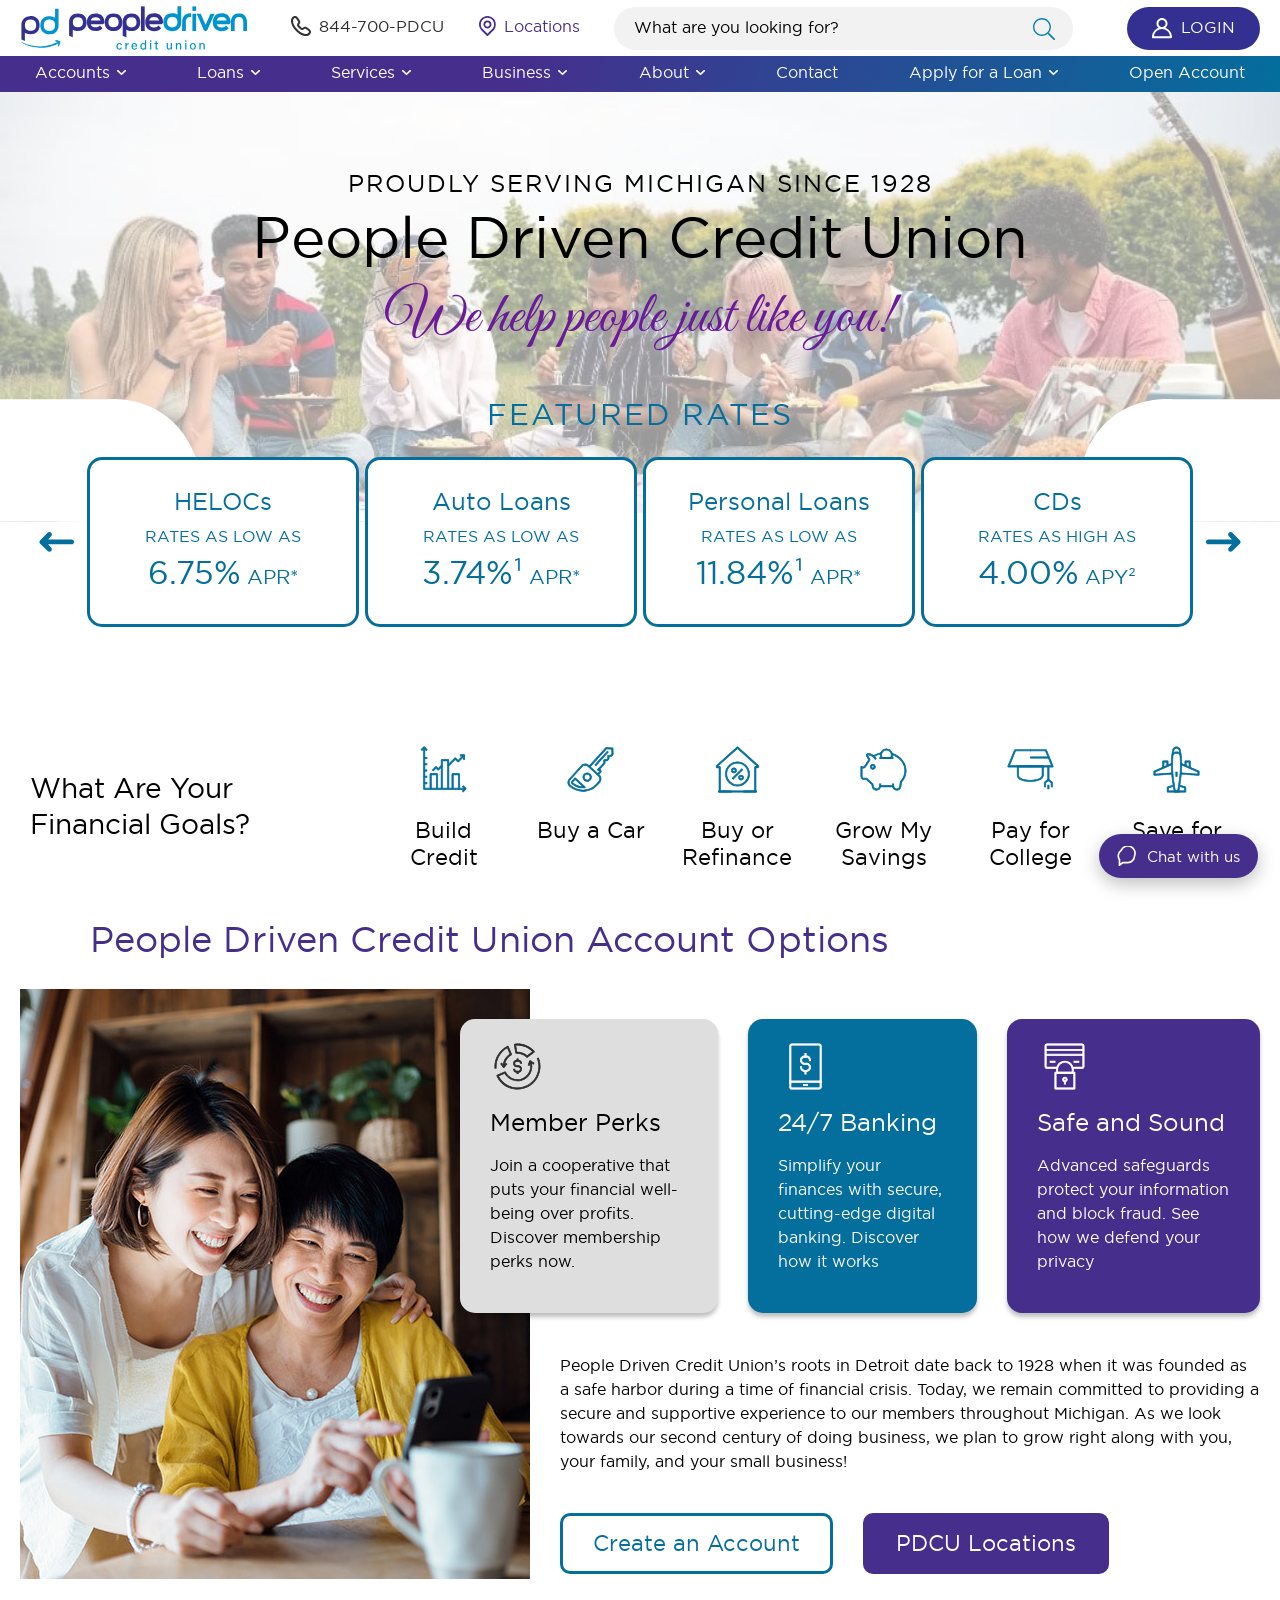
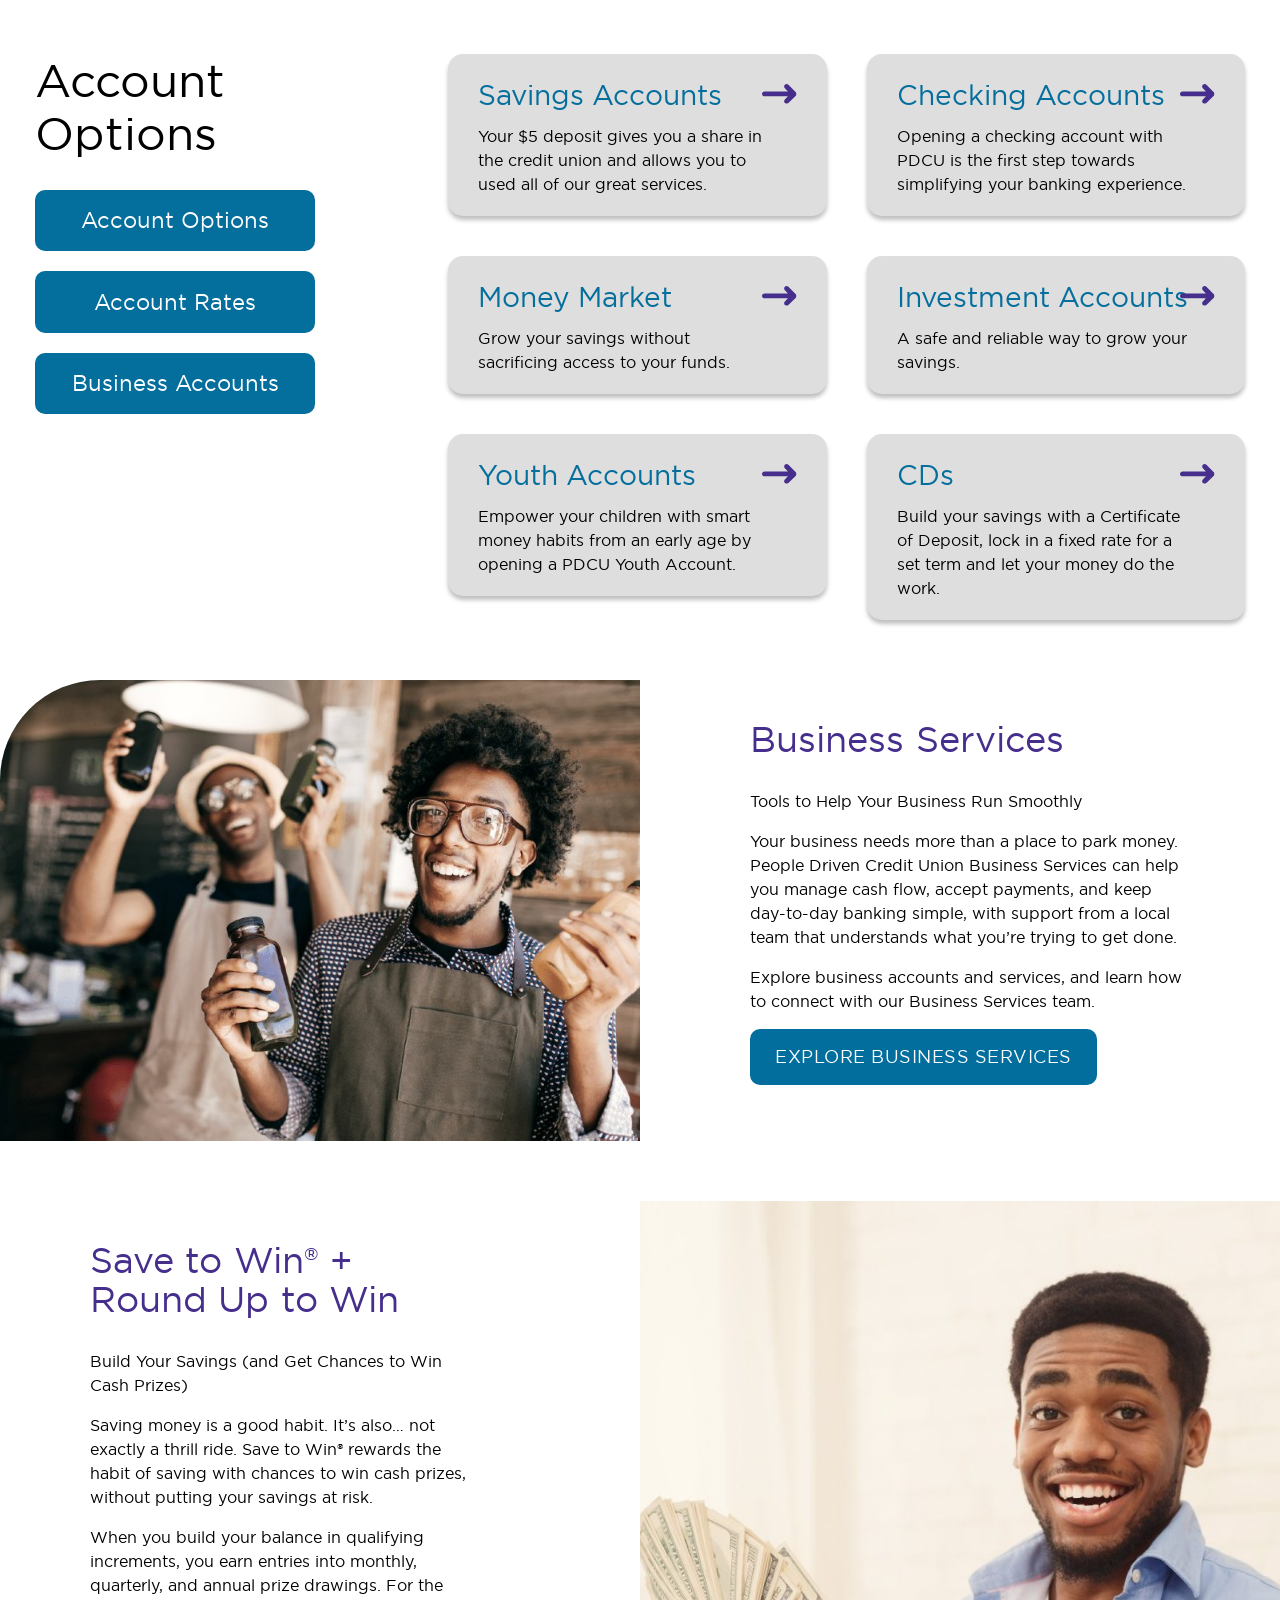
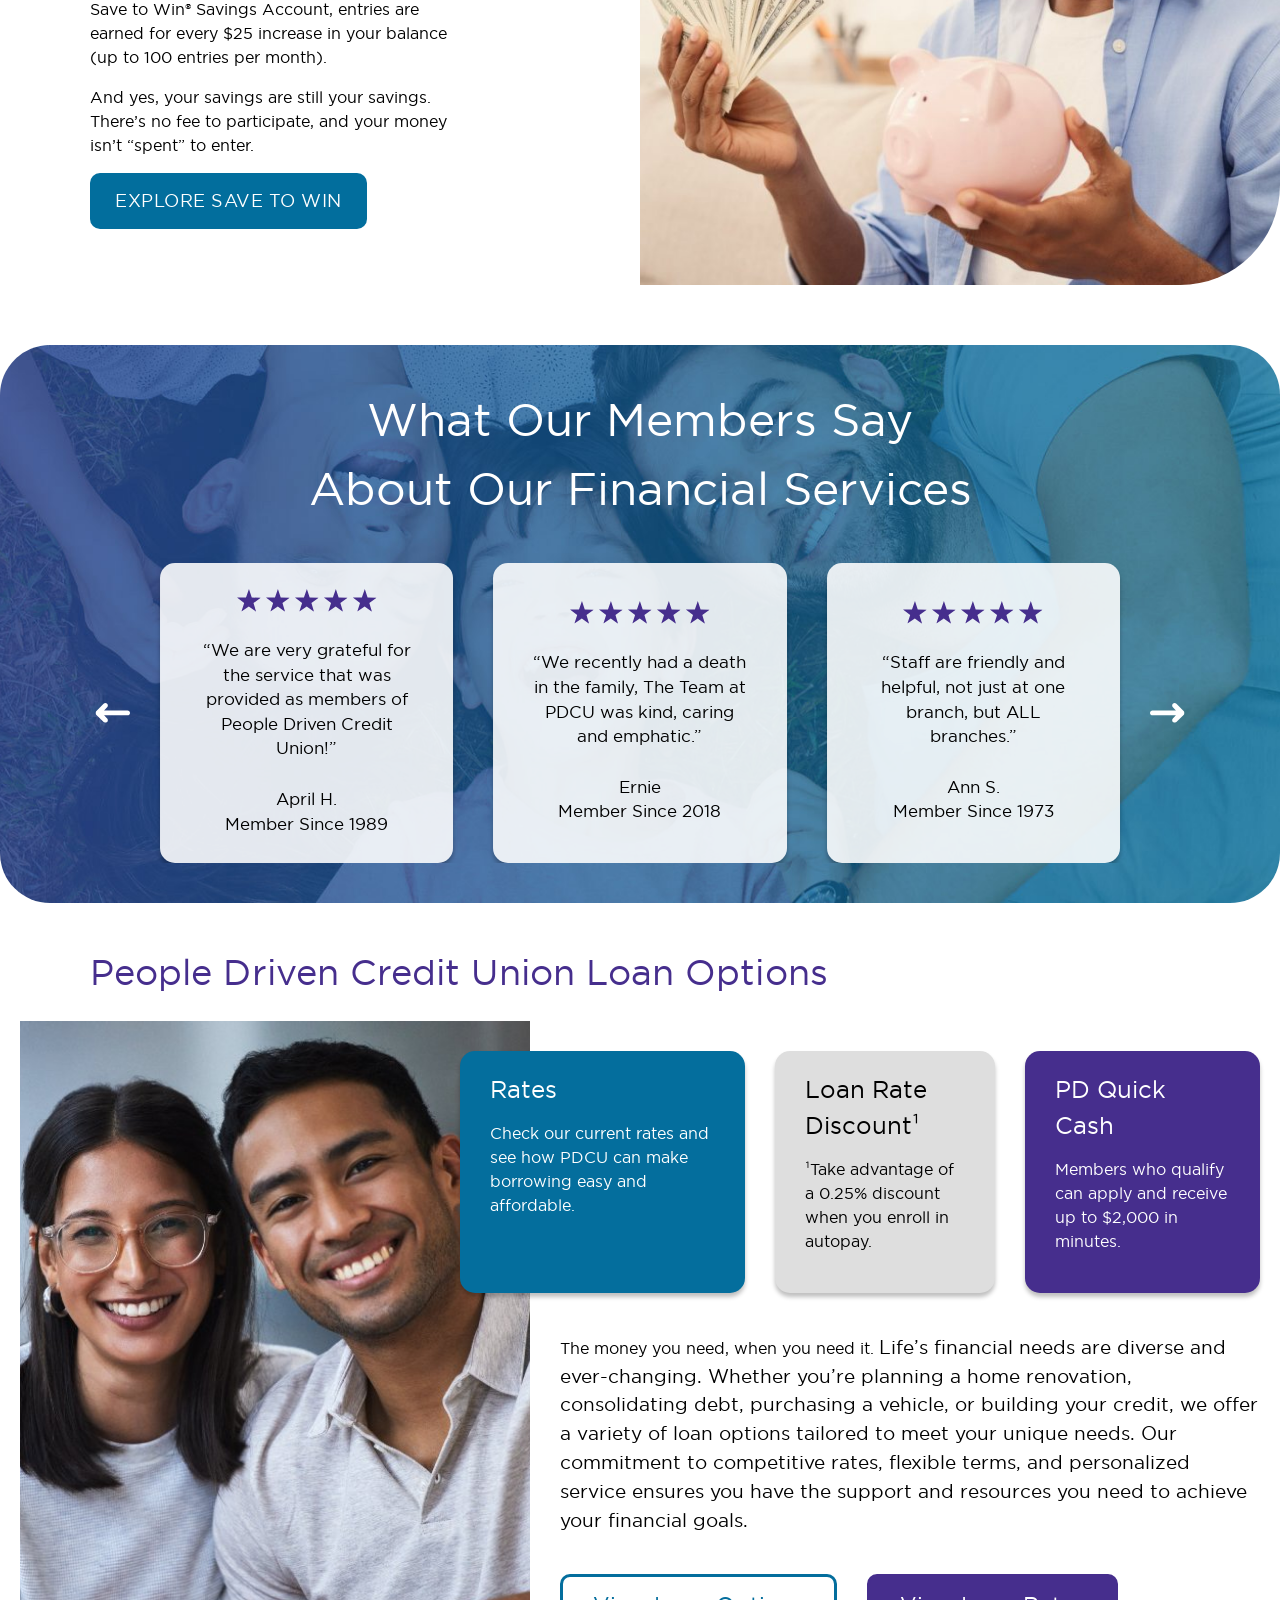
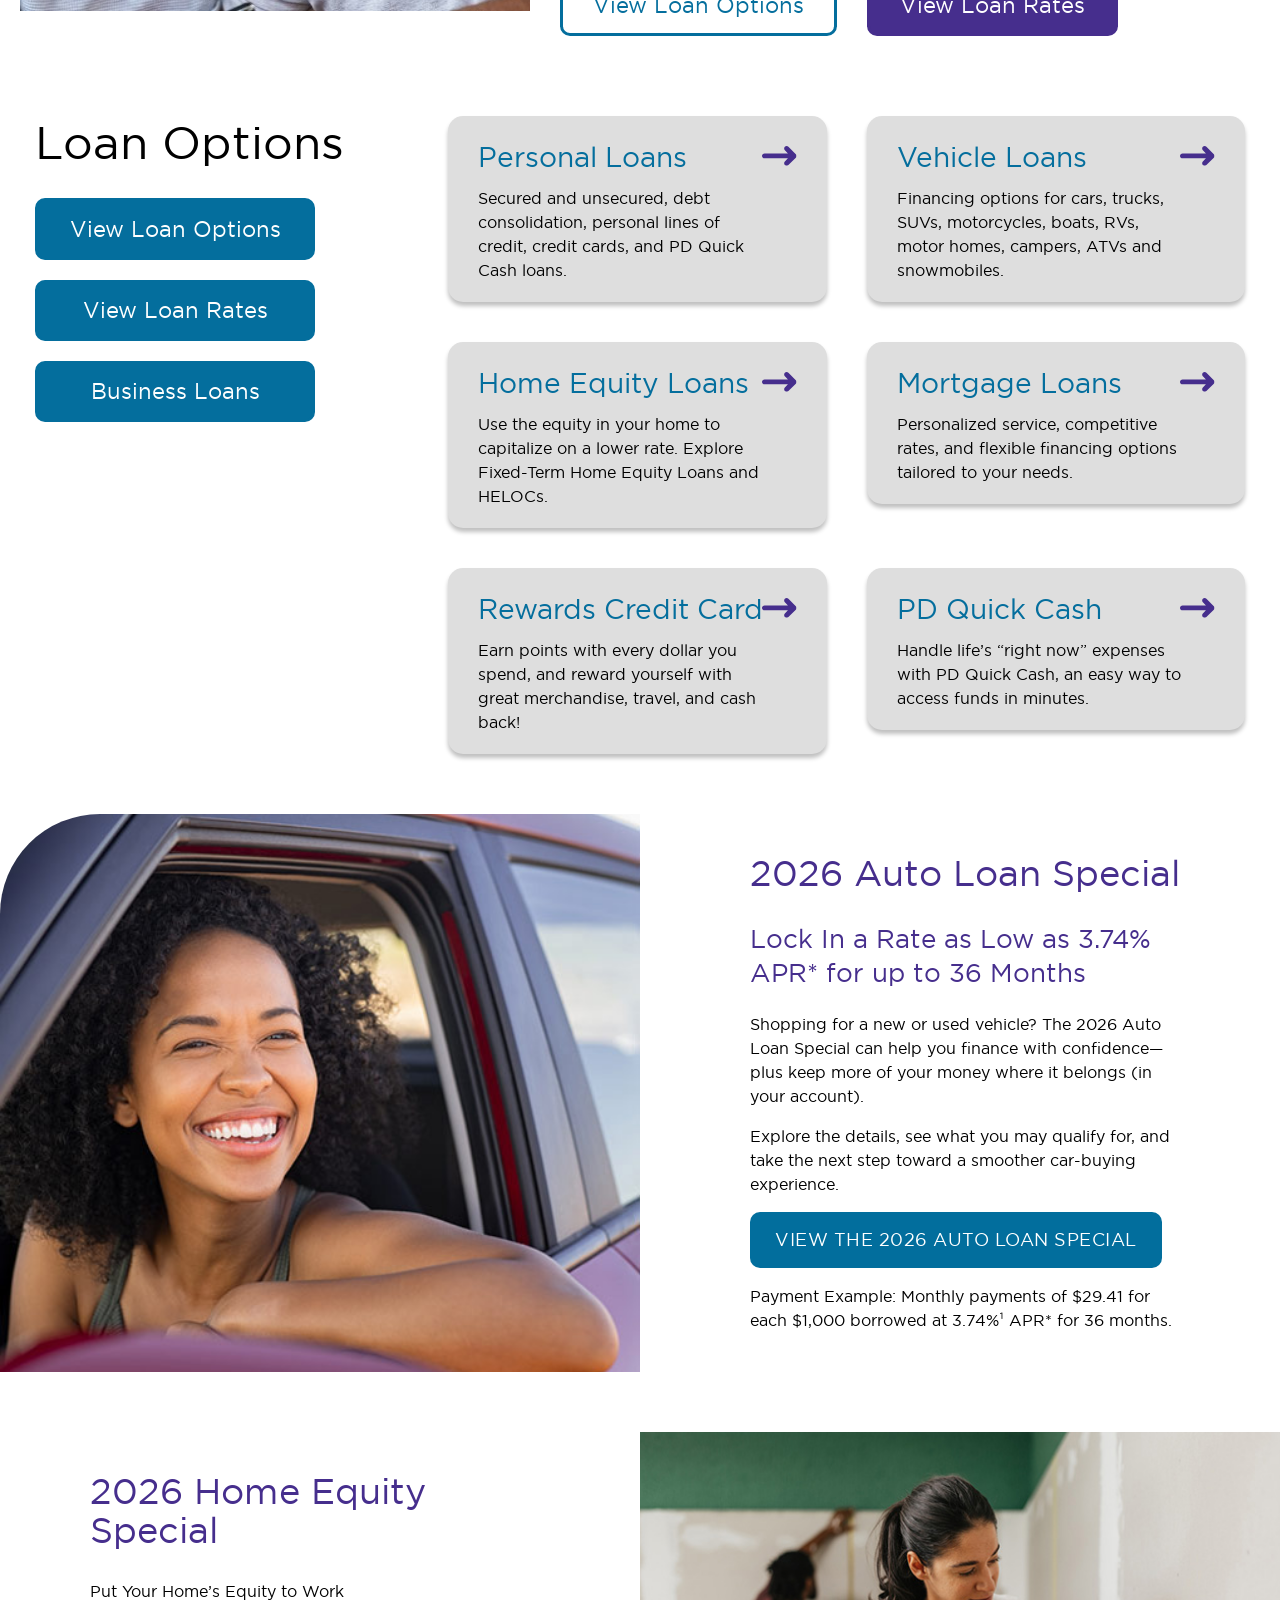
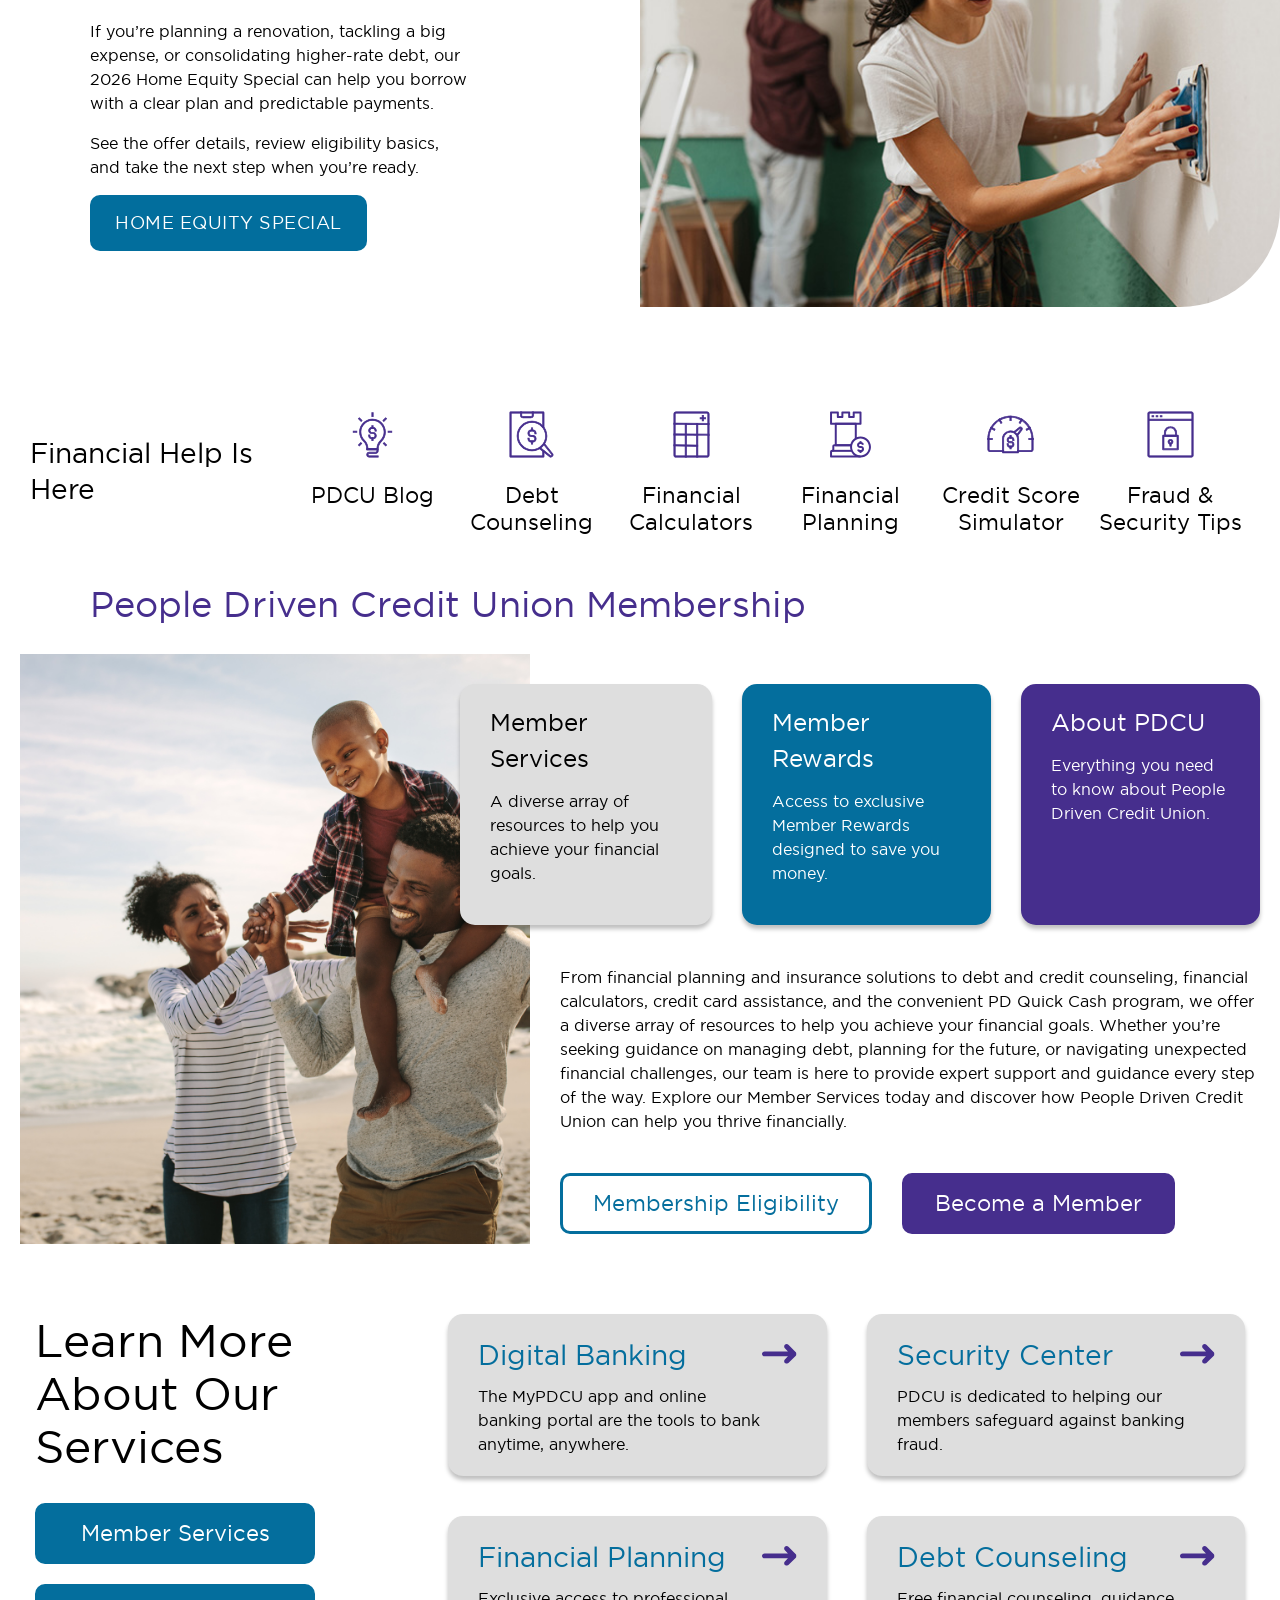
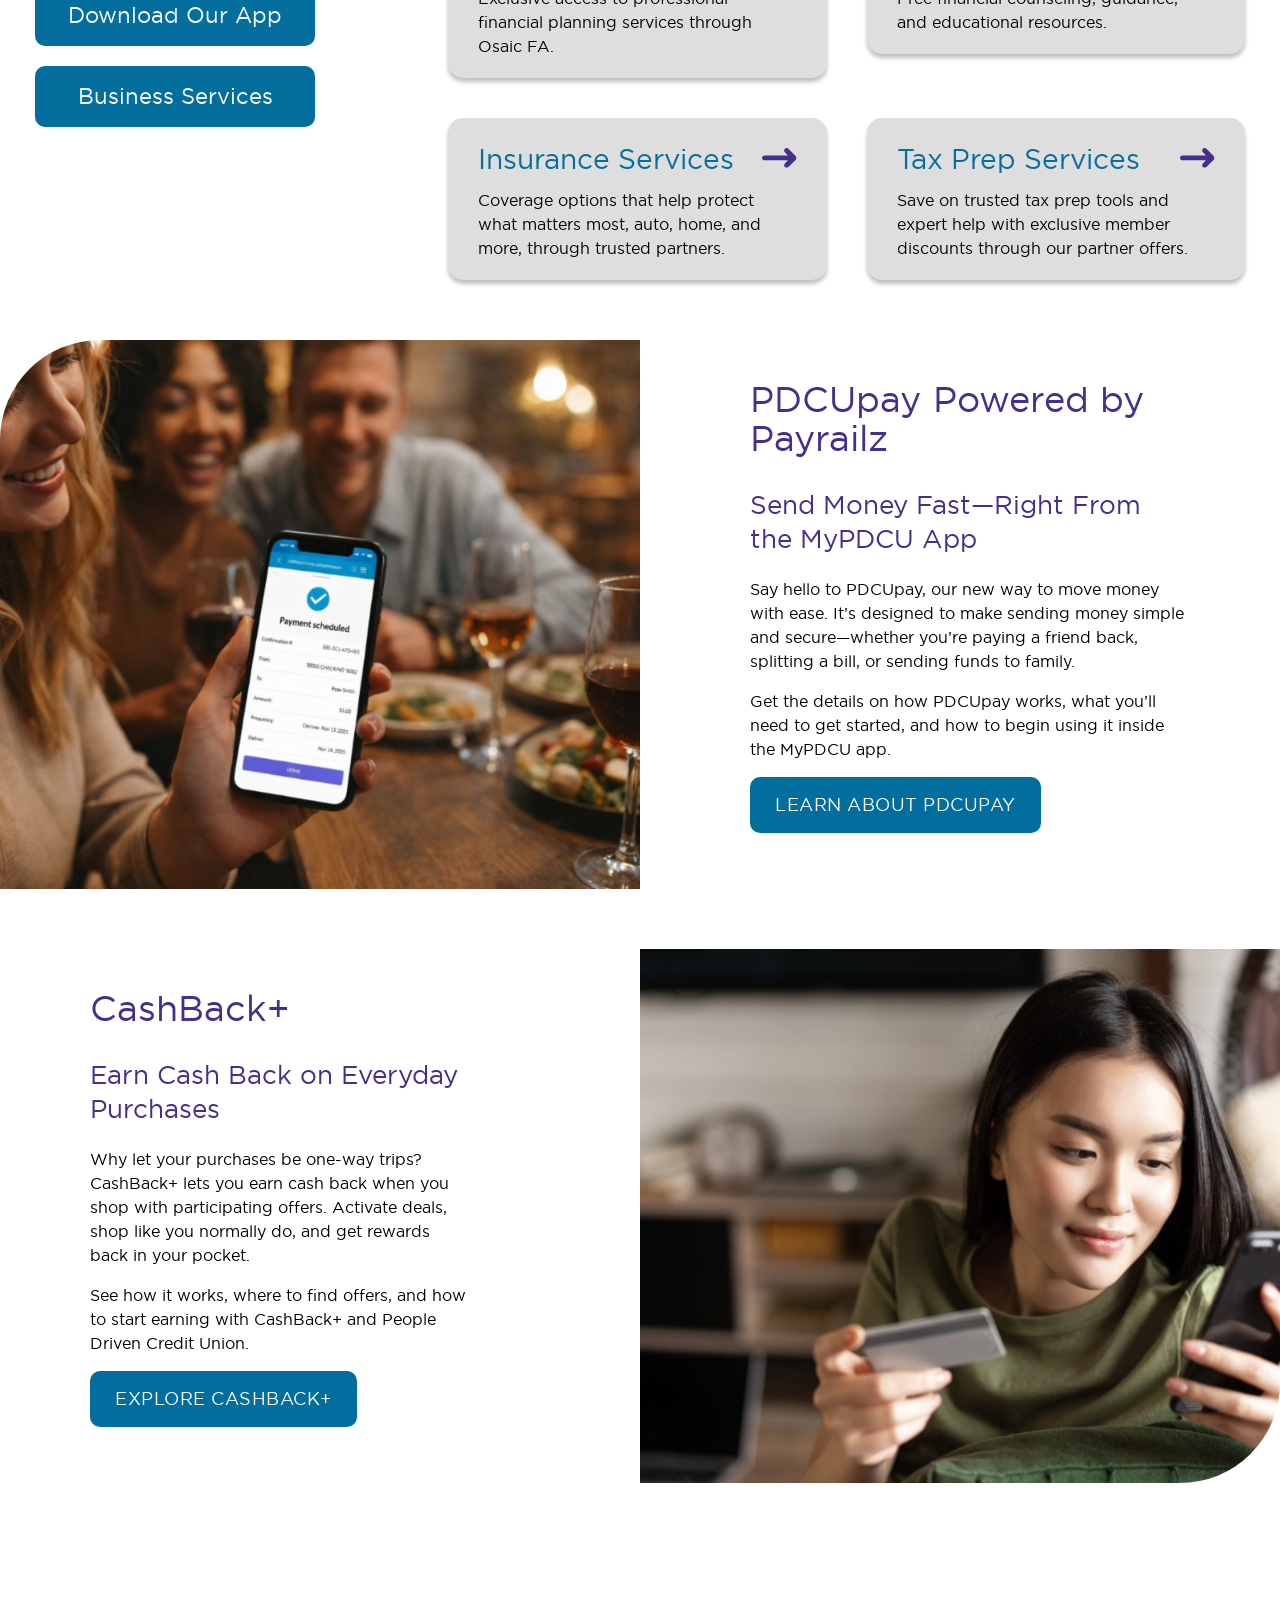
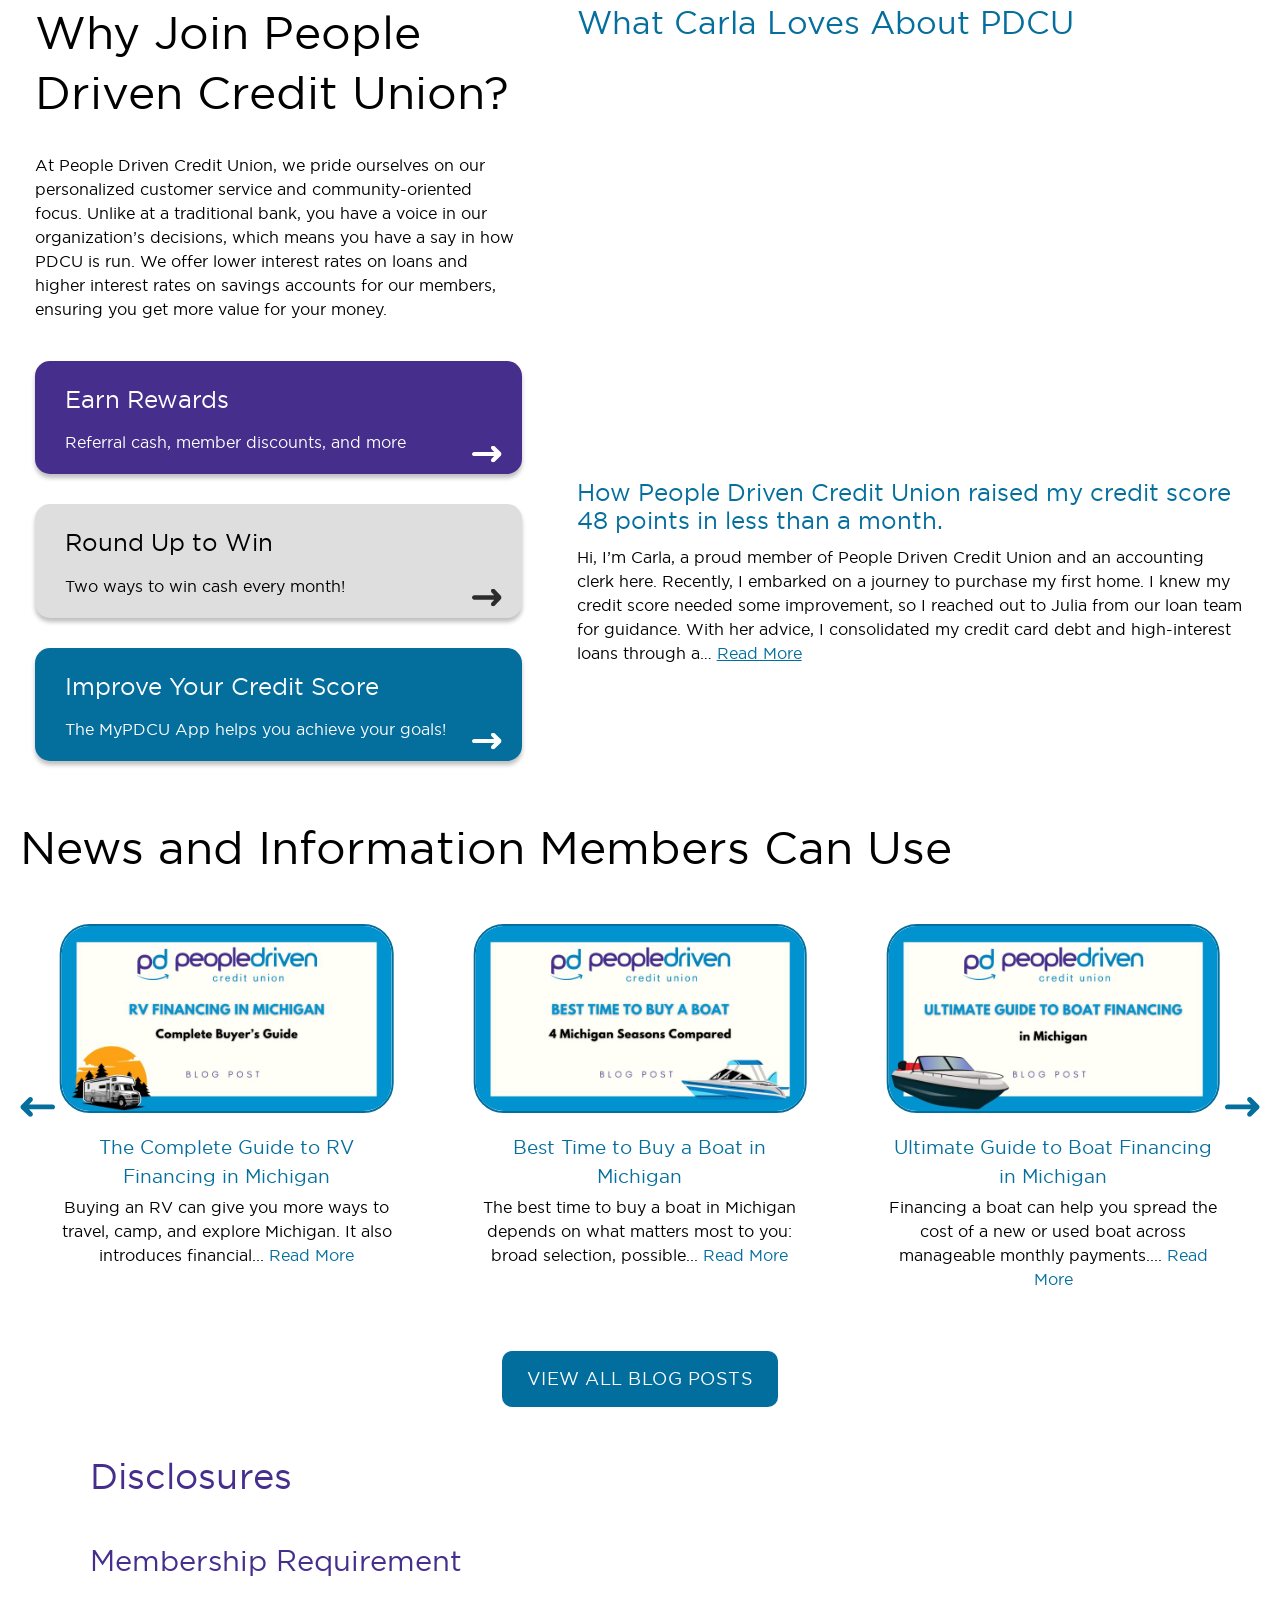
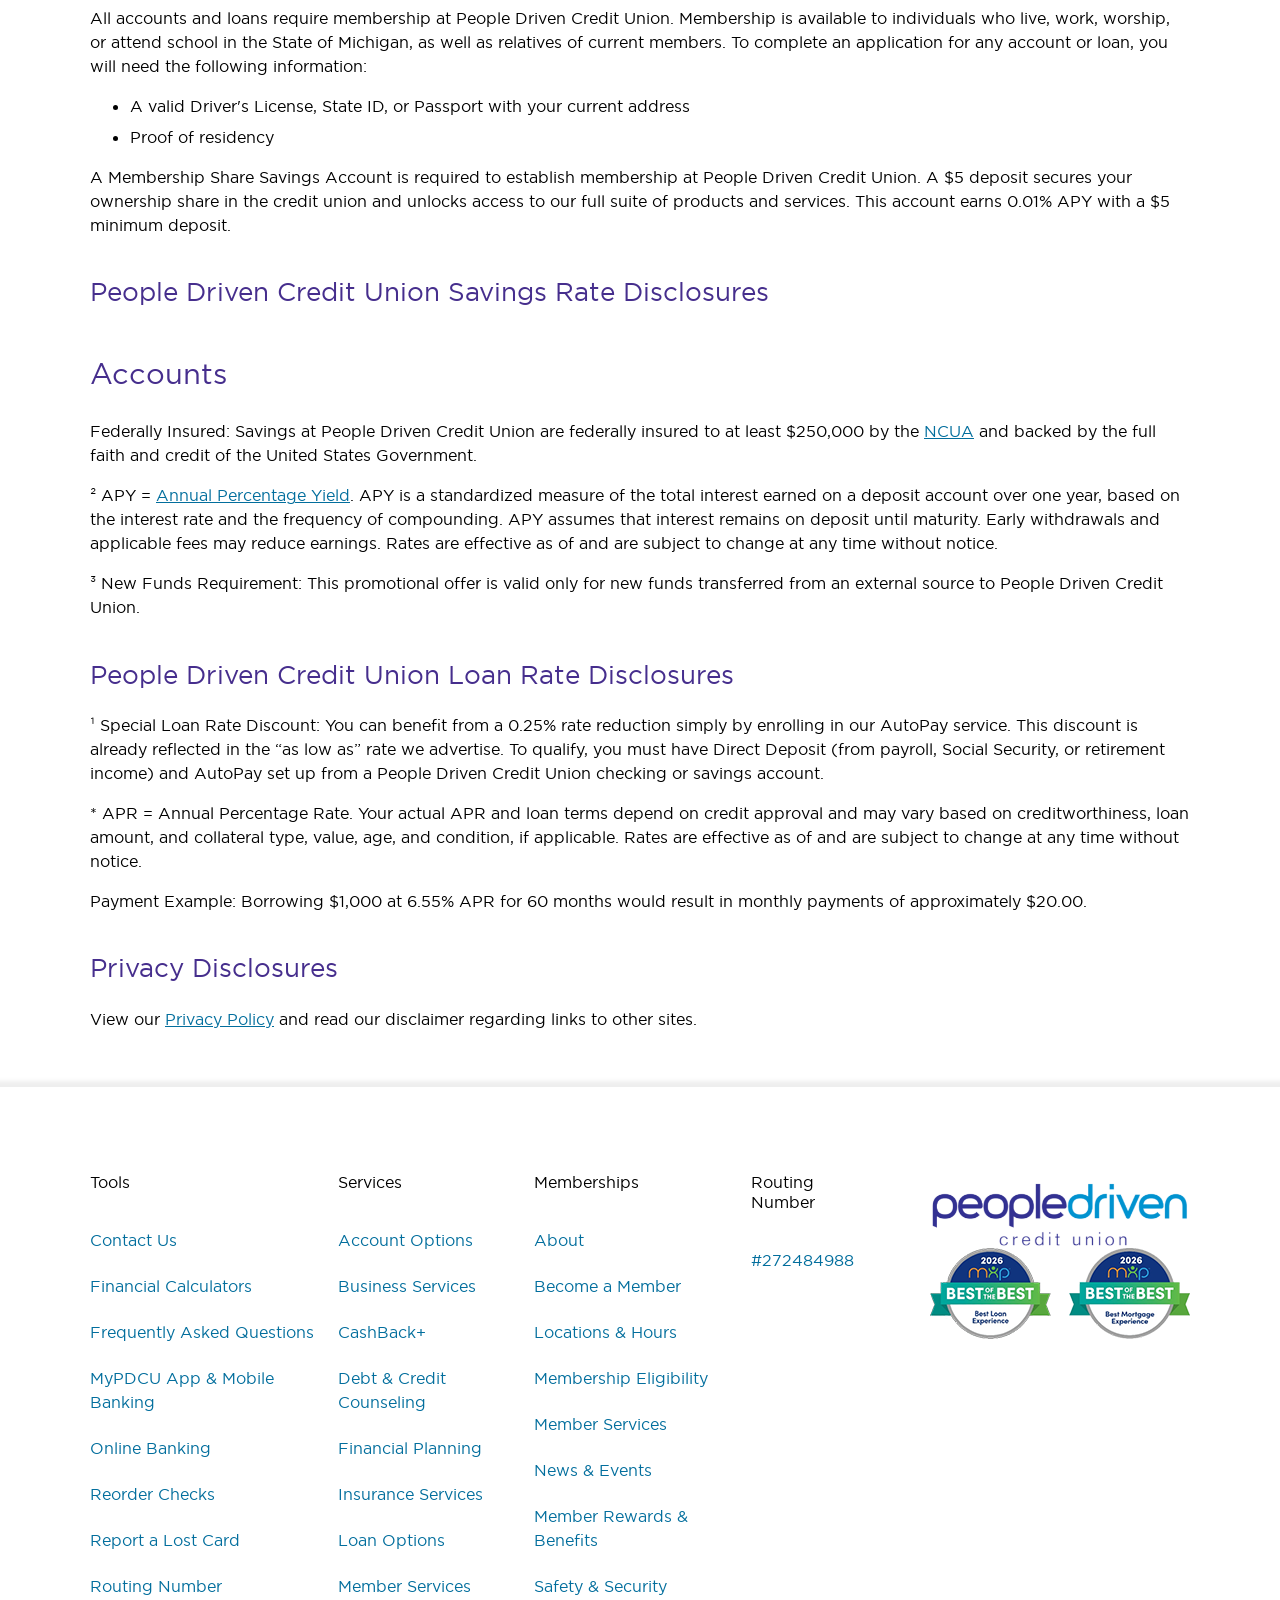
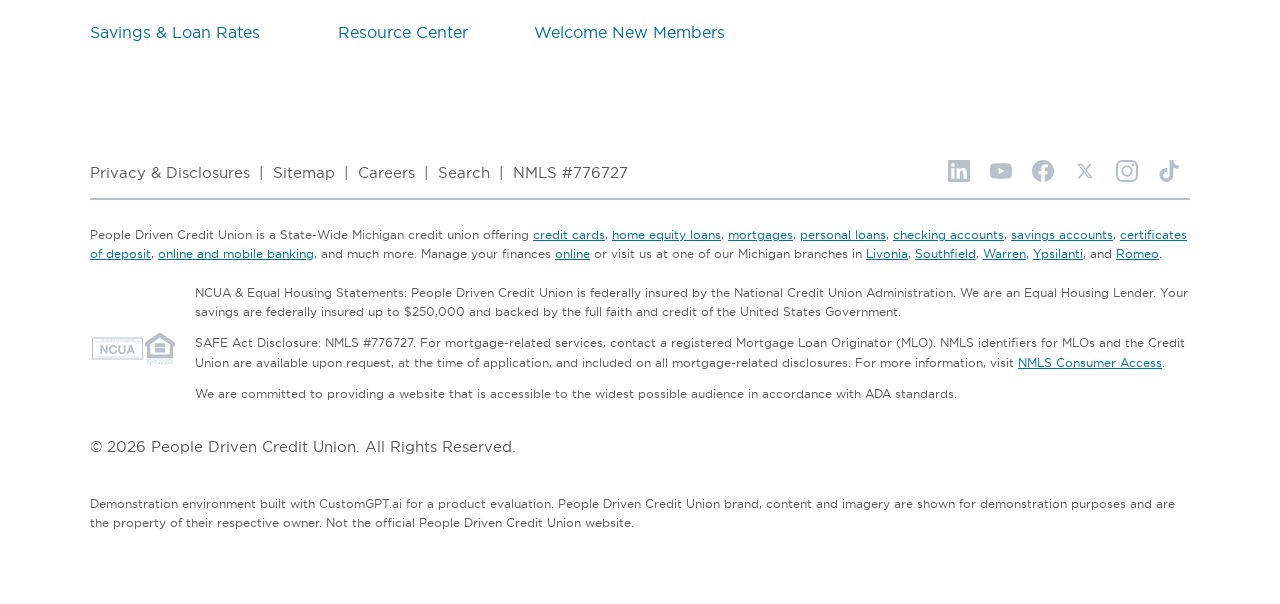
==== index.html @ 11f5f2c4 "Build People Driven Credit Union demo site with CustomGPT.ai agent hook Static replica of the people" ====
<!DOCTYPE html>
<html lang="en-US">
<head>
<meta charset="UTF-8">
<meta name="viewport" content="width=device-width, initial-scale=1">
<title>People Driven Credit Union of Michigan</title>
<meta name="description" content="People Driven Credit Union is a Michigan credit union offering checking, savings, auto loans, home equity, mortgages, personal loans and business services. Demo site.">
<meta name="robots" content="noindex, nofollow">
<link rel="icon" href="assets/img/pdcu-logo-200.png">
<link rel="preconnect" href="https://fonts.googleapis.com">
<link rel="preconnect" href="https://fonts.gstatic.com" crossorigin>
<link href="https://fonts.googleapis.com/css2?family=Great+Vibes&display=swap" rel="stylesheet">
<link rel="stylesheet" href="css/icons.css">
<link rel="stylesheet" href="css/styles.css">
<script src="config.js"></script>
<!-- DEMO SITE: a People Driven Credit Union-style homepage built to demonstrate a CustomGPT.ai website agent.
     Not the real peopledrivencu.org. Copy, rates and imagery captured from the public homepage on 2026-09-23. -->
</head>
<body class="home">

<header class="g-header">
  <div class="g-header__top">
    <div class="wrap-1380 g-header__container">
      <a class="logo-primary" href="index.html" aria-label="People Driven Credit Union home">
        <img src="assets/img/logo-full.svg" alt="People Driven Credit Union" width="227" height="44">
      </a>
      <div class="phone-area"><a href="tel:+1-844-700-7328"><span class="text">844-700-PDCU</span></a></div>
      <div class="locations-area"><a href="https://www.peopledrivencu.org/about/locations-hours/"><span class="text">Locations</span></a></div>
      <div class="search-area">
        <div class="c-search">
          <form class="c-search__form" action="#" method="get">
            <input class="c-search__input" id="search" name="q" type="text" placeholder="What are you looking for?" aria-label="Search website" autocomplete="off">
            <button type="submit" aria-label="Search"><img src="assets/icons/search.svg" alt="" width="23" height="23"></button>
          </form>
        </div>
      </div>
      <div class="navigation__right">
        <button class="login login-trigger" type="button" aria-haspopup="true">
          <svg fill="none" height="21" viewBox="0 0 20 21" width="20" xmlns="http://www.w3.org/2000/svg" aria-hidden="true"><path d="M10.0038 11.1024C6.94383 11.1024 4.44873 8.61514 4.44873 5.55512C4.44873 2.4951 6.93598 0 10.0038 0C13.0717 0 15.559 2.48725 15.559 5.55512C15.559 8.62299 13.0717 11.1024 10.0038 11.1024ZM10.0038 1.96155C8.0266 1.96155 6.41028 3.57003 6.41028 5.55512C6.41028 7.54021 8.01876 9.14084 10.0038 9.14084C11.9889 9.14084 13.5974 7.53237 13.5974 5.55512C13.5974 3.57787 11.9889 1.96155 10.0038 1.96155Z" fill="white"/><path d="M19.0192 20.1255H0.980777C0.439388 20.1255 0 19.6862 0 19.1448C0 13.6289 4.48803 9.14084 10.0039 9.14084C15.5198 9.14084 20.0078 13.6289 20.0078 19.1448C20.0078 19.6862 19.5685 20.1255 19.0271 20.1255H19.0192ZM2.02432 18.164H17.9835C17.4971 14.1938 14.1075 11.1024 10.0039 11.1024C5.90035 11.1024 2.51079 14.186 2.02432 18.164Z" fill="white"/></svg>
          Login
        </button>
        <div class="c-login__container">
          <div class="c-login">
            <h2 class="c-login__title">Online Banking</h2>
            <form class="c-login__form" action="#" method="post" autocomplete="off">
              <label>Username <input class="c-login__input" name="username" type="text" required autocapitalize="off" autocorrect="off" spellcheck="false"></label>
              <button class="button button--hollow button--full-width c-login__button" type="submit">Sign in</button>
            </form>
            <div class="c-login__links">
              <a class="c-login__link" href="https://my.peopledrivencu.org/enroll">Enroll</a>
              <a class="c-login__link" href="https://my.peopledrivencu.org/forgot">Forgot Password</a>
            </div>
          </div>
        </div>
      </div>
    </div>
  </div>

  <div class="menubar-area">
    <div class="wrap-1380 g-header__container">
      <button class="c-trigger" type="button" aria-label="Open Navigation"><span></span></button>
      <nav class="navigation__inner" aria-label="Main">
        <ul class="nav-main">
          <li class="menu-item is-parent">
            <button class="is-parent-trigger" type="button" aria-expanded="false">Accounts</button>
            <ul class="sub-menu sub-menu-level-1">
              <li class="menu-item is-parent"><a class="parent-link" href="https://www.peopledrivencu.org/accounts/checking-account-options/">Checking</a>
                <ul class="sub-menu sub-menu-level-2">
                  <li class="menu-item"><a href="https://www.peopledrivencu.org/accounts/checking-account-options/basic-checking/">Checking Accounts</a></li>
                  <li class="menu-item"><a href="https://ordermychecks.com/login_a.jsp">Reorder Checks</a></li>
                  <li class="menu-item"><a href="https://www.peopledrivencu.org/accounts/checking-account-options/visa-debit-card-atm/">Visa Debit Card &amp; ATM Card</a></li>
                </ul>
              </li>
              <li class="menu-item is-parent"><a class="parent-link" href="https://www.peopledrivencu.org/accounts/savings/">Savings</a>
                <ul class="sub-menu sub-menu-level-2">
                  <li class="menu-item"><a href="https://www.peopledrivencu.org/accounts/savings/member-savings-account/">Savings Accounts</a></li>
                  <li class="menu-item"><a href="https://www.peopledrivencu.org/accounts/savings/youthaccounts/">Youth Accounts</a></li>
                  <li class="menu-item"><a href="https://www.peopledrivencu.org/accounts/investment-savings/money-market-plus/">Money Market Plus</a></li>
                  <li class="menu-item"><a href="https://www.peopledrivencu.org/accounts/investment-savings/high-yield-money-market-account/">High-Yield Money Market</a></li>
                  <li class="menu-item"><a href="https://www.peopledrivencu.org/accounts/savings/escrow-savings-account/">Escrow Savings Accounts</a></li>
                </ul>
              </li>
              <li class="menu-item is-parent"><a class="parent-link" href="https://www.peopledrivencu.org/accounts/investment-savings/">Investments</a>
                <ul class="sub-menu sub-menu-level-2">
                  <li class="menu-item"><a href="https://www.peopledrivencu.org/accounts/investment-savings/certificate-of-deposit/">Certificates of Deposit</a></li>
                  <li class="menu-item"><a href="https://www.peopledrivencu.org/accounts/investment-savings/9-month-cd/">9-month CD Special</a></li>
                  <li class="menu-item"><a href="https://www.peopledrivencu.org/accounts/investment-savings/ira-certificates/">IRA Certificates</a></li>
                  <li class="menu-item"><a href="https://www.peopledrivencu.org/accounts/investment-savings/save-to-win-cd/">Save to Win Certificates</a></li>
                </ul>
              </li>
            </ul>
          </li>
          <li class="menu-item is-parent">
            <button class="is-parent-trigger" type="button" aria-expanded="false">Loans</button>
            <ul class="sub-menu sub-menu-level-1">
              <li class="menu-item is-parent"><a class="parent-link" href="https://www.peopledrivencu.org/loans/vehicle/">Vehicle</a>
                <ul class="sub-menu sub-menu-level-2">
                  <li class="menu-item"><a href="https://www.peopledrivencu.org/loans/vehicle/auto-loan/">Auto Loans</a></li>
                  <li class="menu-item"><a href="https://www.peopledrivencu.org/loans/vehicle/classic-car-auto-loans/">Classic Car Loans</a></li>
                  <li class="menu-item"><a href="https://www.peopledrivencu.org/loans/vehicle/motorcycle-boat-rv-loans/">Motorcycle, Boat &amp; RV</a></li>
                  <li class="menu-item"><a href="https://www.peopledrivencu.org/loans/vehicle/refinance-your-car-truck-or-suv/">Refinance Your Vehicle</a></li>
                </ul>
              </li>
              <li class="menu-item is-parent"><a class="parent-link" href="https://www.peopledrivencu.org/loans/home-loans/">Home Equity</a>
                <ul class="sub-menu sub-menu-level-2">
                  <li class="menu-item"><a href="https://www.peopledrivencu.org/loans/home-loans/home-equity-loans/">Fixed Rate Home Equity</a></li>
                  <li class="menu-item"><a href="https://www.peopledrivencu.org/loans/home-loans/home-equity-line-of-credit/">Home Equity Line of Credit</a></li>
                  <li class="menu-item"><a href="https://www.peopledrivencu.org/loans/home-loans/land-loan/">Land Loans</a></li>
                  <li class="menu-item"><a href="https://www.peopledrivencu.org/loans/home-loans/connect-with-a-home-equity-specialist/">Home Equity Help</a></li>
                </ul>
              </li>
              <li class="menu-item is-parent"><a class="parent-link" href="https://www.peopledrivencu.org/loans/mortgage-loan-options/">Home Mortgage</a>
                <ul class="sub-menu sub-menu-level-2">
                  <li class="menu-item"><a href="https://www.peopledrivencu.org/loans/mortgage-loan-options/fixed-rate/">Fixed Mortgage</a></li>
                  <li class="menu-item"><a href="https://www.peopledrivencu.org/loans/mortgage-loan-options/adjustable-rate-mortgage/">Adjustable Rate Mortgage</a></li>
                  <li class="menu-item"><a href="https://www.peopledrivencu.org/loans/mortgage-loan-options/mortgage-refinance/">Mortgage Refinance</a></li>
                  <li class="menu-item"><a href="https://www.peopledrivencu.org/loans/mortgage-loan-options/connect-with-a-mortgage-loan-officer/">Mortgage Help</a></li>
                </ul>
              </li>
              <li class="menu-item is-parent"><a class="parent-link" href="https://www.peopledrivencu.org/loans/personal-loan-options/">Personal</a>
                <ul class="sub-menu sub-menu-level-2">
                  <li class="menu-item"><a href="https://www.peopledrivencu.org/loans/personal-loan-options/personal-loans/">Personal Loans</a></li>
                  <li class="menu-item"><a href="https://www.peopledrivencu.org/loans/personal-loan-options/personal-line-of-credit/">Personal Lines of Credit</a></li>
                  <li class="menu-item"><a href="https://www.peopledrivencu.org/loans/personal-loan-options/visa-rewards-driven-credit-card/">Rewards Driven Credit Card</a></li>
                  <li class="menu-item"><a href="https://www.peopledrivencu.org/loans/personal-loan-options/pd-quick-cash/">PD Quick Cash</a></li>
                  <li class="menu-item"><a href="https://www.peopledrivencu.org/loans/personal-loan-options/back-to-school-loan/">Back-to-School Cash Loan</a></li>
                </ul>
              </li>
            </ul>
          </li>
          <li class="menu-item is-parent">
            <button class="is-parent-trigger" type="button" aria-expanded="false">Services</button>
            <ul class="sub-menu sub-menu-level-1">
              <li class="menu-item is-parent"><a class="parent-link" href="https://www.peopledrivencu.org/member-services/">PDCU Services</a>
                <ul class="sub-menu sub-menu-level-2">
                  <li class="menu-item"><a href="https://www.peopledrivencu.org/mobile-online/mobile-banking/">MyPDCU App</a></li>
                  <li class="menu-item"><a href="https://www.peopledrivencu.org/mobile-online/">Online Banking</a></li>
                  <li class="menu-item"><a href="https://www.peopledrivencu.org/other/safety-and-security/cybersecurity-and-digital-safety/introducing-pdcupay-powered-by-payrailz/">PDCUpay</a></li>
                  <li class="menu-item"><a href="https://www.peopledrivencu.org/member-services/cashback/">CashBack+</a></li>
                  <li class="menu-item"><a href="https://www.peopledrivencu.org/member-services/financial-calculators/">Financial Calculators</a></li>
                  <li class="menu-item"><a href="https://www.peopledrivencu.org/member-services/fraud-alerts/">Fraud Alerts</a></li>
                  <li class="menu-item"><a href="https://www.peopledrivencu.org/mobile-online/italk-telephone-teller/">iTalk Telephone Teller</a></li>
                  <li class="menu-item"><a href="https://www.peopledrivencu.org/faqs/what-is-quick-pay-at-people-driven-credit-union-what-is-quick-pay/">Quick Pay</a></li>
                  <li class="menu-item"><a href="https://www.peopledrivencu.org/faqs/wiring-instructions/">Wiring Instructions</a></li>
                </ul>
              </li>
              <li class="menu-item is-parent"><a class="parent-link" href="https://www.peopledrivencu.org/member-services/">Partner Services</a>
                <ul class="sub-menu sub-menu-level-2">
                  <li class="menu-item"><a href="https://www.peopledrivencu.org/member-services/financial-planning-trusts/">Financial Planning</a></li>
                  <li class="menu-item"><a href="https://www.peopledrivencu.org/member-services/greenpath-debt-and-credit-counseling/">GreenPath Debt &amp; Credit Counseling</a></li>
                  <li class="menu-item"><a href="https://www.peopledrivencu.org/member-services/insurance-services/">Insurance Services</a></li>
                  <li class="menu-item"><a href="https://www.peopledrivencu.org/member-services/lost-stolen-cards/">Lost/Stolen Cards</a></li>
                  <li class="menu-item"><a href="https://ordermychecks.com/login_a.jsp">Reorder Checks</a></li>
                  <li class="menu-item"><a href="https://www.peopledrivencu.org/member-services/tax-prep-discounts/">Tax Prep Discounts</a></li>
                  <li class="menu-item"><a href="https://www.peopledrivencu.org/member-services/trusts-wills/">Trust &amp; Will</a></li>
                </ul>
              </li>
            </ul>
          </li>
          <li class="menu-item is-parent">
            <button class="is-parent-trigger" type="button" aria-expanded="false">Business</button>
            <ul class="sub-menu sub-menu-level-1">
              <li class="menu-item is-parent"><a class="parent-link" href="https://www.peopledrivencu.org/business/">Business Services</a>
                <ul class="sub-menu sub-menu-level-2">
                  <li class="menu-item"><a href="https://www.peopledrivencu.org/business/business-loans/">Business Loans</a></li>
                  <li class="menu-item"><a href="https://www.peopledrivencu.org/business/commercial-loans/">Commercial Loans</a></li>
                  <li class="menu-item"><a href="https://www.peopledrivencu.org/business/business-checking/">Business Checking Accounts</a></li>
                  <li class="menu-item"><a href="https://www.peopledrivencu.org/business/high-yield-money-market-savings-accounts-for-businesses/">High-Yield Businesses Money Market</a></li>
                  <li class="menu-item"><a href="https://www.peopledrivencu.org/business/ach-origination/">ACH Origination</a></li>
                  <li class="menu-item"><a href="https://www.peopledrivencu.org/business/fraud-prevention/">Fraud Prevention</a></li>
                  <li class="menu-item"><a href="https://www.peopledrivencu.org/business/merchant-services/">Merchant Services</a></li>
                  <li class="menu-item"><a href="https://www.peopledrivencu.org/business/payroll-services/">Payroll Services</a></li>
                  <li class="menu-item"><a href="https://www.peopledrivencu.org/business/remote-deposit-capture/">Remote Deposit Capture</a></li>
                </ul>
              </li>
            </ul>
          </li>
          <li class="menu-item is-parent">
            <button class="is-parent-trigger" type="button" aria-expanded="false">About</button>
            <ul class="sub-menu sub-menu-level-1">
              <li class="menu-item is-parent"><a class="parent-link" href="https://www.peopledrivencu.org/about/">About PDCU</a>
                <ul class="sub-menu sub-menu-level-2">
                  <li class="menu-item"><a href="https://www.peopledrivencu.org/about/blog-news-events/">News &amp; Events</a></li>
                  <li class="menu-item"><a href="https://www.peopledrivencu.org/about/a-people-driven-story/">A People Driven Story</a></li>
                  <li class="menu-item"><a href="https://www.peopledrivencu.org/about/locations-hours/">Locations &amp; Hours</a></li>
                  <li class="menu-item"><a href="https://www.peopledrivencu.org/about/membership/">Membership Eligibility</a></li>
                  <li class="menu-item"><a href="https://www.peopledrivencu.org/member-services/relationship-rewards/">Member Rewards &amp; Benefits</a></li>
                  <li class="menu-item"><a href="https://www.peopledrivencu.org/member-services/resource-center/">Resource Center</a></li>
                </ul>
              </li>
            </ul>
          </li>
          <li class="menu-item"><a href="https://www.peopledrivencu.org/about/contact-us/">Contact</a></li>
          <li class="menu-item is-parent menu-item--right">
            <button class="is-parent-trigger" type="button" aria-expanded="false">Apply for a Loan</button>
            <ul class="sub-menu sub-menu-level-1">
              <li class="menu-item is-parent"><a class="parent-link" href="https://peopledrivencu.loanspq.com/apply.aspx?lenderref=pdcu062521&amp;list=CCHEPLVLST">Apply Today!</a>
                <ul class="sub-menu sub-menu-level-2">
                  <li class="menu-item"><a href="https://peopledrivencu.loanspq.com/cc/CreditCard.aspx">Credit Card</a></li>
                  <li class="menu-item"><a href="https://app.loanspq.com/he/HomeEquityLoan.aspx">Home Equity Loan</a></li>
                  <li class="menu-item"><a href="https://cu.memberfirst.com/peopledrivencu">Home Mortgage</a></li>
                  <li class="menu-item"><a href="https://peopledrivencu.loanspq.com/pl/PersonalLoan.aspx">Personal Loan</a></li>
                  <li class="menu-item"><a href="https://www.peopledrivencu.org/loans/personal-loan-options/pd-quick-cash/">PD Quick Cash</a></li>
                  <li class="menu-item"><a href="https://peopledrivencu.loanspq.com/vl/VehicleLoan.aspx">Vehicle Loan</a></li>
                </ul>
              </li>
            </ul>
          </li>
          <li class="menu-item"><a href="https://peopledrivencu.loanspq.com/apply.aspx">Open Account</a></li>
        </ul>
      </nav>
    </div>
  </div>
</header>

<main class="g-page-content">

  <!-- ===== Hero + featured rates ===== -->
  <section class="banner white">
    <p class="subheading">Proudly serving Michigan since 1928</p>
    <h1>People Driven Credit Union<br><span class="script">We help people just like you!</span></h1>
    <div class="banner-list">
      <h2>Featured Rates</h2>
      <div class="banner-carousel" data-carousel data-autoplay="5000">
        <button class="carousel-arrow prev" type="button" aria-label="Previous"></button>
        <div class="carousel-viewport"><div class="carousel-track">
          <div class="card-holder"><a href="https://www.peopledrivencu.org/loans/home-loans/home-equity-line-of-credit/"><div class="card"><p class="card-title">HELOCs</p><p class="card-description">Rates As Low As</p><p class="card-rate"><strong>6.75%</strong> APR*</p></div></a></div>
          <div class="card-holder"><a href="https://www.peopledrivencu.org/loans/vehicle/auto-loan/"><div class="card"><p class="card-title">Auto Loans</p><p class="card-description">Rates As Low As</p><p class="card-rate"><strong>3.74%&sup1;</strong> APR*</p></div></a></div>
          <div class="card-holder"><a href="https://www.peopledrivencu.org/loans/personal-loan-options/personal-loans/"><div class="card"><p class="card-title">Personal Loans</p><p class="card-description">Rates As Low As</p><p class="card-rate"><strong>11.84%&sup1;</strong> APR*</p></div></a></div>
          <div class="card-holder"><a href="https://www.peopledrivencu.org/accounts/investment-savings/certificate-of-deposit/"><div class="card"><p class="card-title">CDs</p><p class="card-description">Rates As High As</p><p class="card-rate"><strong>4.00%</strong> APY&sup2;</p></div></a></div>
          <div class="card-holder"><a href="https://www.peopledrivencu.org/loans/home-loans/"><div class="card"><p class="card-title">Home Equity Loans</p><p class="card-description">Rates As Low As</p><p class="card-rate"><strong>6.75%</strong> APR*</p></div></a></div>
          <div class="card-holder"><a href="https://www.peopledrivencu.org/accounts/investment-savings/money-market-savings-accounts/"><div class="card"><p class="card-title">Money Market</p><p class="card-description">Rates As High As</p><p class="card-rate"><strong>3.25%</strong> APY&sup2;</p></div></a></div>
          <div class="card-holder"><a href="https://www.peopledrivencu.org/loans/personal-loan-options/visa-rewards-driven-credit-card/"><div class="card"><p class="card-title">Credit Cards</p><p class="card-description">Rates As Low As</p><p class="card-rate"><strong>3.99%</strong> APR*</p></div></a></div>
          <div class="card-holder"><a href="https://www.peopledrivencu.org/loans/vehicle/motorcycle-boat-rv-loans/"><div class="card"><p class="card-title">RV Loans</p><p class="card-description">Rates As Low As</p><p class="card-rate"><strong>8.64%&sup1;</strong> APR*</p></div></a></div>
        </div></div>
        <button class="carousel-arrow next" type="button" aria-label="Next"></button>
      </div>
    </div>
  </section>

  <!-- ===== Goals ===== -->
  <section class="goals" id="goals">
    <div class="container">
      <h2>What Are Your Financial Goals?</h2>
      <div class="figure-list">
        <div class="carousel-viewport"><div class="carousel-track">
          <div class="slide"><div class="figure-item"><figure><a href="https://www.peopledrivencu.org/other/pdcu-services/improve-your-credit-score-with-credit-goals/"><img src="assets/icons/Build-Credit.svg" alt="Build Credit icon"><figcaption><h3 class="figure-title">Build Credit</h3></figcaption></a></figure></div></div>
          <div class="slide"><div class="figure-item"><figure><a href="https://www.peopledrivencu.org/loans/vehicle/auto-loan/"><img src="assets/icons/Buy-A-Car.svg" alt="Buy a Car icon"><figcaption><h3 class="figure-title">Buy a Car</h3></figcaption></a></figure></div></div>
          <div class="slide"><div class="figure-item"><figure><a href="https://www.peopledrivencu.org/loans/mortgage-loan-options/"><img src="assets/icons/Buy-or-Refinance.svg" alt="Buy or Refinance icon"><figcaption><h3 class="figure-title">Buy or Refinance</h3></figcaption></a></figure></div></div>
          <div class="slide"><div class="figure-item"><figure><a href="https://www.peopledrivencu.org/accounts/savings/"><img src="assets/icons/Grow-My-Savings.svg" alt="Grow my savings icon"><figcaption><h3 class="figure-title">Grow My Savings</h3></figcaption></a></figure></div></div>
          <div class="slide"><div class="figure-item"><figure><a href="https://www.peopledrivencu.org/loans/personal-loan-options/personal-loans/"><img src="assets/icons/Pay-for-College.svg" alt="Pay for college icon"><figcaption><h3 class="figure-title">Pay for College</h3></figcaption></a></figure></div></div>
          <div class="slide"><div class="figure-item"><figure><a href="https://www.peopledrivencu.org/accounts/investment-savings/roth-ira-certificates/"><img src="assets/icons/Save-for-Retirement.svg" alt="Retirement icon"><figcaption><h3 class="figure-title">Save for Retirement</h3></figcaption></a></figure></div></div>
        </div></div>
      </div>
    </div>
  </section>

  <!-- ===== Account options ===== -->
  <div class="wysiwyg-content g-l-wrapper wysiwyg-content--padding-default"><h2>People Driven Credit Union <strong>Account Options</strong></h2></div>

  <section class="reasons" id="reasons">
    <div class="container">
      <picture class="reasons-img"><img src="assets/img/why-choose.jpg" alt="people driven credit union loans" width="510" height="590"></picture>
      <div class="wrapper">
        <ul class="reasons-list">
          <li class="card bg-gray reasons-item"><a href="https://www.peopledrivencu.org/member-services/"><picture class="card-img"><img src="assets/icons/Member-Perks.svg" alt="Member perks icon"></picture><h3 class="reasons-title card-title">Member Perks</h3><p class="card-description">Join a cooperative that puts your financial well-being over profits. Discover membership perks now.</p></a></li>
          <li class="card bg-blue reasons-item"><a href="https://www.peopledrivencu.org/mobile-online/"><picture class="card-img"><img src="assets/icons/24-7_Banking.svg" alt=""></picture><h3 class="reasons-title card-title">24/7 Banking</h3><p class="card-description">Simplify your finances with secure, cutting-edge digital banking. Discover how it works</p></a></li>
          <li class="card bg-purple reasons-item"><a href="https://www.peopledrivencu.org/member-services/fraud-alerts/"><picture class="card-img"><img src="assets/icons/Peace-of-Mind.svg" alt="Peace of mind icon"></picture><h3 class="reasons-title card-title">Safe and Sound</h3><p class="card-description">Advanced safeguards protect your information and block fraud. See how we defend your privacy</p></a></li>
        </ul>
        <div class="description"><p>People Driven Credit Union&rsquo;s roots in Detroit date back to 1928 when it was founded as a safe harbor during a time of financial crisis. Today, we remain committed to providing a secure and supportive experience to our members throughout Michigan. As we look towards our second century of doing business, we plan to grow right along with you, your family, and your small business!</p></div>
        <div class="buttons">
          <a class="btn" href="https://www.peopledrivencu.org/about/membership/">Create an Account</a>
          <a class="btn btn-secondary filled" href="https://www.peopledrivencu.org/about/locations-hours/">PDCU Locations</a>
        </div>
      </div>
    </div>
  </section>

  <section class="account" id="account">
    <div class="row">
      <div class="columns large-4">
        <h2 class="heading-2">Account Options</h2>
        <div class="buttons">
          <a class="btn filled" href="https://www.peopledrivencu.org/accounts/">Account Options</a>
          <a class="btn filled" href="https://www.peopledrivencu.org/accounts/savings-rates/">Account Rates</a>
          <a class="btn filled" href="https://www.peopledrivencu.org/business/high-yield-money-market-savings-accounts-for-businesses">Business Accounts</a>
        </div>
      </div>
      <div class="columns large-8">
        <ul class="card-list">
          <li class="card"><a href="https://www.peopledrivencu.org/accounts/savings/"><picture class="card-image"><img src="assets/icons/arrow-purple.svg" alt=""></picture><h3 class="card-title">Savings Accounts</h3><p>Your $5 deposit gives you a share in the credit union and allows you to used all of our great services.</p></a></li>
          <li class="card"><a href="https://www.peopledrivencu.org/accounts/checking-account-options/"><picture class="card-image"><img src="assets/icons/arrow-purple.svg" alt=""></picture><h3 class="card-title">Checking Accounts</h3><p>Opening a checking account with PDCU is the first step towards simplifying your banking experience.</p></a></li>
          <li class="card"><a href="https://www.peopledrivencu.org/accounts/investment-savings/money-market-savings-accounts/"><picture class="card-image"><img src="assets/icons/arrow-purple.svg" alt=""></picture><h3 class="card-title">Money Market</h3><p>Grow your savings without sacrificing access to your funds.</p></a></li>
          <li class="card"><a href="https://www.peopledrivencu.org/accounts/investment-savings/"><picture class="card-image"><img src="assets/icons/arrow-purple.svg" alt=""></picture><h3 class="card-title">Investment Accounts</h3><p>A safe and reliable way to grow your savings.</p></a></li>
          <li class="card"><a href="https://www.peopledrivencu.org/accounts/savings/youthaccounts/"><picture class="card-image"><img src="assets/icons/arrow-purple.svg" alt=""></picture><h3 class="card-title">Youth Accounts</h3><p>Empower your children with smart money habits from an early age by opening a PDCU Youth Account.</p></a></li>
          <li class="card"><a href="https://www.peopledrivencu.org/accounts/investment-savings/certificate-of-deposit/"><picture class="card-image"><img src="assets/icons/arrow-purple.svg" alt=""></picture><h3 class="card-title">CDs</h3><p>Build your savings with a Certificate of Deposit, lock in a fixed rate for a set term and let your money do the work.</p></a></li>
        </ul>
      </div>
    </div>
  </section>

  <div class="c-left-right c-left-right--layout-left">
    <div class="c-left-right__image-wrap"><div class="c-left-right__image c-left-right__image--left" style="background-image:url('assets/img/business-services.jpg')"></div></div>
    <div class="c-left-right__inner">
      <div class="c-left-right__content c-left-right__content--right">
        <div class="c-left-right__content-inner c-left-right__content-inner--right wysiwyg-content">
          <div class="headline-holder"><h2>Business Services</h2><p><strong>Tools to Help Your Business Run Smoothly</strong></p></div>
          <p>Your business needs more than a place to park money. People Driven Credit Union Business Services can help you manage cash flow, accept payments, and keep day-to-day banking simple, with support from a local team that understands what you&rsquo;re trying to get done.</p>
          <p>Explore business accounts and services, and learn how to connect with our Business Services team.</p>
          <p><a class="button" href="https://www.peopledrivencu.org/business/">Explore Business Services</a></p>
        </div>
      </div>
    </div>
  </div>

  <div class="c-left-right c-left-right--layout-right">
    <div class="c-left-right__image-wrap"><div class="c-left-right__image c-left-right__image--right" style="background-image:url('assets/img/save-to-win.jpg')"></div></div>
    <div class="c-left-right__inner">
      <div class="c-left-right__content c-left-right__content--left">
        <div class="c-left-right__content-inner c-left-right__content-inner--left wysiwyg-content">
          <div class="headline-holder"><h2>Save to Win&reg; + Round Up to Win</h2><p><strong>Build Your Savings (and Get Chances to Win Cash Prizes)</strong></p></div>
          <p>Saving money is a good habit. It&rsquo;s also&hellip; not exactly a thrill ride. Save to Win&reg; rewards the habit of saving with chances to win cash prizes, without putting your savings at risk.</p>
          <p>When you build your balance in qualifying increments, you earn entries into monthly, quarterly, and annual prize drawings. For the Save to Win&reg; Savings Account, entries are earned for every $25 increase in your balance (up to 100 entries per month).</p>
          <p>And yes, your savings are still your savings. There&rsquo;s no fee to participate, and your money isn&rsquo;t &ldquo;spent&rdquo; to enter.</p>
          <p><a class="button" href="https://www.peopledrivencu.org/other/accounts/save-to-win-and-round-up-to-win-build-your-savings/">Explore Save to Win</a></p>
        </div>
      </div>
    </div>
  </div>

  <!-- ===== Testimonials ===== -->
  <section class="testimonials" id="testimonials">
    <div class="container">
      <h2>What Our Members Say<br>About Our Financial Services</h2>
      <div class="testimonials-list testimonial-slider" data-carousel data-autoplay="7000">
        <button class="carousel-arrow prev white" type="button" aria-label="Previous"></button>
        <div class="carousel-viewport"><div class="carousel-track">
          <div class="slide"><div class="testimonials-item"><img class="stars" src="assets/icons/stars.svg" alt="Five stars"><div class="testimonials-description"><p>&ldquo;We are very grateful for the service that was provided as members of People Driven Credit Union!&rdquo;</p></div><div class="author"><p class="author-name">April H.</p><p class="testimonials-date">Member Since 1989</p></div></div></div>
          <div class="slide"><div class="testimonials-item"><img class="stars" src="assets/icons/stars.svg" alt="Five stars"><div class="testimonials-description"><p>&ldquo;We recently had a death in the family, The Team at PDCU was kind, caring and emphatic.&rdquo;</p></div><div class="author"><p class="author-name">Ernie</p><p class="testimonials-date">Member Since 2018</p></div></div></div>
          <div class="slide"><div class="testimonials-item"><img class="stars" src="assets/icons/stars.svg" alt="Five stars"><div class="testimonials-description"><p>&ldquo;Staff are friendly and helpful, not just at one branch, but ALL branches.&rdquo;</p></div><div class="author"><p class="author-name">Ann S.</p><p class="testimonials-date">Member Since 1973</p></div></div></div>
        </div></div>
        <button class="carousel-arrow next white" type="button" aria-label="Next"></button>
      </div>
    </div>
  </section>

  <!-- ===== Loan options ===== -->
  <div class="wysiwyg-content g-l-wrapper wysiwyg-content--padding-default"><h2>People Driven Credit Union <strong>Loan</strong> Options</h2></div>

  <section class="reasons">
    <div class="container">
      <picture class="reasons-img"><img src="assets/img/personal-loans.jpg" alt="Smiling couple just approved for a personal loan from People Driven Credit Union"></picture>
      <div class="wrapper">
        <ul class="reasons-list">
          <li class="card bg-blue reasons-item"><a href="https://www.peopledrivencu.org/loans/loan-rates/"><h3 class="reasons-title card-title">Rates</h3><p class="card-description">Check our current rates and see how PDCU can make borrowing easy and affordable.</p></a></li>
          <li class="card bg-gray reasons-item"><a href="https://www.peopledrivencu.org/faqs/whats-the-%c2%b9special-loan-rate-discount/"><h3 class="reasons-title card-title">Loan Rate Discount&sup1;</h3><p class="card-description">&sup1;Take advantage of a 0.25% discount when you enroll in autopay.</p></a></li>
          <li class="card bg-purple reasons-item"><a href="https://www.peopledrivencu.org/loans/personal-loan-options/pd-quick-cash/"><h3 class="reasons-title card-title">PD Quick Cash</h3><p class="card-description">Members who qualify can apply and receive up to $2,000 in minutes.</p></a></li>
        </ul>
        <div class="description">
          <p><strong>The money you need, when you need it.</strong> <span style="font-size:1.2em">Life&rsquo;s financial needs are diverse and ever-changing. Whether you&rsquo;re planning a home renovation, consolidating debt, purchasing a vehicle, or building your credit, we offer a variety of loan options tailored to meet your unique needs. Our commitment to competitive rates, flexible terms, and personalized service ensures you have the support and resources you need to achieve your financial goals.</span></p>
        </div>
        <div class="buttons">
          <a class="btn" href="https://www.peopledrivencu.org/loans/">View Loan Options</a>
          <a class="btn btn-secondary filled" href="https://www.peopledrivencu.org/loans/loan-rates/">View Loan Rates</a>
        </div>
      </div>
    </div>
  </section>

  <section class="account">
    <div class="row">
      <div class="columns large-4">
        <h2 class="heading-2">Loan Options</h2>
        <div class="buttons">
          <a class="btn filled" href="https://www.peopledrivencu.org/loans/">View Loan Options</a>
          <a class="btn filled" href="https://www.peopledrivencu.org/loans/loan-rates/">View Loan Rates</a>
          <a class="btn filled" href="https://www.peopledrivencu.org/business/business-loans/">Business Loans</a>
        </div>
      </div>
      <div class="columns large-8">
        <ul class="card-list">
          <li class="card"><a href="https://www.peopledrivencu.org/loans/personal-loan-options/"><picture class="card-image"><img src="assets/icons/arrow-purple.svg" alt=""></picture><h3 class="card-title">Personal Loans</h3><p>Secured and unsecured, debt consolidation, personal lines of credit, credit cards, and PD Quick Cash loans.</p></a></li>
          <li class="card"><a href="https://www.peopledrivencu.org/loans/vehicle/"><picture class="card-image"><img src="assets/icons/arrow-purple.svg" alt=""></picture><h3 class="card-title">Vehicle Loans</h3><p>Financing options for cars, trucks, SUVs, motorcycles, boats, RVs, motor homes, campers, ATVs and snowmobiles.</p></a></li>
          <li class="card"><a href="https://www.peopledrivencu.org/loans/home-loans/"><picture class="card-image"><img src="assets/icons/arrow-purple.svg" alt=""></picture><h3 class="card-title">Home Equity Loans</h3><p>Use the equity in your home to capitalize on a lower rate. Explore Fixed-Term Home Equity Loans and HELOCs.</p></a></li>
          <li class="card"><a href="https://www.peopledrivencu.org/loans/mortgage-loan-options/"><picture class="card-image"><img src="assets/icons/arrow-purple.svg" alt=""></picture><h3 class="card-title">Mortgage Loans</h3><p>Personalized service, competitive rates, and flexible financing options tailored to your needs.</p></a></li>
          <li class="card"><a href="https://www.peopledrivencu.org/loans/personal-loan-options/visa-rewards-driven-credit-card/"><picture class="card-image"><img src="assets/icons/arrow-purple.svg" alt=""></picture><h3 class="card-title">Rewards Credit Card</h3><p>Earn points with every dollar you spend, and reward yourself with great merchandise, travel, and cash back!</p></a></li>
          <li class="card"><a href="https://www.peopledrivencu.org/loans/personal-loan-options/pd-quick-cash/"><picture class="card-image"><img src="assets/icons/arrow-purple.svg" alt=""></picture><h3 class="card-title">PD Quick Cash</h3><p>Handle life&rsquo;s &ldquo;right now&rdquo; expenses with PD Quick Cash, an easy way to access funds in minutes.</p></a></li>
        </ul>
      </div>
    </div>
  </section>

  <div class="c-left-right c-left-right--layout-left">
    <div class="c-left-right__image-wrap"><div class="c-left-right__image c-left-right__image--left" style="background-image:url('assets/img/auto-loan-special.jpg')"></div></div>
    <div class="c-left-right__inner">
      <div class="c-left-right__content c-left-right__content--right">
        <div class="c-left-right__content-inner c-left-right__content-inner--right wysiwyg-content">
          <div class="headline-holder"><h2>2026 Auto Loan Special</h2><h3><strong>Lock In a Rate as Low as 3.74% APR* for up to 36 Months</strong></h3></div>
          <p>Shopping for a new or used vehicle? The 2026 Auto Loan Special can help you finance with confidence&mdash;plus keep more of your money where it belongs (in your account).</p>
          <p>Explore the details, see what you may qualify for, and take the next step toward a smoother car-buying experience.</p>
          <p><a class="button" href="https://www.peopledrivencu.org/vehicle/auto-loans/2026-auto-loan-special/">View the 2026 Auto Loan Special</a></p>
          <div class="paymentResults">Payment Example: Monthly payments of $29.41 for each $1,000 borrowed at 3.74%&sup1; APR* for 36 months.</div>
        </div>
      </div>
    </div>
  </div>

  <div class="c-left-right c-left-right--layout-right">
    <div class="c-left-right__image-wrap"><div class="c-left-right__image c-left-right__image--right" style="background-image:url('assets/img/home-equity-special.jpg')"></div></div>
    <div class="c-left-right__inner">
      <div class="c-left-right__content c-left-right__content--left">
        <div class="c-left-right__content-inner c-left-right__content-inner--left wysiwyg-content">
          <div class="headline-holder"><h2>2026 Home Equity Special</h2><p><strong>Put Your Home&rsquo;s Equity to Work</strong></p></div>
          <p>If you&rsquo;re planning a renovation, tackling a big expense, or consolidating higher-rate debt, our 2026 Home Equity Special can help you borrow with a clear plan and predictable payments.</p>
          <p>See the offer details, review eligibility basics, and take the next step when you&rsquo;re ready.</p>
          <p><a class="button" href="https://www.peopledrivencu.org/home-equity-loans/2026-home-equity-special/">Home Equity Special</a></p>
        </div>
      </div>
    </div>
  </div>

  <!-- ===== Financial help ===== -->
  <section class="goals">
    <div class="container">
      <h2>Financial Help Is Here</h2>
      <div class="figure-list">
        <div class="carousel-viewport"><div class="carousel-track">
          <div class="slide"><div class="figure-item"><figure><a href="https://www.peopledrivencu.org/about/blog-news-events/"><img src="assets/icons/PDCU-Blog.svg" alt="Blog icon"><figcaption><h3 class="figure-title">PDCU Blog</h3></figcaption></a></figure></div></div>
          <div class="slide"><div class="figure-item"><figure><a href="https://www.peopledrivencu.org/member-services/greenpath-debt-and-credit-counseling/"><img src="assets/icons/Debt-Counseling.svg" alt=""><figcaption><h3 class="figure-title">Debt Counseling</h3></figcaption></a></figure></div></div>
          <div class="slide"><div class="figure-item"><figure><a href="https://www.peopledrivencu.org/member-services/financial-calculators/"><img src="assets/icons/Financial-Calculators.svg" alt=""><figcaption><h3 class="figure-title">Financial Calculators</h3></figcaption></a></figure></div></div>
          <div class="slide"><div class="figure-item"><figure><a href="https://www.peopledrivencu.org/member-services/financial-planning-trusts/"><img src="assets/icons/Financial-Planning.svg" alt=""><figcaption><h3 class="figure-title">Financial Planning</h3></figcaption></a></figure></div></div>
          <div class="slide"><div class="figure-item"><figure><a href="https://www.peopledrivencu.org/other/instructional/mypdcu-credit-score-score-simulator/"><img src="assets/icons/Credit-Score-Simulator.svg" alt=""><figcaption><h3 class="figure-title">Credit Score Simulator</h3></figcaption></a></figure></div></div>
          <div class="slide"><div class="figure-item"><figure><a href="https://www.peopledrivencu.org/member-services/fraud-alerts/"><img src="assets/icons/Fraud-Security-Tips.svg" alt="Fraud tips icon"><figcaption><h3 class="figure-title">Fraud &amp; Security Tips</h3></figcaption></a></figure></div></div>
        </div></div>
      </div>
    </div>
  </section>

  <!-- ===== Membership ===== -->
  <div class="wysiwyg-content g-l-wrapper wysiwyg-content--padding-default"><h2>People Driven Credit Union <strong>Membership</strong></h2></div>

  <section class="reasons">
    <div class="container">
      <picture class="reasons-img"><img src="assets/img/istock-1136387149.jpg" alt="personal loans in Michigan, membership for credit union, people driven credit union"></picture>
      <div class="wrapper">
        <ul class="reasons-list">
          <li class="card bg-gray reasons-item"><a href="https://www.peopledrivencu.org/member-services/"><h3 class="reasons-title card-title">Member Services</h3><p class="card-description">A diverse array of resources to help you achieve your financial goals.</p></a></li>
          <li class="card bg-blue reasons-item"><a href="https://www.peopledrivencu.org/member-services/relationship-rewards/"><h3 class="reasons-title card-title">Member Rewards</h3><p class="card-description">Access to exclusive Member Rewards designed to save you money.</p></a></li>
          <li class="card bg-purple reasons-item"><a href="https://www.peopledrivencu.org/about/"><h3 class="reasons-title card-title">About PDCU</h3><p class="card-description">Everything you need to know about People Driven Credit Union.</p></a></li>
        </ul>
        <div class="description"><p>From financial planning and insurance solutions to debt and credit counseling, financial calculators, credit card assistance, and the convenient PD Quick Cash program, we offer a diverse array of resources to help you achieve your financial goals. Whether you&rsquo;re seeking guidance on managing debt, planning for the future, or navigating unexpected financial challenges, our team is here to provide expert support and guidance every step of the way. Explore our Member Services today and discover how People Driven Credit Union can help you thrive financially.</p></div>
        <div class="buttons">
          <a class="btn" href="https://www.peopledrivencu.org/about/membership/">Membership Eligibility</a>
          <a class="btn btn-secondary filled" href="https://www.peopledrivencu.org/about/membership/">Become a Member</a>
        </div>
      </div>
    </div>
  </section>

  <section class="account">
    <div class="row">
      <div class="columns large-4">
        <h2 class="heading-2">Learn More About Our Services</h2>
        <div class="buttons">
          <a class="btn filled" href="https://www.peopledrivencu.org/member-services/">Member Services</a>
          <a class="btn filled" href="https://www.peopledrivencu.org/mobile-online/mobile-banking/">Download Our App</a>
          <a class="btn filled" href="https://www.peopledrivencu.org/business/">Business Services</a>
        </div>
      </div>
      <div class="columns large-8">
        <ul class="card-list">
          <li class="card"><a href="https://www.peopledrivencu.org/mobile-online/"><picture class="card-image"><img src="assets/icons/arrow-purple.svg" alt=""></picture><h3 class="card-title">Digital Banking</h3><p>The MyPDCU app and online banking portal are the tools to bank anytime, anywhere.</p></a></li>
          <li class="card"><a href="https://www.peopledrivencu.org/member-services/fraud-alerts/"><picture class="card-image"><img src="assets/icons/arrow-purple.svg" alt=""></picture><h3 class="card-title">Security Center</h3><p>PDCU is dedicated to helping our members safeguard against banking fraud.</p></a></li>
          <li class="card"><a href="https://www.peopledrivencu.org/member-services/financial-planning-trusts/"><picture class="card-image"><img src="assets/icons/arrow-purple.svg" alt=""></picture><h3 class="card-title">Financial Planning</h3><p>Exclusive access to professional financial planning services through Osaic FA.</p></a></li>
          <li class="card"><a href="https://www.peopledrivencu.org/member-services/greenpath-debt-and-credit-counseling/"><picture class="card-image"><img src="assets/icons/arrow-purple.svg" alt=""></picture><h3 class="card-title">Debt Counseling</h3><p>Free financial counseling, guidance, and educational resources.</p></a></li>
          <li class="card"><a href="https://www.peopledrivencu.org/member-services/insurance-services/"><picture class="card-image"><img src="assets/icons/arrow-purple.svg" alt=""></picture><h3 class="card-title">Insurance Services</h3><p>Coverage options that help protect what matters most, auto, home, and more, through trusted partners.</p></a></li>
          <li class="card"><a href="https://www.peopledrivencu.org/member-services/tax-prep-discounts/"><picture class="card-image"><img src="assets/icons/arrow-purple.svg" alt=""></picture><h3 class="card-title">Tax Prep Services</h3><p>Save on trusted tax prep tools and expert help with exclusive member discounts through our partner offers.</p></a></li>
        </ul>
      </div>
    </div>
  </section>

  <div class="c-left-right c-left-right--layout-left">
    <div class="c-left-right__image-wrap"><div class="c-left-right__image c-left-right__image--left" style="background-image:url('assets/img/pdcupay.jpg')"></div></div>
    <div class="c-left-right__inner">
      <div class="c-left-right__content c-left-right__content--right">
        <div class="c-left-right__content-inner c-left-right__content-inner--right wysiwyg-content">
          <div class="headline-holder"><h2>PDCUpay Powered by Payrailz</h2><h3><strong>Send Money Fast&mdash;Right From the MyPDCU App</strong></h3></div>
          <p>Say hello to PDCUpay, our new way to move money with ease. It&rsquo;s designed to make sending money simple and secure&mdash;whether you&rsquo;re paying a friend back, splitting a bill, or sending funds to family.</p>
          <p>Get the details on how PDCUpay works, what you&rsquo;ll need to get started, and how to begin using it inside the MyPDCU app.</p>
          <p><a class="button" href="https://www.peopledrivencu.org/other/mypdcu-app/introducing-pdcupay-powered-by-payrailz/">Learn About PDCUpay</a></p>
        </div>
      </div>
    </div>
  </div>

  <div class="c-left-right c-left-right--layout-right">
    <div class="c-left-right__image-wrap"><div class="c-left-right__image c-left-right__image--right" style="background-image:url('assets/img/cashback.jpg')"></div></div>
    <div class="c-left-right__inner">
      <div class="c-left-right__content c-left-right__content--left">
        <div class="c-left-right__content-inner c-left-right__content-inner--left wysiwyg-content">
          <div class="headline-holder"><h2>CashBack+</h2><h3><strong>Earn Cash Back on Everyday Purchases</strong></h3></div>
          <p>Why let your purchases be one-way trips? CashBack+ lets you earn cash back when you shop with participating offers. Activate deals, shop like you normally do, and get rewards back in your pocket.</p>
          <p>See how it works, where to find offers, and how to start earning with CashBack+ and People Driven Credit Union.</p>
          <p><a class="button" href="https://www.peopledrivencu.org/member-services/cashback/">Explore CashBack+</a></p>
        </div>
      </div>
    </div>
  </div>

  <!-- ===== Why join + video ===== -->
  <section class="benefits" id="benefits">
    <div class="row">
      <div class="columns large-5">
        <div class="description">
          <h2>Why Join People Driven Credit Union?</h2>
          <p>At People Driven Credit Union, we pride ourselves on our personalized customer service and community-oriented focus. Unlike at a traditional bank, you have a voice in our organization&rsquo;s decisions, which means you have a say in how PDCU is run. We offer lower interest rates on loans and higher interest rates on savings accounts for our members, ensuring you get more value for your money.</p>
        </div>
        <ul class="reasons-list">
          <li class="card bg-purple reasons-item"><a href="https://www.peopledrivencu.org/accounts/savings/relationship-rewards/"><h3 class="reasons-title card-title">Earn Rewards</h3><p class="card-description">Referral cash, member discounts, and more</p><picture class="card-img"><img src="assets/icons/arrow-white.svg" alt=""></picture></a></li>
          <li class="card bg-gray reasons-item"><a href="https://www.peopledrivencu.org/accounts/savings/round-up-to-win/"><h3 class="reasons-title card-title">Round Up to Win</h3><p class="card-description">Two ways to win cash every month!</p><picture class="card-img"><img src="assets/icons/arrow-black.svg" alt=""></picture></a></li>
          <li class="card bg-blue reasons-item"><a href="https://www.peopledrivencu.org/other/financial-literacy/improve-your-credit-score-with-credit-goals/"><h3 class="reasons-title card-title">Improve Your Credit Score</h3><p class="card-description">The MyPDCU App helps you achieve your goals!</p><picture class="card-img"><img src="assets/icons/arrow-white.svg" alt=""></picture></a></li>
        </ul>
      </div>
      <div class="columns large-7 video">
        <h3>What Carla Loves About PDCU</h3>
        <p><iframe class="youtube-video" title="YouTube video player" src="https://www.youtube.com/embed/t-ySOFJoDW4?si=2LcuQ77tr3Nddyly" loading="lazy" allow="accelerometer; autoplay; clipboard-write; encrypted-media; gyroscope; picture-in-picture; web-share" allowfullscreen></iframe></p>
        <h3 class="card-title">How People Driven Credit Union raised my credit score 48 points in less than a month.</h3>
        <p class="excerpt">Hi, I&rsquo;m Carla, a proud member of People Driven Credit Union and an accounting clerk here. Recently, I embarked on a journey to purchase my first home. I knew my credit score needed some improvement, so I reached out to Julia from our loan team for guidance. With her advice, I consolidated my credit card debt and high-interest loans through a&hellip; <a href="https://www.peopledrivencu.org/other/community/how-people-driven-credit-union-raised-my-credit-score-48-points-in-less-than-a-month/">Read More</a></p>
      </div>
    </div>
  </section>

  <!-- ===== Blog ===== -->
  <section class="updates" id="updates">
    <div class="container">
      <h2 class="heading-2">News and Information Members Can Use</h2>
      <div class="updates-list post-slider" data-carousel>
        <button class="carousel-arrow prev" type="button" aria-label="Previous"></button>
        <div class="carousel-viewport"><div class="carousel-track">
          <div class="slide"><div class="card blog-card"><a class="thumbnail" href="https://www.peopledrivencu.org/vehicle/rv-loans/rv-financing/"><img src="assets/img/blog-rv.jpg" alt="Graphic: RV Financing in Michigan: Complete Buyer's Guide."></a><h3 class="card-title">The Complete Guide to RV Financing in Michigan</h3><div class="body"><p class="excerpt">Buying an RV can give you more ways to travel, camp, and explore Michigan. It also introduces financial... <a href="https://www.peopledrivencu.org/vehicle/rv-loans/rv-financing/">Read More</a></p></div></div></div>
          <div class="slide"><div class="card blog-card"><a class="thumbnail" href="https://www.peopledrivencu.org/vehicle/rv-loans/best-time-to-buy-a-boat/"><img src="assets/img/blog-boat-season.jpg" alt="Graphic: Best Time to Buy a Boat: 4 Michigan Seasons Compared."></a><h3 class="card-title">Best Time to Buy a Boat in Michigan</h3><div class="body"><p class="excerpt">The best time to buy a boat in Michigan depends on what matters most to you: broad selection, possible... <a href="https://www.peopledrivencu.org/vehicle/rv-loans/best-time-to-buy-a-boat/">Read More</a></p></div></div></div>
          <div class="slide"><div class="card blog-card"><a class="thumbnail" href="https://www.peopledrivencu.org/vehicle/rv-loans/boat-financing/"><img src="assets/img/blog-boat-financing.jpg" alt="Graphic: Ultimate Guide to Boat Financing in Michigan."></a><h3 class="card-title">Ultimate Guide to Boat Financing in Michigan</h3><div class="body"><p class="excerpt">Financing a boat can help you spread the cost of a new or used boat across manageable monthly payments.... <a href="https://www.peopledrivencu.org/vehicle/rv-loans/boat-financing/">Read More</a></p></div></div></div>
          <div class="slide"><div class="card blog-card"><a class="thumbnail" href="https://www.peopledrivencu.org/vehicle/rv-loans/snowmobile-financing/"><img src="assets/img/blog-snowmobile.jpg" alt="Graphic: The Ultimate Guide to Snowmobile Financing in Michigan."></a><h3 class="card-title">How to Finance a Snowmobile in Michigan</h3><div class="body"><p class="excerpt">Buying a snowmobile can make a Michigan winter a lot more interesting, but before you start comparing... <a href="https://www.peopledrivencu.org/vehicle/rv-loans/snowmobile-financing/">Read More</a></p></div></div></div>
        </div></div>
        <button class="carousel-arrow next" type="button" aria-label="Next"></button>
      </div>
      <div class="button-area"><a class="button" href="https://www.peopledrivencu.org/about/blog-news-events/">View All Blog Posts</a></div>
    </div>
  </section>

  <!-- ===== Disclosures ===== -->
  <div class="wysiwyg-content g-l-wrapper wysiwyg-content--padding-default disclosures">
    <h2>Disclosures</h2>
    <p class="lead">Membership Requirement</p>
    <p><strong>All accounts and loans require membership at People Driven Credit Union</strong>. Membership is available to individuals who live, work, worship, or attend school in the State of Michigan, as well as relatives of current members. To complete an application for any account or loan, you will need the following information:</p>
    <ul>
      <li>A valid Driver's License, State ID, or Passport with your current address</li>
      <li>Proof of residency</li>
    </ul>
    <p><strong>A Membership Share Savings Account is required to establish membership at People Driven Credit Union</strong>. A $5 deposit secures your ownership share in the credit union and unlocks access to our full suite of products and services. This account earns 0.01% APY with a $5 minimum deposit.</p>
    <h3>People Driven Credit Union Savings Rate Disclosures</h3>
    <p class="lead">Accounts</p>
    <p><strong>Federally Insured:</strong> Savings at <strong>People Driven Credit Union</strong> are federally insured to at least $250,000 by the <a href="http://www.ncua.gov/">NCUA</a> and backed by the full faith and credit of the United States Government.</p>
    <p>&sup2; <strong>APY = <a href="https://www.peopledrivencu.org/faqs/what-does-apy-mean/#apy">Annual Percentage Yield</a>.</strong> APY is a standardized measure of the total interest earned on a deposit account over one year, based on the interest rate and the frequency of compounding. APY assumes that interest remains on deposit until maturity. Early withdrawals and applicable fees may reduce earnings. Rates are effective as of and are subject to change at any time without notice.</p>
    <p>&sup3; <strong>New Funds Requirement:</strong> This promotional offer is valid only for new funds transferred from an external source to People Driven Credit Union.</p>
    <h3>People Driven Credit Union Loan Rate Disclosures</h3>
    <p>&sup1; <strong>Special Loan Rate Discount:</strong> You can benefit from a 0.25% rate reduction simply by enrolling in our AutoPay service. This discount is already reflected in the &ldquo;as low as&rdquo; rate we advertise. To qualify, you must have Direct Deposit (from payroll, Social Security, or retirement income) and AutoPay set up from a People Driven Credit Union checking or savings account.</p>
    <p>* <strong>APR = Annual Percentage Rate.</strong> Your actual APR and loan terms depend on credit approval and may vary based on creditworthiness, loan amount, and collateral type, value, age, and condition, if applicable. Rates are effective as of and are subject to change at any time without notice.</p>
    <p><strong>Payment Example:</strong> Borrowing $1,000 at 6.55% APR for 60 months would result in monthly payments of approximately $20.00.</p>
    <h3>Privacy Disclosures</h3>
    <p>View our <a href="https://www.peopledrivencu.org/notifications/privacy-disclosures/">Privacy Policy</a> and read our disclaimer regarding links to other sites.</p>
  </div>
</main>

<footer class="g-footer">
  <div class="g-footer__top-background g-l-wrapper wrap-1380">
    <div class="g-footer__top-content">
      <div class="g-footer__navs">
        <nav class="g-footer__nav" aria-label="Tools">
          <button class="g-footer__nav__heading" type="button">Tools</button>
          <ul class="g-footer__nav__content">
            <li><a href="https://www.peopledrivencu.org/about/contact-us/">Contact Us</a></li>
            <li><a href="https://www.peopledrivencu.org/member-services/financial-calculators/">Financial Calculators</a></li>
            <li><a href="https://www.peopledrivencu.org/faqs/">Frequently Asked Questions</a></li>
            <li><a href="https://www.peopledrivencu.org/mobile-online/mobile-banking/">MyPDCU App &amp; Mobile Banking</a></li>
            <li><a href="https://my.peopledrivencu.org/login">Online Banking</a></li>
            <li><a href="https://ordermychecks.com/login_a.jsp">Reorder Checks</a></li>
            <li><a href="https://www.peopledrivencu.org/member-services/lost-stolen-cards/">Report a Lost Card</a></li>
            <li><a href="https://www.peopledrivencu.org/about/routing-number/">Routing Number</a></li>
            <li><a href="https://www.peopledrivencu.org/about/rates/">Savings &amp; Loan Rates</a></li>
          </ul>
        </nav>
        <nav class="g-footer__nav" aria-label="Services">
          <button class="g-footer__nav__heading" type="button">Services</button>
          <ul class="g-footer__nav__content">
            <li><a href="https://www.peopledrivencu.org/accounts/">Account Options</a></li>
            <li><a href="https://www.peopledrivencu.org/business/">Business Services</a></li>
            <li><a href="https://www.peopledrivencu.org/member-services/cashback/">CashBack+</a></li>
            <li><a href="https://www.peopledrivencu.org/member-services/greenpath-debt-and-credit-counseling/">Debt &amp; Credit Counseling</a></li>
            <li><a href="https://www.peopledrivencu.org/member-services/financial-planning-trusts/">Financial Planning</a></li>
            <li><a href="https://www.peopledrivencu.org/member-services/insurance-services/">Insurance Services</a></li>
            <li><a href="https://www.peopledrivencu.org/loans/">Loan Options</a></li>
            <li><a href="https://www.peopledrivencu.org/member-services/">Member Services</a></li>
            <li><a href="https://www.peopledrivencu.org/member-services/resource-center/">Resource Center</a></li>
          </ul>
        </nav>
        <nav class="g-footer__nav" aria-label="Memberships">
          <button class="g-footer__nav__heading" type="button">Memberships</button>
          <ul class="g-footer__nav__content">
            <li><a href="https://www.peopledrivencu.org/about/">About</a></li>
            <li><a href="https://www.peopledrivencu.org/accounts/savings/member-savings-account/">Become a Member</a></li>
            <li><a href="https://www.peopledrivencu.org/about/locations-hours/">Locations &amp; Hours</a></li>
            <li><a href="https://www.peopledrivencu.org/about/membership/">Membership Eligibility</a></li>
            <li><a href="https://www.peopledrivencu.org/member-services/">Member Services</a></li>
            <li><a href="https://www.peopledrivencu.org/about/blog-news-events/">News &amp; Events</a></li>
            <li><a href="https://www.peopledrivencu.org/member-services/relationship-rewards/">Member Rewards &amp; Benefits</a></li>
            <li><a href="https://www.peopledrivencu.org/member-services/fraud-alerts/">Safety &amp; Security</a></li>
            <li><a href="https://www.peopledrivencu.org/about/welcome-new-members/">Welcome New Members</a></li>
          </ul>
        </nav>
        <nav class="g-footer__nav" aria-label="Routing Number">
          <button class="g-footer__nav__heading" type="button">Routing Number</button>
          <ul class="g-footer__nav__content">
            <li><a href="https://www.peopledrivencu.org/faqs/wiring-instructions/" aria-label="Wiring Instructions">#272484988</a></li>
          </ul>
        </nav>
      </div>
      <div class="g-footer__icon">
        <a href="index.html"><img src="assets/img/logo-full.png" alt="People Driven Credit Union logo"></a>
        <a class="badge" href="https://www.peopledrivencu.org/other/community/people-driven-credit-union-earns-national-recognition/"><img src="assets/img/memberxp.png" alt="2026 MemberXP Best of the Best Award Winner badge."></a>
      </div>
    </div>
  </div>
  <div class="g-footer__bottom-background g-l-wrapper wrap-1380">
    <div class="g-footer__bottom-content">
      <nav class="g-footer__info" aria-label="Site links">
        <ul class="g-footer__site-links">
          <li class="g-footer__site-link"><a href="https://www.peopledrivencu.org/notifications/">Privacy &amp; Disclosures</a></li>
          <li class="g-footer__site-link"><a href="https://www.peopledrivencu.org/sitemap/">Sitemap</a></li>
          <li class="g-footer__site-link"><a href="https://www.peopledrivencu.org/about/careers/">Careers</a></li>
          <li class="g-footer__site-link"><a href="https://www.peopledrivencu.org/faqs/search/">Search</a></li>
          <li class="g-footer__site-link">NMLS #776727</li>
        </ul>
      </nav>
      <div class="g-footer__social">
        <ul class="c-social-media">
          <li class="c-social-media__item"><a class="c-social-media__link" href="https://www.linkedin.com/company/people-driven-credit-union/" rel="noopener" target="_blank" aria-label="Follow on LinkedIn"><svg viewBox="0 0 24 24" aria-hidden="true"><path d="M20.447 20.452h-3.554v-5.569c0-1.328-.027-3.037-1.852-3.037-1.853 0-2.136 1.445-2.136 2.939v5.667H9.351V9h3.414v1.561h.046c.477-.9 1.637-1.85 3.37-1.85 3.601 0 4.267 2.37 4.267 5.455v6.286zM5.337 7.433a2.062 2.062 0 01-2.063-2.065 2.064 2.064 0 112.063 2.065zm1.782 13.019H3.555V9h3.564v11.452zM22.225 0H1.771C.792 0 0 .774 0 1.729v20.542C0 23.227.792 24 1.771 24h20.451C23.2 24 24 23.227 24 22.271V1.729C24 .774 23.2 0 22.222 0h.003z"/></svg></a></li>
          <li class="c-social-media__item"><a class="c-social-media__link" href="https://www.youtube.com/channel/UCadXdQS70zfFacdrP7ksoNg" rel="noopener" target="_blank" aria-label="Follow on YouTube"><svg viewBox="0 0 24 24" aria-hidden="true"><path d="M23.498 6.186a3.016 3.016 0 00-2.122-2.136C19.505 3.545 12 3.545 12 3.545s-7.505 0-9.377.505A3.017 3.017 0 00.502 6.186C0 8.07 0 12 0 12s0 3.93.502 5.814a3.016 3.016 0 002.122 2.136c1.871.505 9.376.505 9.376.505s7.505 0 9.377-.505a3.015 3.015 0 002.122-2.136C24 15.93 24 12 24 12s0-3.93-.502-5.814zM9.545 15.568V8.432L15.818 12l-6.273 3.568z"/></svg></a></li>
          <li class="c-social-media__item"><a class="c-social-media__link" href="https://www.facebook.com/peopledrivencu/" rel="noopener" target="_blank" aria-label="Follow on Facebook"><svg viewBox="0 0 24 24" aria-hidden="true"><path d="M24 12.073c0-6.627-5.373-12-12-12s-12 5.373-12 12c0 5.99 4.388 10.954 10.125 11.854v-8.385H7.078v-3.47h3.047V9.43c0-3.007 1.792-4.669 4.533-4.669 1.312 0 2.686.235 2.686.235v2.953H15.83c-1.491 0-1.956.925-1.956 1.874v2.25h3.328l-.532 3.47h-2.796v8.385C19.612 23.027 24 18.062 24 12.073z"/></svg></a></li>
          <li class="c-social-media__item"><a class="c-social-media__link" href="https://x.com/peopledrivencu" rel="noopener" target="_blank" aria-label="Follow on X"><svg viewBox="0 0 640 640" aria-hidden="true"><path d="M453.2 112L523.8 112L369.6 288.2L551 528L409 528L297.7 382.6L170.5 528L99.8 528L264.7 339.5L90.8 112L236.4 112L336.9 244.9L453.2 112zM428.4 485.8L467.5 485.8L215.1 152L173.1 152L428.4 485.8z"/></svg></a></li>
          <li class="c-social-media__item"><a class="c-social-media__link" href="https://www.instagram.com/peopledrivencu/" rel="noopener" target="_blank" aria-label="Follow on Instagram"><svg viewBox="0 0 24 24" aria-hidden="true"><path d="M12 2.163c3.204 0 3.584.012 4.85.07 3.252.148 4.771 1.691 4.919 4.919.058 1.265.069 1.645.069 4.849 0 3.205-.012 3.584-.069 4.849-.149 3.225-1.664 4.771-4.919 4.919-1.266.058-1.644.07-4.85.07-3.204 0-3.584-.012-4.849-.07-3.26-.149-4.771-1.699-4.919-4.92-.058-1.265-.07-1.644-.07-4.849 0-3.204.013-3.583.07-4.849.149-3.227 1.664-4.771 4.919-4.919 1.266-.057 1.645-.069 4.849-.069zM12 0C8.741 0 8.333.014 7.053.072 2.695.272.273 2.69.073 7.052.014 8.333 0 8.741 0 12c0 3.259.014 3.668.072 4.948.2 4.358 2.618 6.78 6.98 6.98C8.333 23.986 8.741 24 12 24c3.259 0 3.668-.014 4.948-.072 4.354-.2 6.782-2.618 6.979-6.98.059-1.28.073-1.689.073-4.948 0-3.259-.014-3.667-.072-4.947-.196-4.354-2.617-6.78-6.979-6.98C15.668.014 15.259 0 12 0zm0 5.838a6.162 6.162 0 100 12.324 6.162 6.162 0 000-12.324zM12 16a4 4 0 110-8 4 4 0 010 8zm6.406-11.845a1.44 1.44 0 100 2.881 1.44 1.44 0 000-2.881z"/></svg></a></li>
          <li class="c-social-media__item"><a class="c-social-media__link" href="https://www.tiktok.com/@peopledrivencu" rel="noopener" target="_blank" aria-label="Follow on TikTok"><svg viewBox="0 0 448 512" aria-hidden="true"><path d="M448,209.91a210.06,210.06,0,0,1-122.77-39.25V349.38A162.55,162.55,0,1,1,185,188.31V278.2a74.62,74.62,0,1,0,52.23,71.18V0l88,0a121.18,121.18,0,0,0,1.86,22.17h0A122.18,122.18,0,0,0,381,102.39a121.43,121.43,0,0,0,67,20.14Z"/></svg></a></li>
        </ul>
      </div>
    </div>
    <div class="g-footer__disclaimer">
      <p>People Driven Credit Union is a State-Wide Michigan credit union offering <a href="https://www.peopledrivencu.org/loans/personal-loan-options/visa-rewards-driven-credit-card/">credit cards</a>, <a href="https://www.peopledrivencu.org/loans/home-loans/">home equity loans</a>, <a href="https://www.peopledrivencu.org/loans/mortgage-loan-options/">mortgages</a>, <a href="https://www.peopledrivencu.org/loans/personal-loan-options/">personal loans</a>, <a href="https://www.peopledrivencu.org/accounts/checking-account-options/">checking accounts</a>, <a href="https://www.peopledrivencu.org/accounts/savings/">savings accounts</a>, <a href="https://www.peopledrivencu.org/accounts/investment-savings/certificate-of-deposit/">certificates of deposit</a>, <a href="https://www.peopledrivencu.org/mobile-online/mobile-banking/">online and mobile banking,</a> and much more. Manage your finances <a href="https://my.peopledrivencu.org/login">online</a> or visit us at one of our Michigan branches in <a href="https://www.peopledrivencu.org/about/locations-hours/livonia/">Livonia</a>, <a href="https://www.peopledrivencu.org/about/locations-hours/southfield/">Southfield</a>, <a href="https://www.peopledrivencu.org/about/locations-hours/warren/">Warren</a>, <a href="https://www.peopledrivencu.org/about/locations-hours/ypsilanti/">Ypsilanti</a>, and <a href="https://www.peopledrivencu.org/about/locations-hours/romeo/">Romeo</a>.</p>
    </div>
    <div class="g-footer__legal">
      <div class="g-footer__legal-images">
        <a href="https://www.ncua.gov/"><img class="ncua" src="assets/img/ncua.svg" alt="Federally Insured by NCUA"></a>
        <a href="https://www.hud.gov/program_offices/fair_housing_equal_opp/fair_housing_rights_and_obligations"><img class="ehl" src="assets/img/ehl.svg" alt="Equal Housing Opportunity"></a>
      </div>
      <div class="g-footer__disclaimer">
        <p><strong>NCUA &amp; Equal Housing Statements:</strong> People Driven Credit Union is federally insured by the National Credit Union Administration. We are an Equal Housing Lender. Your savings are federally insured up to $250,000 and backed by the full faith and credit of the United States Government.</p>
        <p><strong>SAFE Act Disclosure:</strong> NMLS #776727. For mortgage-related services, contact a registered Mortgage Loan Originator (MLO). NMLS identifiers for MLOs and the Credit Union are available upon request, at the time of application, and included on all mortgage-related disclosures. For more information, visit <a href="https://www.nmlsconsumeraccess.org/">NMLS Consumer Access</a>.</p>
        <p>We are committed to providing a website that is accessible to the widest possible audience in accordance with ADA standards.</p>
      </div>
    </div>
    <div class="g-footer__copyright">&copy; 2026 <a href="index.html">People Driven Credit Union</a>. All Rights Reserved.</div>
    <div class="g-footer__disclaimer demo-note"><p>Demonstration environment built with CustomGPT.ai for a product evaluation. People Driven Credit Union brand, content and imagery are shown for demonstration purposes and are the property of their respective owner. Not the official People Driven Credit Union website.</p></div>
  </div>
</footer>

<script src="js/main.js"></script>
</body>
</html>
---- css/icons.css ----
:root{
  --ico-phone-20: url('data:image/svg+xml,<svg width="20" height="20" viewBox="0 0 20 20" fill="none" xmlns="http://www.w3.org/2000/svg"><g clip-path="url(%23clip0_4065_74)"><path d="M15.2594 20C11.1022 20 7.4717 17.2772 5.09731 14.9028C2.56084 12.3663 -0.380814 8.38737 0.04058 3.87359C0.162136 2.56079 1.66943 0.591582 3.36311 0.121566C4.63539 -0.234998 5.78612 0.210707 6.79909 1.44247C7.30962 2.07456 8.54139 3.76824 8.97899 4.65155C9.56246 5.81849 9.32745 7.22854 8.38742 8.16857C8.16862 8.38737 7.85257 9.03567 8.3469 9.52189L9.41659 10.5916L10.4863 11.6613C10.9806 12.1556 11.6289 11.8396 11.8396 11.6289C12.7715 10.6969 14.1897 10.4538 15.3566 11.0373C16.248 11.483 17.9417 12.7148 18.5657 13.2253C19.7975 14.2302 20.2432 15.389 19.8866 16.6613C19.4166 18.355 17.4474 19.8622 16.1346 19.9757C15.8428 20 15.5511 20.0162 15.2675 20.0162L15.2594 20ZM4.18158 2.02594C4.09244 2.02594 3.9952 2.04215 3.90606 2.06646C3.02275 2.31768 2.09893 3.58186 2.05841 4.05187C1.69374 7.98218 4.70833 11.637 6.53167 13.4603C8.355 15.2917 12.0179 18.2982 15.9401 17.9336C16.4101 17.893 17.6824 16.9692 17.9255 16.0859C18.039 15.6888 17.966 15.3323 17.2772 14.765C16.637 14.2464 15.0892 13.1443 14.449 12.8201C14.0681 12.6337 13.5819 12.7229 13.2659 13.0308C12.2367 14.0519 10.3323 14.3598 9.04382 13.0632L6.90444 10.9238C5.61594 9.63534 5.91578 7.72286 6.94496 6.70179C7.261 6.38575 7.34204 5.89952 7.15565 5.51865C6.8315 4.87845 5.75371 3.34685 5.21886 2.69045C4.78936 2.16371 4.47332 2.00163 4.18158 2.00163V2.02594Z" fill="%23313133"/></g><defs><clipPath id="clip0_4065_74"><rect width="20" height="20" fill="white"/></clipPath></defs></svg>');
  --ico-phone-hover: url('data:image/svg+xml,<svg width="20" height="20" viewBox="0 0 20 20" fill="none" xmlns="http://www.w3.org/2000/svg"><g clip-path="url(%23clip0_4065_74)"><path d="M15.2594 20C11.1022 20 7.4717 17.2772 5.09731 14.9028C2.56084 12.3663 -0.380814 8.38737 0.04058 3.87359C0.162136 2.56079 1.66943 0.591582 3.36311 0.121566C4.63539 -0.234998 5.78612 0.210707 6.79909 1.44247C7.30962 2.07456 8.54139 3.76824 8.97899 4.65155C9.56246 5.81849 9.32745 7.22854 8.38742 8.16857C8.16862 8.38737 7.85257 9.03567 8.3469 9.52189L9.41659 10.5916L10.4863 11.6613C10.9806 12.1556 11.6289 11.8396 11.8396 11.6289C12.7715 10.6969 14.1897 10.4538 15.3566 11.0373C16.248 11.483 17.9417 12.7148 18.5657 13.2253C19.7975 14.2302 20.2432 15.389 19.8866 16.6613C19.4166 18.355 17.4474 19.8622 16.1346 19.9757C15.8428 20 15.5511 20.0162 15.2675 20.0162L15.2594 20ZM4.18158 2.02594C4.09244 2.02594 3.9952 2.04215 3.90606 2.06646C3.02275 2.31768 2.09893 3.58186 2.05841 4.05187C1.69374 7.98218 4.70833 11.637 6.53167 13.4603C8.355 15.2917 12.0179 18.2982 15.9401 17.9336C16.4101 17.893 17.6824 16.9692 17.9255 16.0859C18.039 15.6888 17.966 15.3323 17.2772 14.765C16.637 14.2464 15.0892 13.1443 14.449 12.8201C14.0681 12.6337 13.5819 12.7229 13.2659 13.0308C12.2367 14.0519 10.3323 14.3598 9.04382 13.0632L6.90444 10.9238C5.61594 9.63534 5.91578 7.72286 6.94496 6.70179C7.261 6.38575 7.34204 5.89952 7.15565 5.51865C6.8315 4.87845 5.75371 3.34685 5.21886 2.69045C4.78936 2.16371 4.47332 2.00163 4.18158 2.00163V2.02594Z" fill="%23026E9D"/></g><defs><clipPath id="clip0_4065_74"><rect width="20" height="20" fill="white"/></clipPath></defs></svg>');
  --ico-phone-26: url('data:image/svg+xml,<svg width="26" height="26" viewBox="0 0 26 26" fill="none" xmlns="http://www.w3.org/2000/svg"><g clip-path="url(%23clip0_4101_10)"><path d="M19.8372 25.9998C14.4328 25.9998 9.71321 22.4601 6.6265 19.3734C3.32909 16.076 -0.495058 10.9034 0.052754 5.03546C0.210777 3.32881 2.17026 0.768846 4.37204 0.157825C6.02601 -0.305708 7.52196 0.273709 8.83881 1.87501C9.50251 2.69672 11.1038 4.89851 11.6727 6.0468C12.4312 7.56382 12.1257 9.39688 10.9036 10.6189C10.6192 10.9034 10.2083 11.7462 10.851 12.3782L12.2416 13.7688L13.6322 15.1594C14.2748 15.8021 15.1176 15.3912 15.3915 15.1173C16.603 13.9058 18.4466 13.5898 19.9636 14.3483C21.1224 14.9277 23.3242 16.529 24.1354 17.1927C25.7367 18.499 26.3161 20.0055 25.8526 21.6594C25.2416 23.8612 22.6816 25.8207 20.975 25.9682C20.5957 25.9998 20.2164 26.0209 19.8477 26.0209L19.8372 25.9998ZM5.43606 2.63351C5.32018 2.63351 5.19376 2.65458 5.07788 2.68619C3.92958 3.01277 2.7286 4.6562 2.67593 5.26723C2.20186 10.3766 6.12083 15.1278 8.49117 17.4982C10.8615 19.8791 15.6233 23.7875 20.7221 23.3134C21.3331 23.2607 22.9871 22.0598 23.3032 20.9115C23.4506 20.3953 23.3558 19.9317 22.4604 19.1943C21.6281 18.5201 19.616 17.0873 18.7837 16.6659C18.2886 16.4236 17.6565 16.5395 17.2456 16.9398C15.9077 18.2672 13.432 18.6676 11.757 16.982L8.97577 14.2008C7.30073 12.5257 7.69052 10.0395 9.02844 8.71212C9.4393 8.30126 9.54465 7.66917 9.30235 7.17403C8.88095 6.34178 7.47982 4.35069 6.78452 3.49737C6.22617 2.81261 5.81531 2.60191 5.43606 2.60191V2.63351Z" fill="%23462E8D"/></g><defs><clipPath id="clip0_4101_10"><rect width="26" height="26" fill="white"/></clipPath></defs></svg>');
  --ico-phone-hoverb: url('data:image/svg+xml,<svg width="26" height="26" viewBox="0 0 26 26" fill="none" xmlns="http://www.w3.org/2000/svg"><g clip-path="url(%23clip0_4101_10)"><path d="M19.8372 25.9998C14.4328 25.9998 9.71321 22.4601 6.6265 19.3734C3.32909 16.076 -0.495058 10.9034 0.052754 5.03546C0.210777 3.32881 2.17026 0.768846 4.37204 0.157825C6.02601 -0.305708 7.52196 0.273709 8.83881 1.87501C9.50251 2.69672 11.1038 4.89851 11.6727 6.0468C12.4312 7.56382 12.1257 9.39688 10.9036 10.6189C10.6192 10.9034 10.2083 11.7462 10.851 12.3782L12.2416 13.7688L13.6322 15.1594C14.2748 15.8021 15.1176 15.3912 15.3915 15.1173C16.603 13.9058 18.4466 13.5898 19.9636 14.3483C21.1224 14.9277 23.3242 16.529 24.1354 17.1927C25.7367 18.499 26.3161 20.0055 25.8526 21.6594C25.2416 23.8612 22.6816 25.8207 20.975 25.9682C20.5957 25.9998 20.2164 26.0209 19.8477 26.0209L19.8372 25.9998ZM5.43606 2.63351C5.32018 2.63351 5.19376 2.65458 5.07788 2.68619C3.92958 3.01277 2.7286 4.6562 2.67593 5.26723C2.20186 10.3766 6.12083 15.1278 8.49117 17.4982C10.8615 19.8791 15.6233 23.7875 20.7221 23.3134C21.3331 23.2607 22.9871 22.0598 23.3032 20.9115C23.4506 20.3953 23.3558 19.9317 22.4604 19.1943C21.6281 18.5201 19.616 17.0873 18.7837 16.6659C18.2886 16.4236 17.6565 16.5395 17.2456 16.9398C15.9077 18.2672 13.432 18.6676 11.757 16.982L8.97577 14.2008C7.30073 12.5257 7.69052 10.0395 9.02844 8.71212C9.4393 8.30126 9.54465 7.66917 9.30235 7.17403C8.88095 6.34178 7.47982 4.35069 6.78452 3.49737C6.22617 2.81261 5.81531 2.60191 5.43606 2.60191V2.63351Z" fill="%23046E9D"/></g><defs><clipPath id="clip0_4101_10"><rect width="26" height="26" fill="white"/></clipPath></defs></svg>');
  --ico-pin-17: url('data:image/svg+xml,<svg width="17" height="20" viewBox="0 0 17 20" fill="none" xmlns="http://www.w3.org/2000/svg"><g clip-path="url(%23clip0_4065_70)"><path d="M8.43789 20C8.20432 20 7.97074 19.9124 7.79556 19.7299L2.47439 14.4088C-0.824881 11.1168 -0.824881 5.76642 2.46709 2.47445C4.05833 0.875912 6.18242 0 8.43789 0C10.6934 0 12.8102 0.875912 14.4087 2.47445C17.7007 5.76642 17.7007 11.1241 14.4087 14.4161L9.08753 19.7372C8.91234 19.9124 8.67877 20.0073 8.44519 20.0073L8.43789 20ZM8.43789 1.82482C6.67147 1.82482 5.00724 2.51095 3.75906 3.75912C1.18242 6.33577 1.18242 10.5401 3.75906 13.1168L8.43789 17.7956L13.1167 13.1168C15.6934 10.5401 15.6934 6.33577 13.1167 3.75912C11.8685 2.51095 10.2043 1.82482 8.43789 1.82482Z" fill="%23462E8D"/><path d="M8.438 12.4745C7.40151 12.4745 6.37231 12.0803 5.58399 11.292C4.01465 9.71533 4.01465 7.16058 5.58399 5.58394C6.34311 4.82482 7.35771 4.40146 8.438 4.40146C9.5183 4.40146 10.5329 4.82482 11.292 5.58394C12.0511 6.34306 12.4745 7.35766 12.4745 8.43796C12.4745 9.51825 12.0584 10.5328 11.292 11.292C10.5037 12.0803 9.4745 12.4745 8.438 12.4745ZM6.86866 6.87591C6.00735 7.73723 6.00735 9.13868 6.86866 10C7.72997 10.8613 9.13143 10.8613 9.99275 10C10.4088 9.58394 10.6424 9.0292 10.6424 8.43796C10.6424 7.84671 10.4161 7.29197 9.99275 6.87591C9.15333 6.0365 7.70078 6.0365 6.86136 6.87591H6.86866Z" fill="%23462E8D"/></g><defs><clipPath id="clip0_4065_70"><rect width="16.8686" height="20" fill="white"/></clipPath></defs></svg>');
  --ico-pin-hover: url('data:image/svg+xml,<svg width="17" height="20" viewBox="0 0 17 20" fill="none" xmlns="http://www.w3.org/2000/svg"><g clip-path="url(%23clip0_4065_70)"><path d="M8.43789 20C8.20432 20 7.97074 19.9124 7.79556 19.7299L2.47439 14.4088C-0.824881 11.1168 -0.824881 5.76642 2.46709 2.47445C4.05833 0.875912 6.18242 0 8.43789 0C10.6934 0 12.8102 0.875912 14.4087 2.47445C17.7007 5.76642 17.7007 11.1241 14.4087 14.4161L9.08753 19.7372C8.91234 19.9124 8.67877 20.0073 8.44519 20.0073L8.43789 20ZM8.43789 1.82482C6.67147 1.82482 5.00724 2.51095 3.75906 3.75912C1.18242 6.33577 1.18242 10.5401 3.75906 13.1168L8.43789 17.7956L13.1167 13.1168C15.6934 10.5401 15.6934 6.33577 13.1167 3.75912C11.8685 2.51095 10.2043 1.82482 8.43789 1.82482Z" fill="%23026E9D"/><path d="M8.438 12.4745C7.40151 12.4745 6.37231 12.0803 5.58399 11.292C4.01465 9.71533 4.01465 7.16058 5.58399 5.58394C6.34311 4.82482 7.35771 4.40146 8.438 4.40146C9.5183 4.40146 10.5329 4.82482 11.292 5.58394C12.0511 6.34306 12.4745 7.35766 12.4745 8.43796C12.4745 9.51825 12.0584 10.5328 11.292 11.292C10.5037 12.0803 9.4745 12.4745 8.438 12.4745ZM6.86866 6.87591C6.00735 7.73723 6.00735 9.13868 6.86866 10C7.72997 10.8613 9.13143 10.8613 9.99275 10C10.4088 9.58394 10.6424 9.0292 10.6424 8.43796C10.6424 7.84671 10.4161 7.29197 9.99275 6.87591C9.15333 6.0365 7.70078 6.0365 6.86136 6.87591H6.86866Z" fill="%23026E9D"/></g><defs><clipPath id="clip0_4065_70"><rect width="16.8686" height="20" fill="white"/></clipPath></defs></svg>');
  --ico-pin-22: url('data:image/svg+xml,<svg width="22" height="26" viewBox="0 0 22 26" fill="none" xmlns="http://www.w3.org/2000/svg"><g clip-path="url(%23clip0_4105_16)"><path d="M11.0047 26C10.7001 26 10.3955 25.8861 10.167 25.6489L3.22714 18.7314C-1.07575 14.4518 -1.07575 7.49635 3.21762 3.21679C5.29292 1.13869 8.06315 0 11.0047 0C13.9463 0 16.707 1.13869 18.7918 3.21679C23.0852 7.49635 23.0852 14.4613 18.7918 18.7409L11.852 25.6584C11.6235 25.8861 11.3189 26.0095 11.0142 26.0095L11.0047 26ZM11.0047 2.37226C8.70097 2.37226 6.53048 3.26423 4.90261 4.88686C1.54216 8.2365 1.54216 13.7022 4.90261 17.0518L11.0047 23.1343L17.1068 17.0518C20.4673 13.7022 20.4673 8.2365 17.1068 4.88686C15.479 3.26423 13.3085 2.37226 11.0047 2.37226Z" fill="%23462E8D"/><path d="M11.0048 16.2168C9.65301 16.2168 8.31073 15.7044 7.28261 14.6796C5.23588 12.6299 5.23588 9.30875 7.28261 7.25912C8.27266 6.27226 9.59589 5.72189 11.0048 5.72189C12.4137 5.72189 13.737 6.27226 14.727 7.25912C15.7171 8.24598 16.2692 9.56496 16.2692 10.9693C16.2692 12.3737 15.7266 13.6927 14.727 14.6796C13.6989 15.7044 12.3566 16.2168 11.0048 16.2168ZM8.95807 8.93868C7.83475 10.0584 7.83475 11.8803 8.95807 13C10.0814 14.1197 11.9092 14.1197 13.0325 13C13.5751 12.4591 13.8798 11.738 13.8798 10.9693C13.8798 10.2007 13.5846 9.47956 13.0325 8.93868C11.9377 7.84744 10.0433 7.84744 8.94855 8.93868H8.95807Z" fill="%23462E8D"/></g><defs><clipPath id="clip0_4105_16"><rect width="22" height="26" fill="white"/></clipPath></defs></svg>');
  --ico-pin-hoverb: url('data:image/svg+xml,<svg width="22" height="26" viewBox="0 0 22 26" fill="none" xmlns="http://www.w3.org/2000/svg"><g clip-path="url(%23clip0_4105_16)"><path d="M11.0047 26C10.7001 26 10.3955 25.8861 10.167 25.6489L3.22714 18.7314C-1.07575 14.4518 -1.07575 7.49635 3.21762 3.21679C5.29292 1.13869 8.06315 0 11.0047 0C13.9463 0 16.707 1.13869 18.7918 3.21679C23.0852 7.49635 23.0852 14.4613 18.7918 18.7409L11.852 25.6584C11.6235 25.8861 11.3189 26.0095 11.0142 26.0095L11.0047 26ZM11.0047 2.37226C8.70097 2.37226 6.53048 3.26423 4.90261 4.88686C1.54216 8.2365 1.54216 13.7022 4.90261 17.0518L11.0047 23.1343L17.1068 17.0518C20.4673 13.7022 20.4673 8.2365 17.1068 4.88686C15.479 3.26423 13.3085 2.37226 11.0047 2.37226Z" fill="%23046E9D"/><path d="M11.0048 16.2168C9.65301 16.2168 8.31073 15.7044 7.28261 14.6796C5.23588 12.6299 5.23588 9.30875 7.28261 7.25912C8.27266 6.27226 9.59589 5.72189 11.0048 5.72189C12.4137 5.72189 13.737 6.27226 14.727 7.25912C15.7171 8.24598 16.2692 9.56496 16.2692 10.9693C16.2692 12.3737 15.7266 13.6927 14.727 14.6796C13.6989 15.7044 12.3566 16.2168 11.0048 16.2168ZM8.95807 8.93868C7.83475 10.0584 7.83475 11.8803 8.95807 13C10.0814 14.1197 11.9092 14.1197 13.0325 13C13.5751 12.4591 13.8798 11.738 13.8798 10.9693C13.8798 10.2007 13.5846 9.47956 13.0325 8.93868C11.9377 7.84744 10.0433 7.84744 8.94855 8.93868H8.95807Z" fill="%23046E9D"/></g><defs><clipPath id="clip0_4105_16"><rect width="22" height="26" fill="white"/></clipPath></defs></svg>');
  --ico-search-26: url('data:image/svg+xml,<svg width="26" height="26" viewBox="0 0 26 26" fill="none" xmlns="http://www.w3.org/2000/svg"><g clip-path="url(%23clip0_4105_46)"><path d="M10.8637 21.7382C4.87366 21.7382 0 16.8646 0 10.8745C0 4.88439 4.87366 0 10.8637 0C16.8538 0 21.7275 4.87366 21.7275 10.8745C21.7275 16.8753 16.8538 21.7382 10.8637 21.7382ZM10.8637 3.22048C6.64492 3.22048 3.22048 6.65566 3.22048 10.8745C3.22048 15.0933 6.65566 18.5178 10.8637 18.5178C15.0718 18.5178 18.507 15.0933 18.507 10.8745C18.507 6.65566 15.0718 3.22048 10.8637 3.22048Z" fill="%23462E8D"/><path d="M24.3897 26C23.9818 26 23.5631 25.839 23.2518 25.5277L16.2741 18.55C15.6407 17.9273 15.6407 16.8968 16.2741 16.2742C16.9075 15.6515 17.9273 15.6408 18.5499 16.2742L25.5276 23.2519C26.161 23.8745 26.161 24.9051 25.5276 25.5277C25.2163 25.839 24.7976 26 24.3897 26Z" fill="%23462E8D"/></g><defs><clipPath id="clip0_4105_46"><rect width="26" height="26" fill="white"/></clipPath></defs></svg>');
  --ico-search-hover: url('data:image/svg+xml,<svg width="26" height="26" viewBox="0 0 26 26" fill="none" xmlns="http://www.w3.org/2000/svg"><g clip-path="url(%23clip0_4105_46)"><path d="M10.8637 21.7382C4.87366 21.7382 0 16.8646 0 10.8745C0 4.88439 4.87366 0 10.8637 0C16.8538 0 21.7275 4.87366 21.7275 10.8745C21.7275 16.8753 16.8538 21.7382 10.8637 21.7382ZM10.8637 3.22048C6.64492 3.22048 3.22048 6.65566 3.22048 10.8745C3.22048 15.0933 6.65566 18.5178 10.8637 18.5178C15.0718 18.5178 18.507 15.0933 18.507 10.8745C18.507 6.65566 15.0718 3.22048 10.8637 3.22048Z" fill="%23026E9D"/><path d="M24.3897 26C23.9818 26 23.5631 25.839 23.2518 25.5277L16.2741 18.55C15.6407 17.9273 15.6407 16.8968 16.2741 16.2742C16.9075 15.6515 17.9273 15.6408 18.5499 16.2742L25.5276 23.2519C26.161 23.8745 26.161 24.9051 25.5276 25.5277C25.2163 25.839 24.7976 26 24.3897 26Z" fill="%23026E9D"/></g><defs><clipPath id="clip0_4105_46"><rect width="26" height="26" fill="white"/></clipPath></defs></svg>');
  --ico-chev-9: url('data:image/svg+xml,<svg xmlns="http://www.w3.org/2000/svg" xmlns:xlink="http://www.w3.org/1999/xlink" width="9" height="5" viewBox="0 0 9 5"><image width="9" height="5" xlink:href="[data-uri]"/></svg>');
  --ico-chev-hover: url('data:image/svg+xml,<svg xmlns="http://www.w3.org/2000/svg" xmlns:xlink="http://www.w3.org/1999/xlink" width="9" height="5" viewBox="0 0 9 5"><image width="9" height="5" xlink:href="[data-uri]"/></svg>');
}
---- css/styles.css ----
/* ============================================================
   People Driven Credit Union — demo site stylesheet
   Recreates the look of peopledrivencu.org (BloomCU theme) for a
   CustomGPT.ai website-agent demo. Not the production stylesheet.
   ============================================================ */

@font-face{
  font-family:"Gotham";
  src:url("../assets/fonts/gotham-book.woff2") format("woff2"),
      url("../assets/fonts/Gotham-Book.woff") format("woff");
  font-weight:100 900; font-style:normal; font-display:swap;
}

:root{
  --blue:#046e9d;
  --blue-link:#026e9d;
  --blue-hover:#027eb2;
  --purple:#462e8d;
  --purple-btn:#343091;
  --gray:#dedede;
  --gray-line:#b8c1cb;
  --gray-text:#595959;
  --pink:#e61bba;
  --spacing:20px;
  --spacing-xs:10px;
  --spacing-sm:13.33px;
  --spacing-lg:30px;
  --spacing-xl:40px;
  --heading-2-size:46px;
  --heading-sm:28px;
  --heading-md:32px;
  --subheading-size:36px;
  --btn-size:22px;
  --primary-shadow:0 4px 4px 0 rgba(0,0,0,.25);
  --gray-transparent:rgba(255,255,255,.88);
}

*,*::before,*::after{ box-sizing:border-box; }
html{ scroll-behavior:smooth; }
body{
  font-synthesis:none;
  margin:0; min-width:320px; overflow-x:hidden;
  background:#fff; color:#000;
  font-family:"Gotham", "Montserrat", "Helvetica Neue", Arial, sans-serif;
  font-size:16px; font-weight:400; line-height:1.5;
  -webkit-font-smoothing:antialiased; -moz-osx-font-smoothing:grayscale;
  text-rendering:optimizeLegibility;
}
h1,h2,h3,h4,p{ margin:0; font-weight:400; }
ul{ margin:0; padding:0; list-style:none; }
a{ color:inherit; text-decoration:none; }
img,svg{ display:block; max-width:100%; }
button{ font-family:inherit; cursor:pointer; }
.h-visual-hide{ position:absolute !important; width:1px; height:1px; overflow:hidden; clip:rect(0 0 0 0); white-space:nowrap; }

.wrap-1380{ max-width:1380px; margin:0 auto; padding:0 20px; }
.container{ max-width:1400px; margin:auto; padding-inline:var(--spacing-lg); }
.g-l-wrapper{ display:flow-root; margin:0 auto; max-width:1140px; padding:0 20px; }

/* ------------------------------------------------------------
   Header
   ------------------------------------------------------------ */
.g-header{ position:relative; z-index:50; background:#fff; }
.g-header__container{ display:flex; align-items:center; justify-content:space-between; gap:18px; padding-top:6px; padding-bottom:6px; }
.g-header .logo-primary{ display:block; width:227px; height:44px; flex:none; margin-right:10px; }
.g-header .logo-primary img{ width:227px; height:44px; }
.g-header .phone-area a,
.g-header .locations-area a{ display:inline-flex; align-items:center; font-weight:700; font-size:16px; white-space:nowrap; }
.g-header .phone-area a{ color:#2c2c2c; }
.g-header .locations-area a{ color:var(--purple); }
.g-header .phone-area a:hover,
.g-header .locations-area a:hover{ color:var(--blue-link); }
.g-header .phone-area a::before{ content:""; width:20px; height:20px; margin-right:8px; background:var(--ico-phone-20) center/contain no-repeat; }
.g-header .phone-area a:hover::before{ background-image:var(--ico-phone-hover); }
.g-header .locations-area a::before{ content:""; width:17px; height:20px; margin-right:8px; background:var(--ico-pin-17) center/contain no-repeat; }
.g-header .locations-area a:hover::before{ background-image:var(--ico-pin-hover); }

.g-header .search-area{ width:37%; max-width:495px; position:relative; }
.c-search{ display:flex; align-items:center; width:100%; padding:7px 17px 9px 20px; background:#f2f2f2; border-radius:30px; }
.c-search__form{ display:flex; width:100%; justify-content:space-between; align-items:center; margin:0; }
.c-search__input{ flex:1; height:27px; margin:0; padding:0; border:0; outline:0; background:#f2f2f2; color:#000; font:700 16px "Gotham", Arial, sans-serif; }
.c-search__input::placeholder{ color:#000; opacity:1; }
.c-search__form button{ position:relative; top:2px; border:0; background:none; padding:0 0 0 10px; }
.c-search__form button svg{ width:23px; height:23px; }

.navigation__right{ display:flex; align-items:center; position:relative; }
.navigation__right .login{
  display:flex; align-items:center; justify-content:center;
  margin-left:20px; padding:10px 25px 12px; border:0; border-radius:30px;
  background:var(--purple-btn); color:#fff; font-size:16px; font-weight:700; text-transform:uppercase; line-height:1;
}
.navigation__right .login svg{ margin-right:9px; position:relative; top:1px; }
.navigation__right .login:hover{ background:var(--purple); }

/* login popover */
.c-login__container{
  display:none; position:absolute; top:60px; right:0; width:390px; padding:20px; background:#fff; z-index:1001;
  box-shadow:0 0 3px 3px rgba(0,0,0,.1); text-align:left;
}
.c-login__container::before{ content:""; position:absolute; top:-15px; right:32px; width:30px; height:30px; background:#fff; transform:rotate(45deg); box-shadow:-3px -3px 3px 0 rgba(0,0,0,.1); }
.c-login__container.is-active{ display:block; }
.c-login__container .menu-title{ display:none; }
.c-login{ padding:20px 0; }
.c-login__title{ margin-bottom:10px; color:var(--purple); font-size:1.5rem; }
.c-login label{ display:block; font-size:16px; margin-bottom:12px; }
.c-login__input{ display:block; width:100%; margin-top:6px; padding:12px; border:1px solid var(--gray-line); border-radius:0; font:16px "Gotham", Arial, sans-serif; }
.c-login__links{ display:flex; justify-content:space-around; align-items:center; margin-top:26px; font-size:1rem; text-align:center; }
.c-login__link{ color:var(--blue-hover); }
.c-login__link:hover{ text-decoration:underline; }

/* generic buttons (theme .button) */
.button{
  -webkit-appearance:none; display:inline-block; margin:0; padding:18px 24px; border:1px solid transparent; border-radius:10px;
  background:var(--blue-link); color:#fff; font-size:1.125rem; line-height:1; text-align:center; text-decoration:none; text-transform:uppercase; letter-spacing:.5px;
  transition:background-color .25s ease-out, color .25s ease-out;
}
.button:hover,.button:focus{ background:var(--blue-hover); }
.button--hollow{ background:transparent; border-color:var(--blue-hover); color:var(--blue-hover); text-transform:none; }
.button--hollow:hover,.button--hollow:focus{ background:var(--blue-hover); color:#fff; }
.button--full-width{ display:block; width:100%; }

/* theme .btn (outline / filled) */
.btn,.btn:visited{
  display:inline-block; padding:var(--spacing-sm) var(--spacing-lg); border:3px solid var(--blue); border-radius:10px;
  color:var(--blue); font-size:var(--btn-size); line-height:1.3; text-align:center; text-decoration:none; text-transform:none; background:#fff;
  transition:all .2s ease-out;
}
.btn:hover{ background:var(--blue); color:#fff; }
.btn.filled{ background:var(--blue); color:#fff; }
.btn.filled:hover{ background:#fff; color:var(--blue); }
.btn-secondary,.btn-secondary:visited{ color:var(--purple); border-color:var(--purple); }
.btn-secondary:hover{ background:var(--purple); color:#fff; }
.btn-secondary.filled{ background:var(--purple); color:#fff; }
.btn-secondary.filled:hover{ background:#fff; color:var(--purple); }

/* menubar */
.menubar-area{ background:var(--purple); background:linear-gradient(110deg,#462e8d 40%,#046e9d 100%); min-height:34px; }
.menubar-area .g-header__container{ padding-top:7px; padding-bottom:0; align-items:flex-start; }
.c-trigger{ display:none; }
.navigation__inner{ width:100%; }
.nav-main{ display:flex; justify-content:space-between; align-items:flex-start; width:100%; }
.nav-main > .menu-item{ position:relative; padding:0 15px 10px; }
.nav-main > .menu-item > a,
.nav-main > .menu-item > button{
  display:flex; align-items:center; padding:0; border:0; background:none; color:#fff; font-size:16px; line-height:1.2; text-align:left; white-space:nowrap;
}
.nav-main > .menu-item > a:hover,
.nav-main > .menu-item > button:hover{ color:var(--gray); }
.nav-main > .menu-item.is-parent > button::after{ content:""; width:9px; height:5px; margin-left:7px; background:var(--ico-chev-9) center/contain no-repeat; }
.nav-main > .menu-item.is-parent > button:hover::after{ background-image:var(--ico-chev-hover); }
.nav-main > .menu-item:nth-child(6) > a,
.nav-main > .menu-item:last-child > a{ font-weight:700; }

.sub-menu-level-1{
  display:none; position:absolute; top:27px; left:-10px; z-index:1000; padding:20px 15px; background:#fff; color:var(--gray-text);
  box-shadow:0 0 3px 3px rgba(0,0,0,.1); flex-direction:row;
}
.nav-main > .menu-item.is-parent:hover > .sub-menu-level-1,
.nav-main > .menu-item.is-parent.is-open > .sub-menu-level-1{ display:flex; }
.nav-main > .menu-item.menu-item--right .sub-menu-level-1{ left:auto; right:-10px; }
.sub-menu-level-1 > .menu-item{ padding:8px 25px; min-width:200px; }
.sub-menu a{ display:block; width:100%; text-align:left; }
.sub-menu a.parent-link{ display:block; margin:0 0 20px; padding:0 0 10px; color:var(--gray-text); font-size:17px; white-space:nowrap; }
.sub-menu a.parent-link:hover{ color:var(--blue-link); }
.sub-menu-level-2 > .menu-item a{ margin-bottom:15px; color:var(--purple); font-size:16px; white-space:nowrap; }
.sub-menu-level-2 > .menu-item a:hover{ color:var(--blue-link); }

/* ------------------------------------------------------------
   Hero banner + featured rates
   ------------------------------------------------------------ */
.banner{
  --card-height:170px;
  position:relative; display:flex; flex-direction:column; justify-content:center; align-items:center;
  width:100%; min-height:430px; margin-bottom:180px; padding:60px 20px 140px;
  background:url("../assets/img/hero.webp") top center/cover no-repeat;
}
.banner::before{ content:""; position:absolute; inset:0; background:rgba(255,255,255,.6); z-index:0; }
.banner::after{ content:""; position:absolute; inset:0; background:url("../assets/img/banner-frame.svg") bottom center/contain no-repeat; z-index:0; }
.banner > *{ position:relative; z-index:1; }
.banner .subheading{ margin-bottom:0; font-size:24px; font-weight:700; letter-spacing:2px; text-transform:uppercase; text-align:center; }
.banner h1{ max-width:1100px; margin:0 0 15px; font-size:58px; font-weight:800; line-height:1.25; text-align:center; }
.banner h1 .script{ font-family:"Great Vibes", cursive; font-weight:400; color:#6a1b9a; }

.banner-list{ position:absolute; left:0; right:0; bottom:-105px; height:235px; max-width:1212px; margin:0 auto; padding:0 50px; overflow:visible; }
.banner-list h2{ margin-bottom:20px; color:var(--blue); font-size:30px; font-weight:700; letter-spacing:2px; text-transform:uppercase; text-align:center; }
.banner-carousel{ position:relative; height:var(--card-height); }
.banner-carousel .carousel-viewport{ overflow:hidden; height:100%; }
.banner-carousel .carousel-track{ display:flex; height:100%; transition:transform .5s ease; will-change:transform; }
.banner .card-holder{ flex:0 0 25%; width:25%; padding:0 3px; }
.banner .card{
  display:flex; flex-direction:column; justify-content:center; height:var(--card-height); width:100%; max-width:272px; margin:0 auto; padding:10px;
  background:#fff; border:3px solid var(--blue); border-radius:15px; box-shadow:none; text-align:center; color:var(--blue); transition:background .2s;
}
.banner .card .card-title{ font-size:24px; line-height:1.1; font-weight:700; }
.banner .card .card-description{ margin-top:10px; text-transform:uppercase; }
.banner .card .card-rate{ font-size:20px; text-transform:uppercase; }
.banner .card .card-rate strong{ font-size:32px; }
.banner a:hover .card,.banner a:focus .card{ background:var(--blue); color:#fff; }
.carousel-arrow{
  position:absolute; top:50%; transform:translateY(-50%); z-index:2; width:35px; height:20px; padding:0; border:0; background:url("../assets/icons/arrow-blue-big.svg") center/contain no-repeat; font-size:0; opacity:1; transition:opacity .2s;
}
.carousel-arrow:hover{ opacity:.7; }
.carousel-arrow.prev{ left:-45px; transform:translateY(-50%) rotateY(180deg); }
.carousel-arrow.next{ right:-45px; }
.carousel-arrow.white{ background-image:url("../assets/icons/arrow-white.svg"); }

/* ------------------------------------------------------------
   Goals (icon carousel)
   ------------------------------------------------------------ */
.goals{ padding-top:40px; }
.goals .container{ display:flex; align-items:center; gap:var(--spacing-lg); flex-wrap:nowrap; }
.goals h2{ flex:0 1 auto; font-size:var(--heading-sm); font-weight:700; line-height:1.3; text-align:left; }
.figure-list{ position:relative; width:100%; min-width:0; }
.figure-list .carousel-viewport{ overflow:hidden; }
.figure-list .carousel-track{ display:flex; justify-content:space-between; }
.figure-list .slide{ flex:1 1 0; min-width:130px; padding:0 8px; }
.figure-item{ min-width:130px; margin:0 auto; text-align:center; }
.figure-item figure{ margin:0; }
.figure-item img{ width:55px; height:55px; max-width:55px; max-height:55px; margin:0 auto 20px; }
.figure-item .figure-title{ font-size:22px; line-height:1.2; }
.figure-item a:hover .figure-title{ color:var(--blue-link); }
.figure-list .carousel-arrow{ display:none; }

/* ------------------------------------------------------------
   Section headings (theme .wysiwyg-content)
   ------------------------------------------------------------ */
.wysiwyg-content h2{ margin:1.5em 0 .83em; color:var(--purple); font-size:2.25rem; font-weight:400; line-height:1.08; letter-spacing:.07px; }
.wysiwyg-content h2:first-child{ margin-top:0; }
.wysiwyg-content h2 strong{ font-weight:700; }
.wysiwyg-content h3{ margin:1.3em 0 .83em; color:var(--purple); font-size:1.6rem; line-height:1.33; }
.wysiwyg-content h3:first-child{ margin-top:0; }
.wysiwyg-content p{ margin:.5em 0 1em; }
.wysiwyg-content p:first-child{ margin-top:0; }
.wysiwyg-content a:not(.button){ color:var(--blue-link); text-decoration:underline; }
.wysiwyg-content--padding-default{ padding-top:50px; padding-bottom:0; }

/* ------------------------------------------------------------
   Reasons (photo + three colored cards)
   ------------------------------------------------------------ */
.card{ position:relative; background:var(--purple); border-radius:15px; color:#fff; box-shadow:var(--primary-shadow); }
.card a{ display:block; padding:var(--spacing) 55px var(--spacing) var(--spacing-lg); }
.card .card-img{ display:block; max-width:55px; max-height:55px; margin-bottom:10px; }
.card .card-img img{ height:100%; width:auto; }
.card .card-title{ font-size:26px; font-weight:700; }
.card .card-description{ margin-top:var(--spacing-sm); }
.bg-blue{ background:var(--blue) !important; color:#fff !important; }
.bg-purple{ background:var(--purple) !important; color:#fff !important; }
.bg-gray{ background:var(--gray) !important; color:#000 !important; }

.reasons{ --image-width:510px; }
.reasons .container{ display:flex; gap:var(--spacing-lg); padding-inline:var(--spacing); }
.reasons .reasons-img{ flex:none; height:590px; width:var(--image-width); overflow:hidden; }
.reasons .reasons-img img{ height:100%; width:100%; object-fit:cover; }
.reasons .wrapper{ display:flex; flex-direction:column; justify-content:space-between; width:calc(100% - var(--image-width)); padding-block:var(--spacing-lg); }
.reasons .reasons-list{ display:flex; flex-wrap:nowrap; gap:30px; margin-left:-100px; }
.reasons .reasons-list .card{ flex:0 1 auto; max-width:290px; padding:0 0 20px; transition:transform .3s ease-out; }
.reasons .reasons-list .card a{ padding:var(--spacing) var(--spacing-lg); }
.reasons .reasons-list .card:hover{ transform:scale(.97); }
.reasons .reasons-title{ font-size:24px; }
.reasons .description{ padding:40px 0; font-size:16px; }
.reasons .description p{ display:inline; }
.reasons .description p + p{ margin-top:1em; }
.reasons .buttons{ display:flex; gap:var(--spacing-lg); }

/* ------------------------------------------------------------
   Account / Loan option cards
   ------------------------------------------------------------ */
.account{ padding-top:50px; }
.row{ display:flex; max-width:1400px; margin:0 auto; padding:0 20px; }
.columns{ padding:0 .9375rem; }
.large-4{ width:33.3333%; flex:0 0 33.3333%; }
.large-8{ width:66.6667%; flex:0 0 66.6667%; }
.large-5{ width:41.6667%; flex:0 0 41.6667%; }
.large-7{ width:58.3333%; flex:0 0 58.3333%; }
.heading-2{ font-size:var(--heading-2-size); font-weight:700; line-height:1.15; }
.account .buttons{ display:flex; flex-direction:column; gap:var(--spacing); margin:30px 0 40px; }
.account .buttons .btn{ width:100%; max-width:280px; }
.account .card-list{ display:flex; flex-wrap:wrap; gap:40px; align-items:start; }
.account .card-list .card{ width:calc(50% - 20px); background:var(--gray); color:#000; transition:transform .3s ease-out; }
.account .card-list .card:hover{ transform:scale(.95); }
.account .card-list .card-title{ color:var(--blue); font-size:var(--heading-sm); margin-bottom:8px; }
.account .card-list .card-image{ position:absolute; top:30px; right:var(--spacing-lg); width:35px; }
.account .card-list .card-image img{ width:35px; height:20px; }

/* ------------------------------------------------------------
   Left / right feature blocks
   ------------------------------------------------------------ */
.c-left-right{ position:relative; display:flex; max-width:1440px; margin:60px auto; background:#fff; }
.c-left-right__image-wrap{ position:absolute; top:0; bottom:0; width:50%; height:100%; }
.c-left-right--layout-left .c-left-right__image-wrap{ left:0; }
.c-left-right--layout-right .c-left-right__image-wrap{ right:0; }
.c-left-right__image{ position:absolute; inset:0; background-position:50% !important; background-size:cover; background-repeat:no-repeat; }
.c-left-right__image--left{ border-radius:100px 0 0 0; }
.c-left-right__image--right{ border-radius:0 0 100px 0; }
.c-left-right__inner{ position:relative; z-index:1; display:flex; width:100%; max-width:1140px; margin:0 auto; padding:0 20px; }
.c-left-right__content{ display:flex; align-items:center; width:50%; min-height:370px; padding:40px 0; }
.c-left-right__content--right{ margin-left:auto; padding-left:110px; }
.c-left-right__content-inner{ width:100%; }
.c-left-right__content-inner--left{ max-width:380px; }
.c-left-right .headline-holder p{ margin-bottom:1em; }
.c-left-right .headline-holder p strong{ font-weight:700; }
.c-left-right .headline-holder h3{ margin-top:0; }
.c-left-right .paymentResults{ margin-top:14px; font-size:16px; color:#000; }

/* ------------------------------------------------------------
   Testimonials
   ------------------------------------------------------------ */
.testimonials{ margin-top:60px; }
.testimonials .container{
  min-height:500px; padding-block:var(--spacing-xl); border-radius:50px;
  background:url("../assets/img/testimonials-bg.jpg") center/cover no-repeat;
}
.testimonials h2{ margin-bottom:var(--spacing-xl); padding:0 15px; color:#fff; font-size:var(--heading-2-size); font-weight:700; line-height:1.5; text-align:center; }
.testimonials-list{ position:relative; max-width:1000px; margin:auto; }
.testimonials-list .carousel-viewport{ overflow:hidden; }
.testimonials-list .carousel-track{ display:flex; transition:transform .5s ease; }
.testimonials-list .slide{ flex:0 0 33.3333%; width:33.3333%; padding:0 20px; }
.testimonials-item{
  display:flex; flex-direction:column; justify-content:center; align-items:center; min-height:300px; padding:var(--spacing) var(--spacing-xl);
  background:var(--gray-transparent); border-radius:15px; box-shadow:var(--primary-shadow); color:#000; font-size:17px; line-height:1.45; font-style:italic; text-align:center;
}
.testimonials-item .stars{ width:140px; margin:0 auto 6px; }
.testimonials-description{ margin-block:var(--spacing); }
.testimonials-item .author{ margin-top:6px; }
.testimonials-item .author-name{ font-weight:400; }
.testimonials-item .testimonials-date{ font-size:17px; }
.testimonials-list .carousel-arrow.prev{ left:-45px; }
.testimonials-list .carousel-arrow.next{ right:-45px; }

/* ------------------------------------------------------------
   Benefits (Why join + video)
   ------------------------------------------------------------ */
.benefits{ padding-top:60px; }
.benefits .container{ position:relative; }
.benefits .row{ max-width:1400px; padding:0 20px; }
.benefits h2{ margin-bottom:var(--spacing-lg); font-size:var(--heading-2-size); font-weight:700; line-height:1.3; }
.benefits .description{ margin-bottom:40px; }
.benefits .reasons-list{ display:flex; flex-direction:column; gap:var(--spacing-lg); }
.benefits .reasons-list .card{ position:relative; max-width:100%; transition:transform .3s ease-out; }
.benefits .reasons-list .card:hover{ transform:scale(.97); }
.benefits .reasons-list .card-title{ font-size:24px; }
.benefits .reasons-list .card-img{ position:absolute; right:var(--spacing); bottom:var(--spacing); width:var(--spacing-lg); max-width:none; margin:0; transform:translateY(50%); }
.benefits .reasons-list .card-img img{ width:100%; }
.benefits .video{ padding-left:40px; text-align:left; }
.benefits .video h3{ margin-bottom:30px; color:var(--blue); font-size:32px; font-weight:600; line-height:1.2; }
.benefits .video iframe{ display:block; width:100%; aspect-ratio:16/9; border:0; border-radius:15px; }
.benefits .video .card-title{ margin-top:30px; margin-bottom:10px; font-size:24px; }
.benefits .video .excerpt a{ color:var(--blue-link); text-decoration:underline; }

/* ------------------------------------------------------------
   Updates (blog slider)
   ------------------------------------------------------------ */
.updates{ padding-top:60px; }
.updates .updates-list{ position:relative; margin-top:var(--spacing-lg); }
.updates .carousel-viewport{ overflow:hidden; }
.updates .carousel-track{ display:flex; transition:transform .5s ease; }
.updates .container{ padding-inline:20px; }
.updates .slide{ flex:0 0 33.3333%; width:33.3333%; }
.updates .card{ display:flex; flex-direction:column; justify-content:center; align-items:center; padding:20px 40px; background:none; box-shadow:none; color:#000; text-align:center; }
.updates .card .thumbnail{ display:block; overflow:hidden; margin-bottom:20px; padding:0; border:2px solid var(--blue); border-radius:30px; }
.updates .card .thumbnail img{ width:100%; height:100%; object-fit:cover; }
.updates .card .card-title{ margin-bottom:5px; color:var(--blue); font-size:19px; }
.updates .card .body{ display:flex; width:100%; text-align:center; }
.updates .card .body a{ display:inline; margin:0; padding:0; color:var(--blue); }
.updates .card .body a:hover{ color:var(--purple); }
.updates .button-area{ margin:40px auto 0; text-align:center; }
.updates .carousel-arrow.prev{ left:0; }
.updates .carousel-arrow.next{ right:0; }

/* ------------------------------------------------------------
   Disclosures
   ------------------------------------------------------------ */
.disclosures{ padding-bottom:40px; }
.disclosures h2{ margin-top:3em; margin-bottom:.83em; }
.disclosures h3{ margin-top:1.5em; margin-bottom:.83em; }
.disclosures .lead{ margin:1.5em 0 .83em; color:var(--purple); font-size:1.8em; }
.disclosures ul{ list-style:disc; padding-left:40px; margin:.5em 0 1em; }
.disclosures li{ margin-bottom:.4em; }

/* ------------------------------------------------------------
   Footer
   ------------------------------------------------------------ */
.g-footer{ background:#fff; padding-bottom:60px; box-shadow:0 -2px 4px 4px rgba(89,89,89,.1); }
.g-footer__top-content{ display:flex; flex-direction:row; justify-content:space-between; padding:85px 0 82px; }
.g-footer__navs{ display:flex; flex:1; flex-direction:row; justify-content:space-between; max-width:860px; margin-right:20px; }
.g-footer__nav__heading{ display:block; width:100%; margin:0 0 36px; padding:0; border:0; background:none; color:#000; font-family:inherit; font-size:1rem; font-weight:700; text-align:left; }
.g-footer__nav__content li{ margin-bottom:22px; font-size:1rem; }
.g-footer__nav__content li a{ color:var(--blue-link); }
.g-footer__nav__content li a:hover{ text-decoration:underline; }
.g-footer__icon{ display:block; width:260px; margin:10px 0 0 30px; }
.g-footer__icon img{ width:100%; }
.g-footer__icon .badge{ margin-top:30px; }
.g-footer__bottom-content{ display:flex; flex-direction:row; align-items:center; justify-content:space-between; margin-bottom:25px; border-bottom:2px solid var(--gray-line); }
.g-footer__site-links{ display:block; font-size:.875rem; line-height:1.75rem; text-align:left; }
.g-footer__site-link{ display:inline-block; color:var(--gray-text); font-size:.9375rem; }
.g-footer__site-link ~ li::before{ content:"|"; color:var(--gray-text); margin-left:5px; margin-right:9px; }
.g-footer__site-link a{ display:inline; color:var(--gray-text); font-size:.9375rem; }
.g-footer__site-link a:hover{ color:var(--purple); text-decoration:underline; }
.g-footer__social{ padding:10px 0 10px 20px; }
.c-social-media{ display:inline-flex; padding:2px 10px 0; }
.c-social-media__item:not(:last-child){ margin-right:20px; }
.c-social-media__link{ display:block; color:var(--gray-line); transition:transform .2s ease-in-out; }
.c-social-media__link svg{ width:22px; height:22px; fill:var(--gray-line); }
.c-social-media__link:hover svg{ transform:rotate(20deg); }
.g-footer__disclaimer{ color:var(--gray-text); font-size:.75rem; line-height:1.6; }
.g-footer__disclaimer p{ margin-bottom:12px; }
.g-footer__disclaimer a{ color:var(--blue-link); text-decoration:underline; }
.g-footer__legal{ display:flex; align-items:center; margin:20px 0; }
.g-footer__legal-images{ display:flex; align-items:center; margin-right:20px; }
.g-footer__legal-images img{ height:41px; margin-right:20px; }
.g-footer__legal-images .ncua{ width:88px; }
.g-footer__legal-images .ehl{ width:40px; }
.g-footer__copyright{ margin:0 0 35px; color:var(--gray-text); font-size:.9375rem; line-height:1.5rem; text-align:left; }
.g-footer__copyright a{ color:inherit; }

/* ------------------------------------------------------------
   CustomGPT demo helper (placeholder shown until an agent is connected)
   ------------------------------------------------------------ */
.cgpt-placeholder{ position:fixed; right:22px; bottom:22px; z-index:9000; display:flex; align-items:center; gap:10px; padding:12px 18px; border:0; border-radius:30px; background:var(--purple); color:#fff; font:700 15px "Gotham", Arial, sans-serif; box-shadow:0 6px 18px rgba(0,0,0,.25); }
.cgpt-placeholder:hover{ background:var(--purple-btn); }
.cgpt-placeholder svg{ width:20px; height:20px; fill:none; stroke:#fff; stroke-width:2; }
.cgpt-setup{ position:fixed; right:22px; bottom:80px; z-index:9000; width:340px; padding:20px 22px; border-radius:16px; background:#fff; box-shadow:0 10px 30px rgba(0,0,0,.25); font-size:14px; line-height:1.5; color:#222; }
.cgpt-setup h4{ margin:0 0 6px; color:var(--purple); font-size:16px; font-weight:700; }
.cgpt-setup code{ display:block; margin:8px 0; padding:8px 10px; background:#f2f2f2; border-radius:8px; font-size:12px; word-break:break-all; }
.cgpt-setup[hidden]{ display:none; }

/* ------------------------------------------------------------
   Responsive
   ------------------------------------------------------------ */
@media (max-width:1199px){
  .banner .card-holder{ flex-basis:33.3333%; width:33.3333%; }
  .banner-list{ max-width:940px; }
  .reasons .reasons-list{ flex-wrap:wrap; margin-left:-60px; }
  .reasons .reasons-list .card{ flex:1 1 200px; }
  .goals .container{ flex-wrap:wrap; }
  .goals h2{ text-align:center; width:100%; }
  .updates .slide{ flex-basis:50%; width:50%; }
}
@media (max-width:1100px){
  .g-header .phone-area a .text,
  .g-header .locations-area a .text{ display:none; }
  .g-header .phone-area a::before{ width:26px; height:26px; margin-right:0; background-image:var(--ico-phone-26); }
  .g-header .phone-area a:hover::before{ background-image:var(--ico-phone-hoverb); }
  .g-header .locations-area a::before{ width:22px; height:26px; margin-right:0; background-image:var(--ico-pin-22); }
  .g-header .locations-area a:hover::before{ background-image:var(--ico-pin-hoverb); }
  .g-header .search-area{ max-width:315px; }
  .navigation__right .login{ padding:8px 20px; font-size:15px; margin-left:5px; }
}
@media (max-width:1024px){
  :root{ --heading-2-size:36px; --heading-sm:24px; }
  .reasons .container{ flex-direction:column; }
  .reasons .reasons-img{ width:100%; height:auto; order:1; }
  .reasons .reasons-img img{ width:100%; height:auto; }
  .reasons .wrapper{ width:100%; order:2; padding-top:0; }
  .reasons .reasons-list{ margin:0; }
  .row{ flex-wrap:wrap; }
  .large-4,.large-8,.large-5,.large-7{ width:100%; flex-basis:100%; }
  .c-left-right{ flex-direction:column; margin:30px auto; }
  .c-left-right__image-wrap{ position:relative; width:100%; height:400px; min-width:100%; }
  .c-left-right__content{ width:100%; min-height:0; padding:30px 0; }
  .c-left-right__content--right{ padding-left:0; }
  .c-left-right__content-inner--left{ max-width:none; }
  .benefits .video{ padding-left:0; padding-top:40px; }
  .testimonials-list .slide{ flex-basis:50%; width:50%; }
  .testimonials .container{ border-radius:0; }
  .wysiwyg-content h2{ font-size:2rem; }
  .wysiwyg-content h3{ font-size:1.5rem; }
}
@media (max-width:959px){
  /* mobile header */
  .g-header__container{ flex-wrap:wrap; }
  .g-header .search-area{ order:5; width:100%; max-width:none; margin-top:8px; }
  .menubar-area .g-header__container{ padding-bottom:7px; }
  .c-trigger{ display:block; width:36px; height:30px; padding:0; border:0; background:none; position:relative; }
  .c-trigger span{ position:absolute; left:4px; right:4px; top:50%; height:3px; margin-top:-1.5px; background:#fff; border-radius:2px; }
  .c-trigger span::before,.c-trigger span::after{ content:""; position:absolute; left:0; right:0; height:3px; background:#fff; border-radius:2px; }
  .c-trigger span::before{ top:-9px; } .c-trigger span::after{ bottom:-9px; }
  .navigation__inner{ display:none; }
  .g-header.nav-active .navigation__inner{ display:block; }
  .nav-main{ flex-direction:column; align-items:stretch; padding-bottom:10px; }
  .nav-main > .menu-item{ padding:10px 0; border-bottom:1px solid rgba(255,255,255,.25); }
  .nav-main > .menu-item > a,.nav-main > .menu-item > button{ width:100%; font-size:17px; }
  .sub-menu-level-1{ position:static; display:none; flex-direction:column; margin-top:10px; box-shadow:none; border-radius:8px; }
  .nav-main > .menu-item.is-parent:hover > .sub-menu-level-1{ display:none; }
  .nav-main > .menu-item.is-parent.is-open > .sub-menu-level-1{ display:flex; }
  .sub-menu-level-1 > .menu-item{ min-width:0; padding:8px 10px; }
  .sub-menu a.parent-link,.sub-menu-level-2 > .menu-item a{ white-space:normal; }
  .updates .slide{ flex-basis:50%; width:50%; }
  .g-footer__top-content{ flex-direction:column; padding:36px 0 42px; }
  .g-footer__navs{ flex-direction:column; max-width:none; margin-right:0; }
  .g-footer__nav__heading{ margin:20px 0; padding:20px; border:1px solid var(--gray-line); border-radius:5px; text-transform:uppercase; font-weight:400; }
  .g-footer__nav__heading::after{ content:""; float:right; width:18px; height:18px; background:url("../assets/icons/angle-down-light.svg") center/contain no-repeat; transition:transform .2s; }
  .g-footer__nav__heading.is-active::after{ transform:rotate(180deg); }
  .g-footer__nav__heading + .g-footer__nav__content{ display:none; }
  .g-footer__nav__heading.is-active + .g-footer__nav__content{ display:block; }
  .g-footer__icon{ margin:25px auto 0; }
  .g-footer__bottom-content{ flex-direction:column; align-items:center; padding-bottom:16px; }
  .g-footer__site-links,.g-footer__copyright{ text-align:center; }
  .g-footer__social{ padding-left:0; }
  .g-footer__legal{ flex-direction:column; align-items:flex-start; }
}
@media (max-width:767px){
  .banner{ padding:60px 20px 140px; margin-bottom:200px; }
  .banner h1{ font-size:38px; }
  .banner .subheading{ font-size:18px; }
  .banner-list{ max-width:668px; padding:0 50px; }
  .banner-list h2{ font-size:24px; letter-spacing:1px; }
  .banner .card-holder{ flex-basis:50%; width:50%; }
  .banner .card .card-title{ font-size:20px; }
  .banner .card .card-rate strong{ font-size:26px; }
  .reasons .reasons-list{ flex-direction:column; }
  .reasons .reasons-list .card{ max-width:none; }
  .reasons .buttons{ flex-direction:column; }
  .account .card-list .card{ width:100%; }
  .updates .slide{ flex-basis:100%; width:100%; }
  .testimonials-list .slide{ flex-basis:100%; width:100%; }
  .figure-item .figure-title{ font-size:18px; }
  .wysiwyg-content h2{ font-size:1.5rem; }
  .wysiwyg-content h3{ font-size:1.35rem; }
  .g-header .logo-primary,.g-header .logo-primary img{ width:180px; height:35px; }
}
@media (max-width:500px){
  .banner .card-holder{ flex-basis:100%; width:100%; }
  .banner-list{ max-width:396px; padding:0 40px; }
  .navigation__right .login{ padding:8px 14px; font-size:13px; }
  .c-login__container{ width:calc(100vw - 30px); right:-10px; }
}
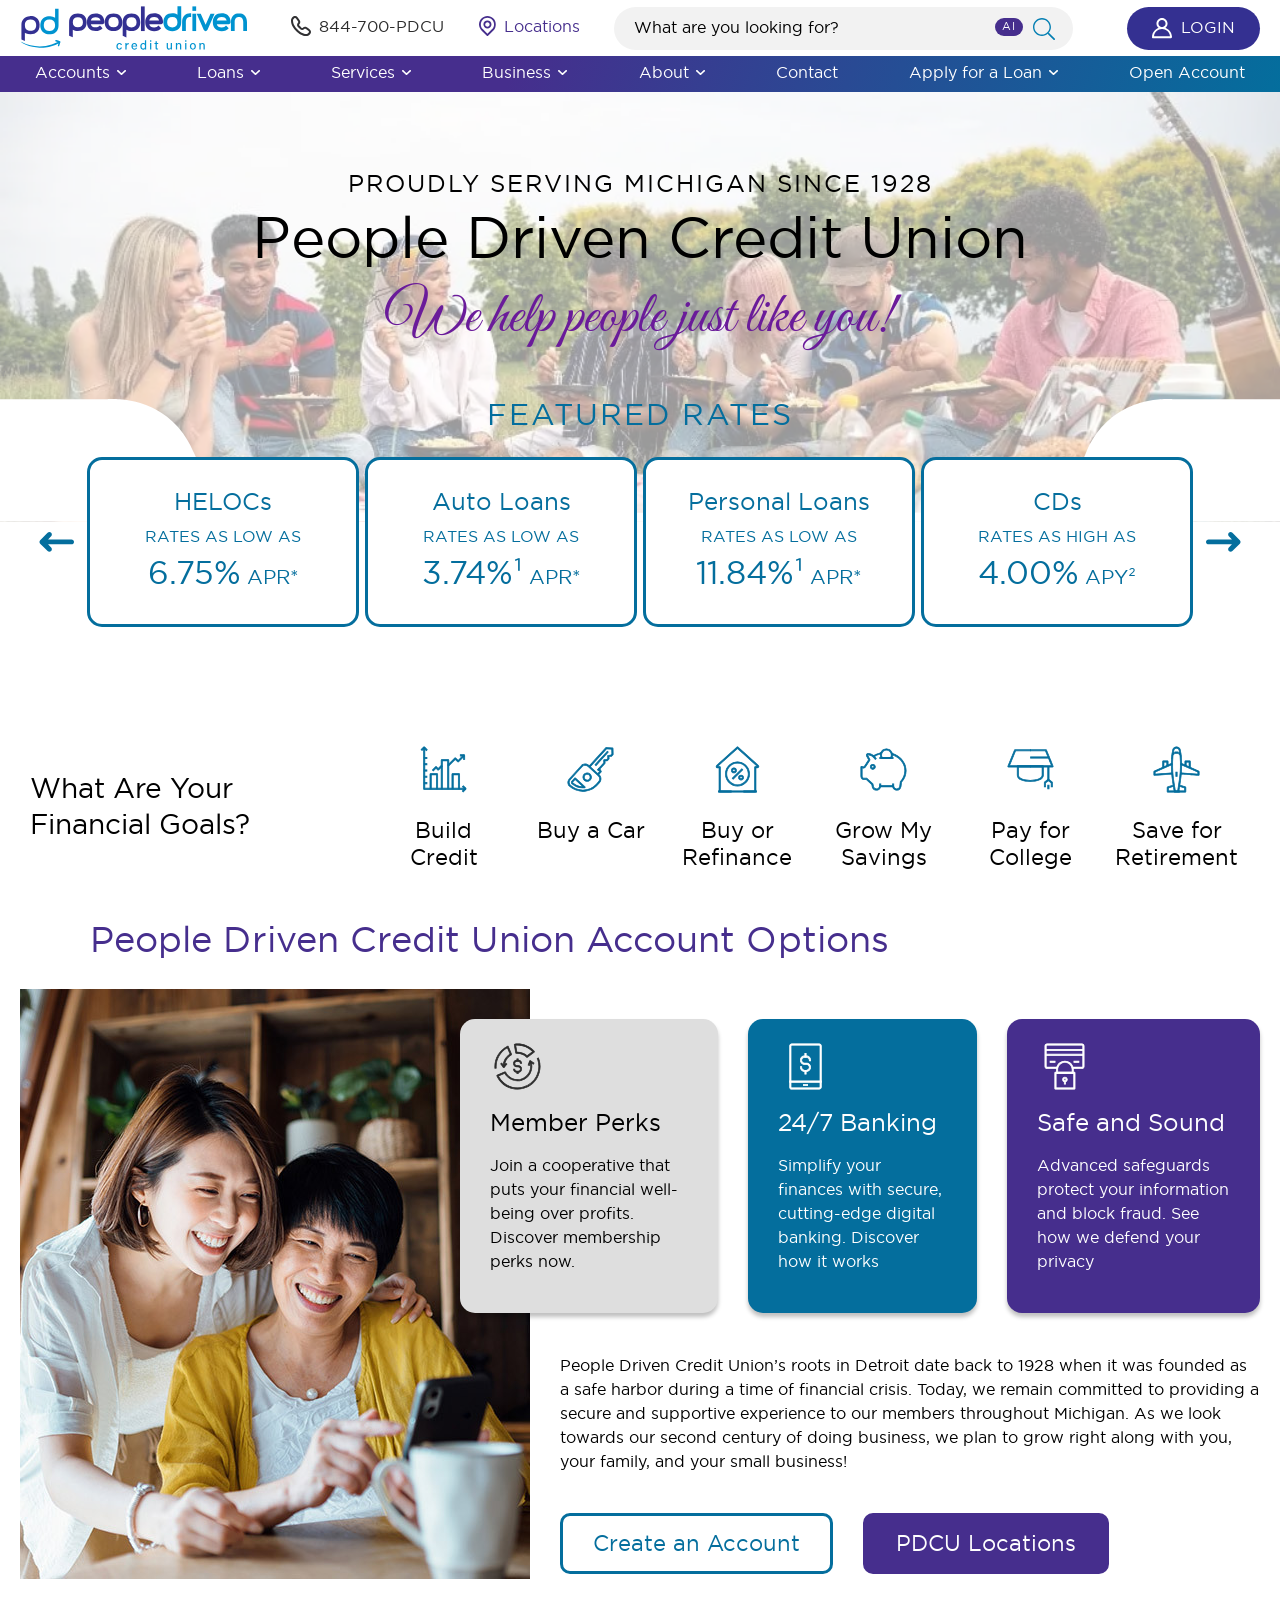
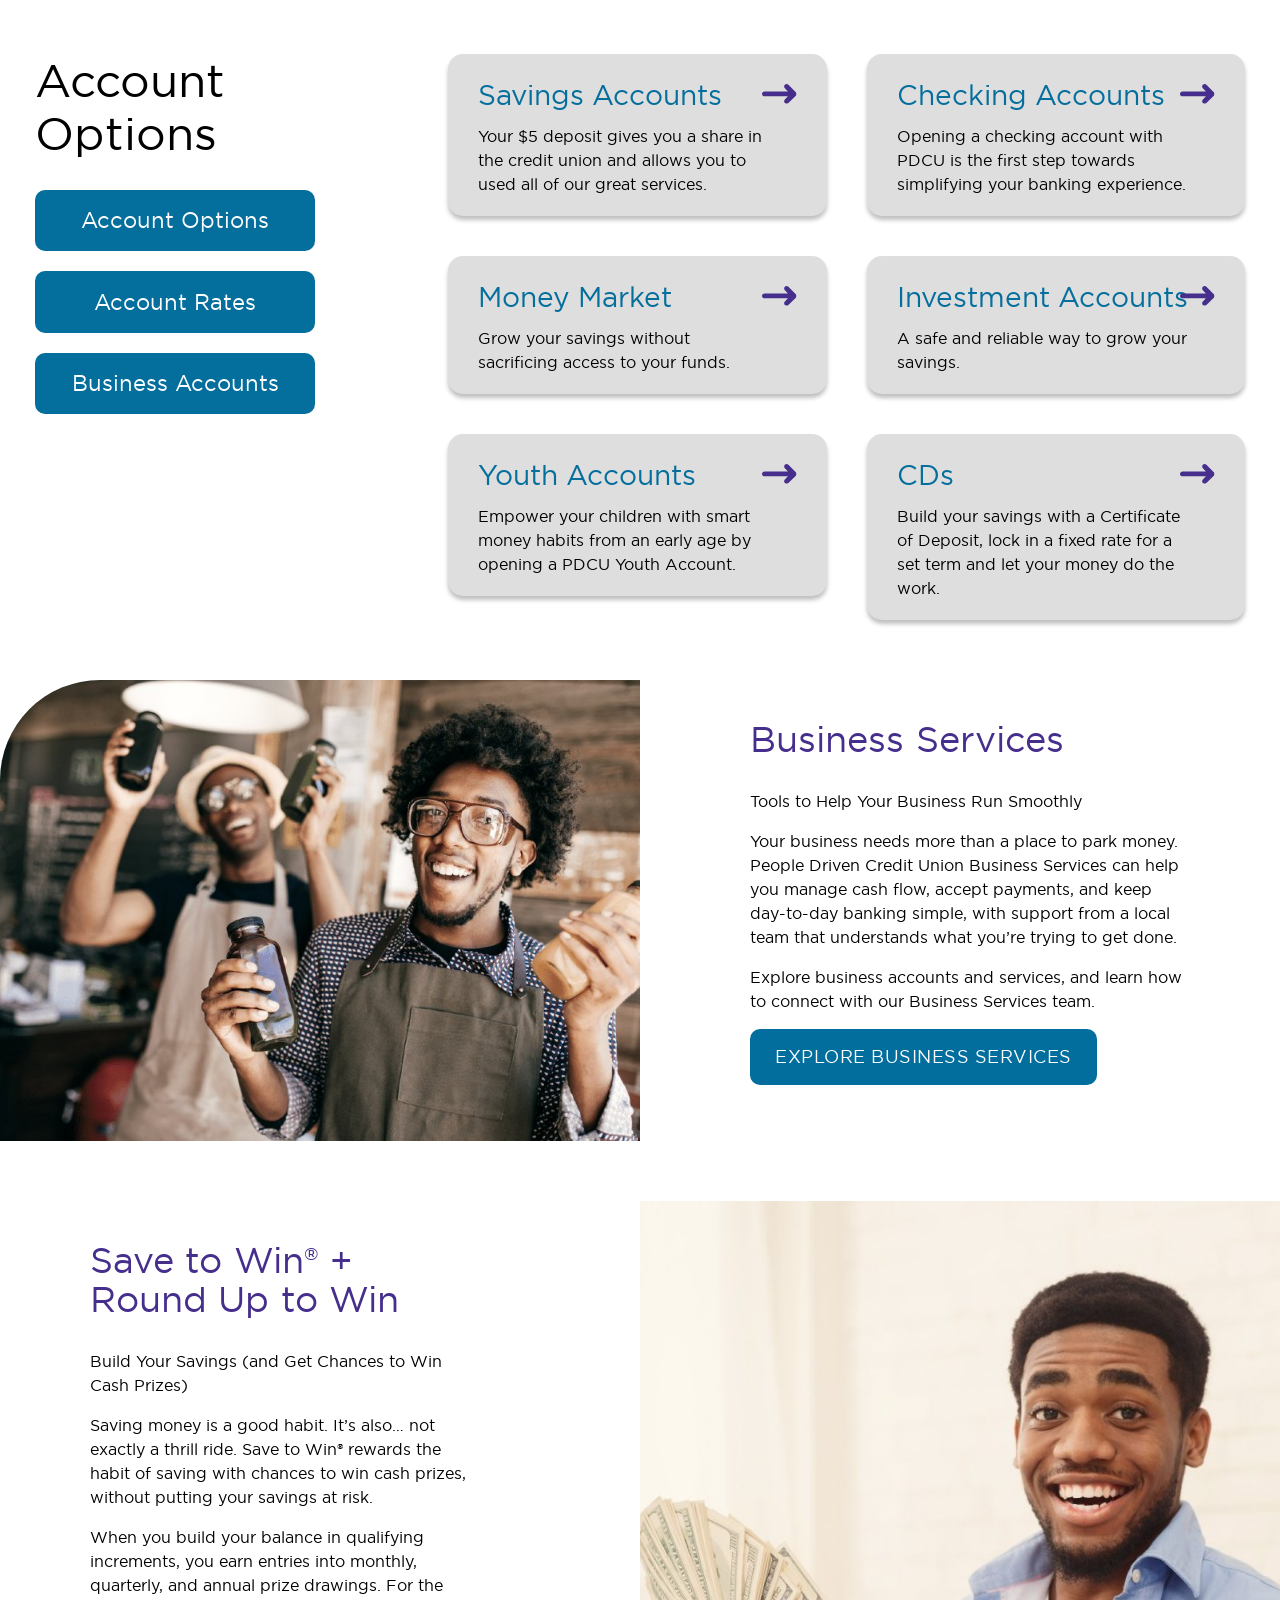
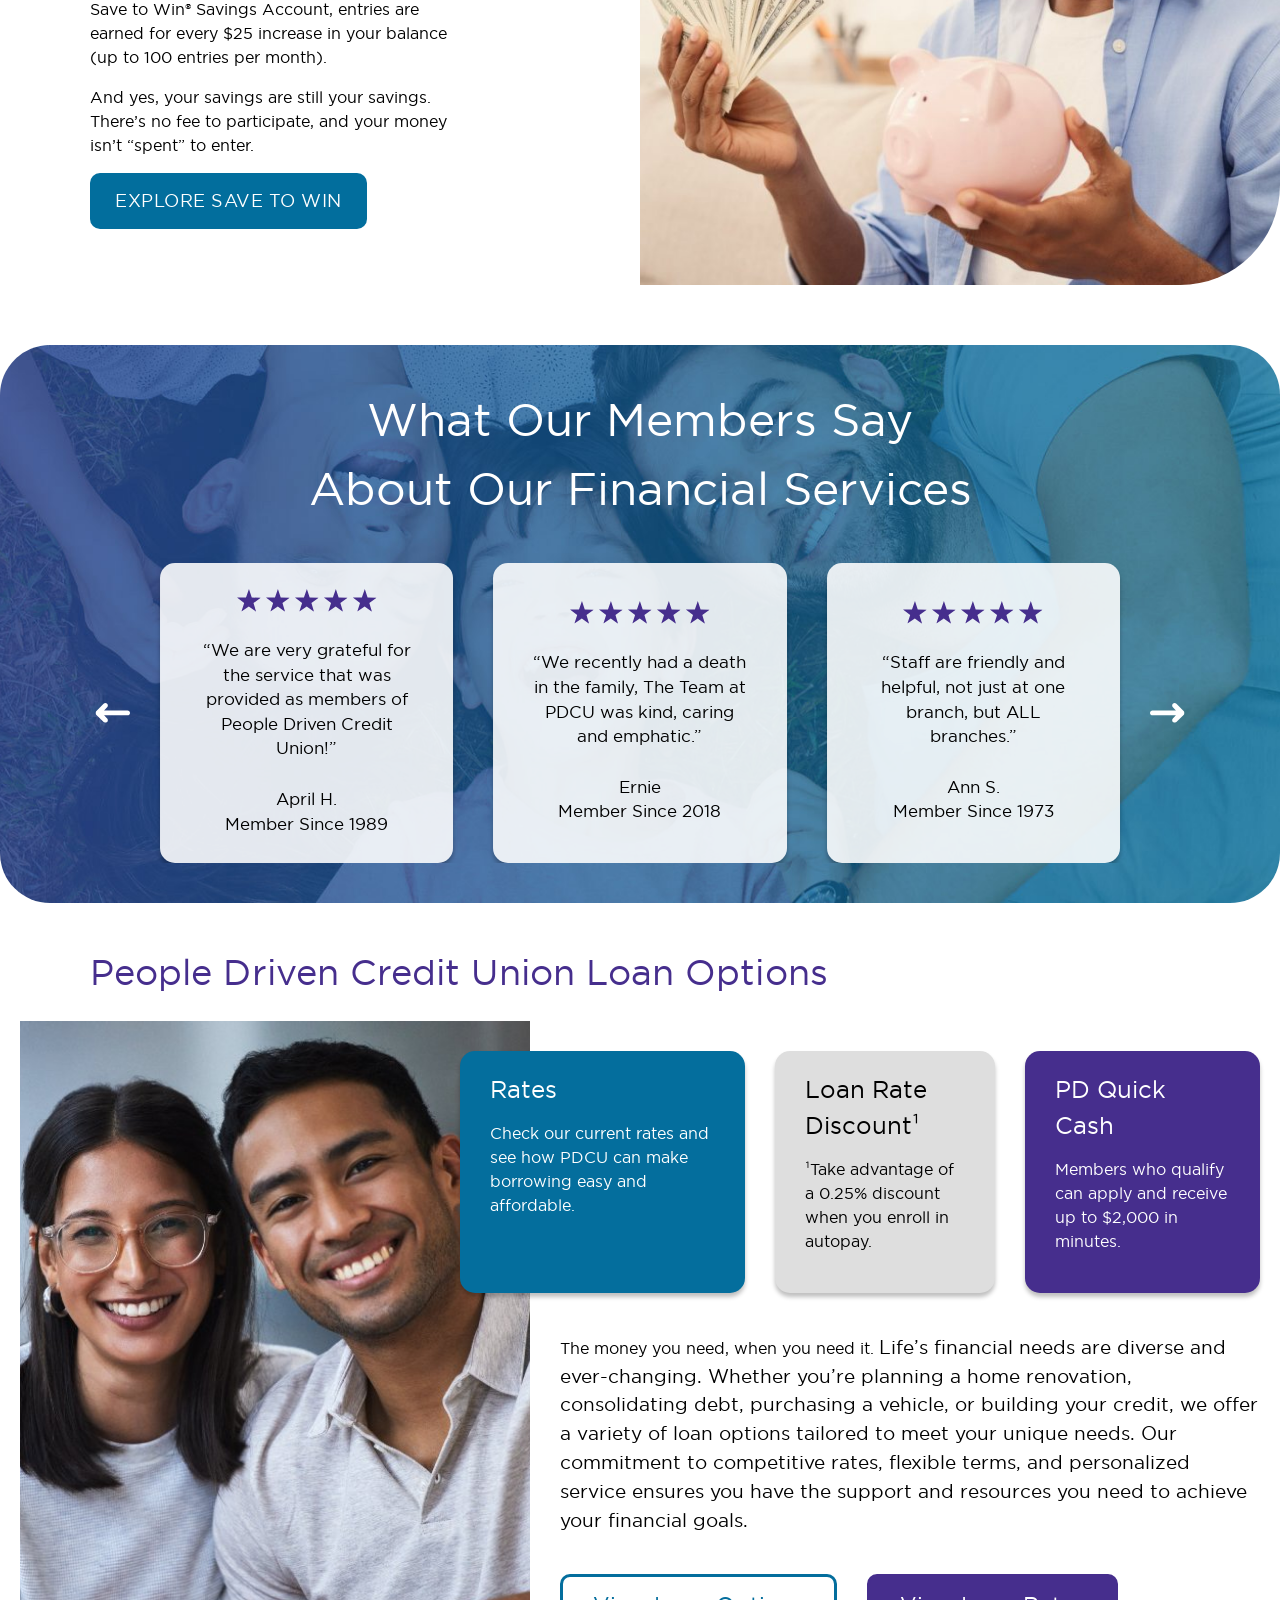
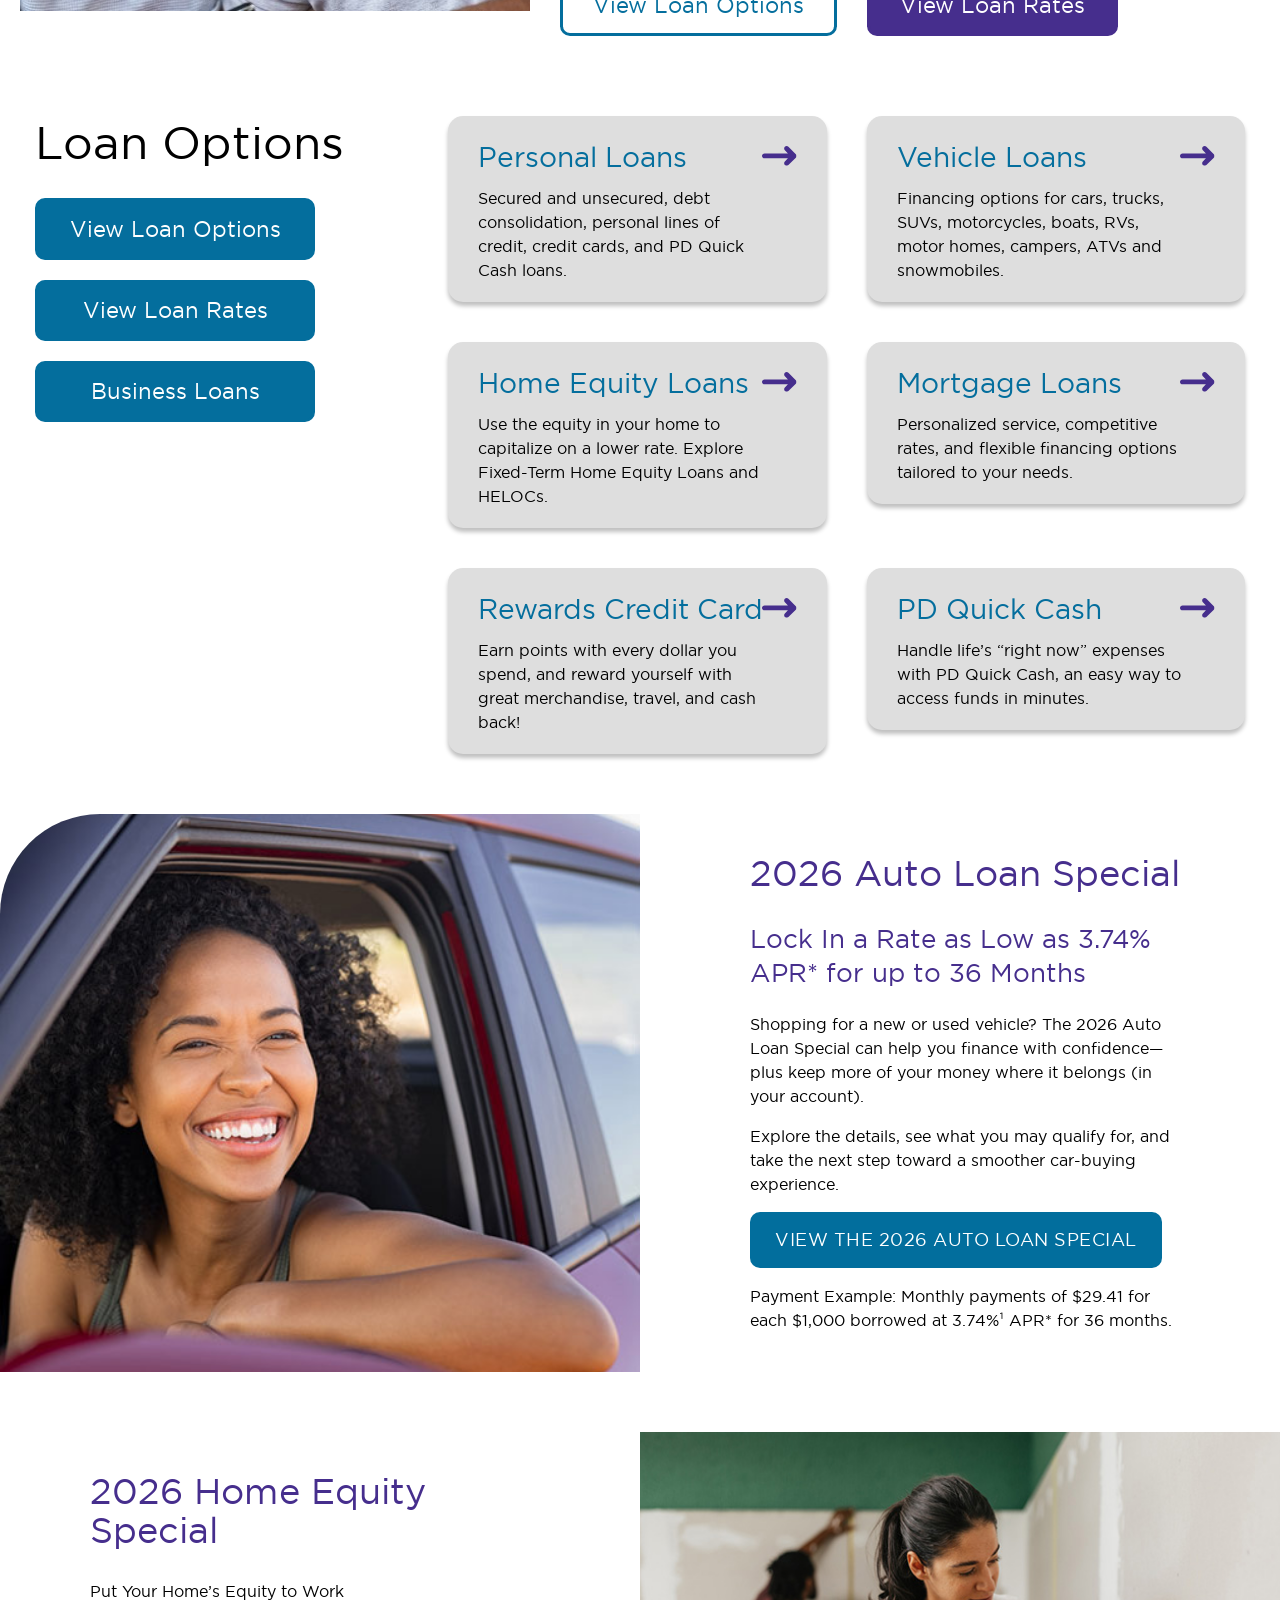
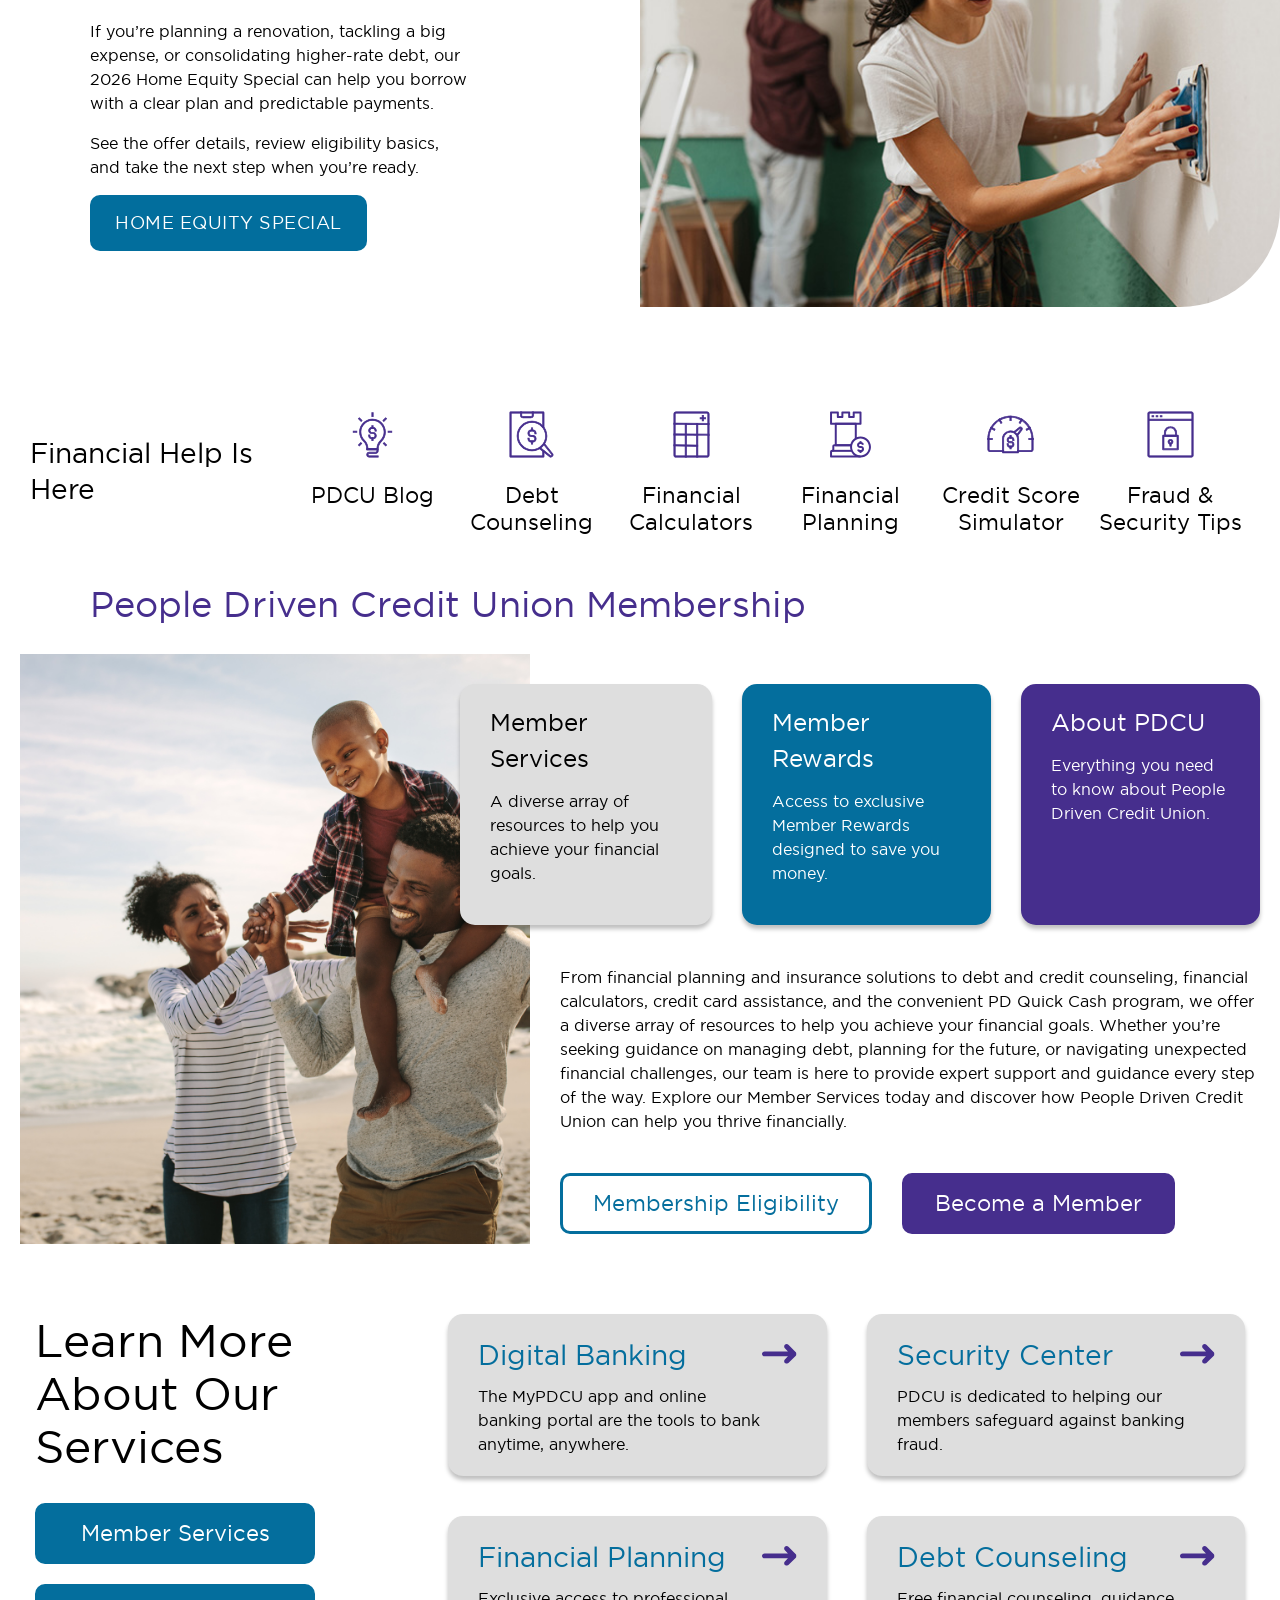
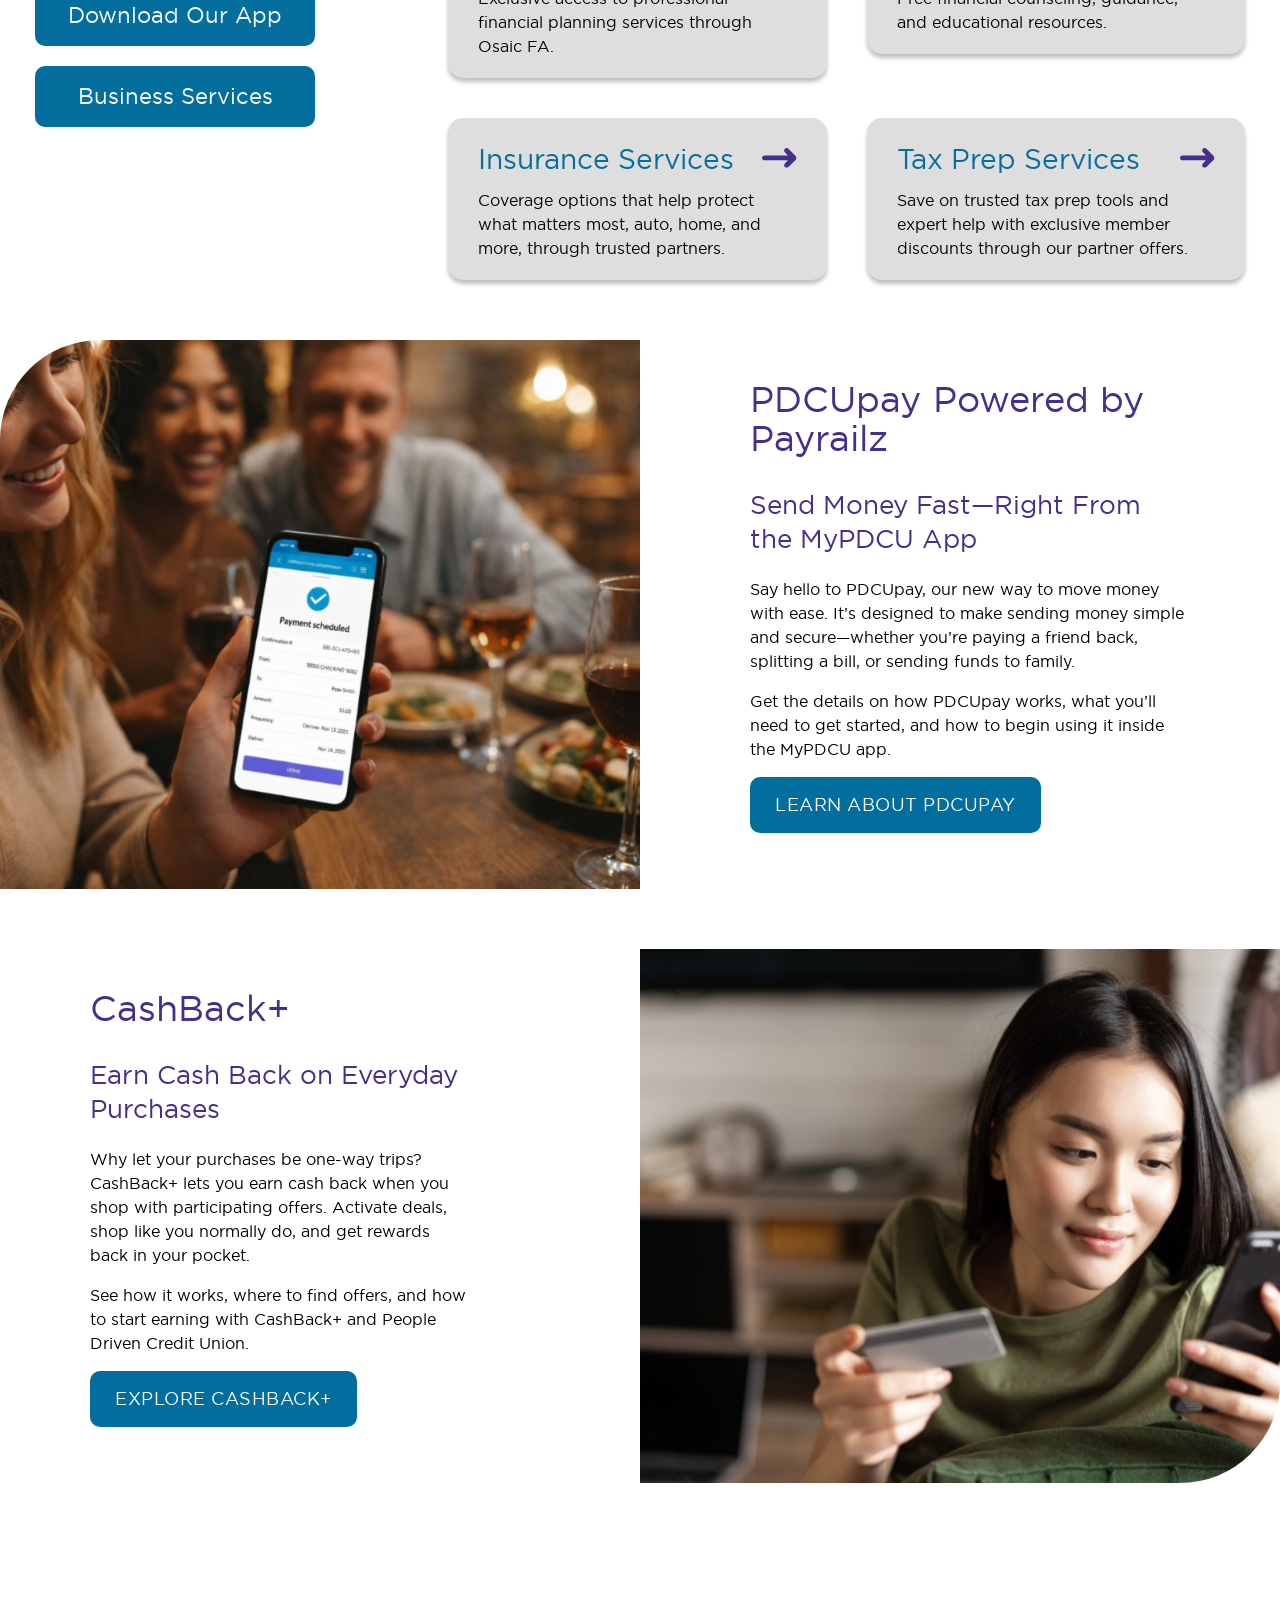
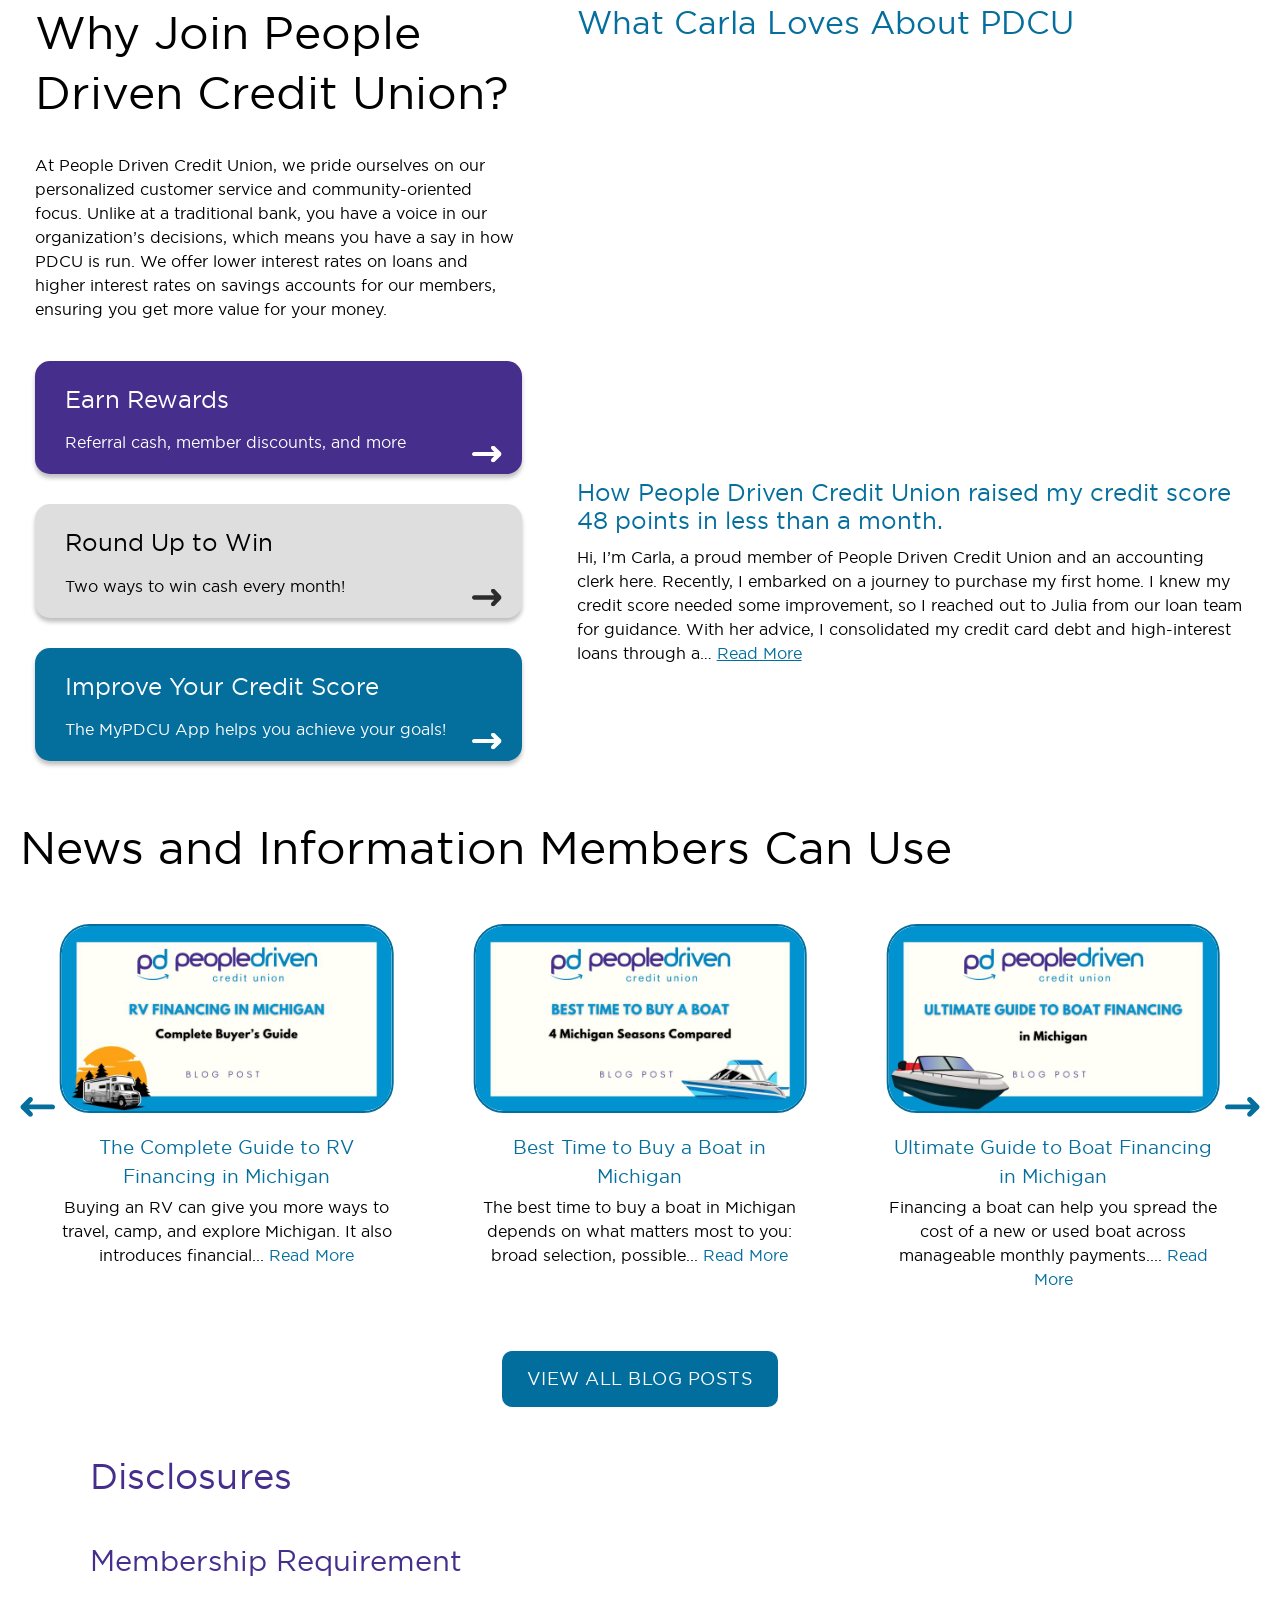
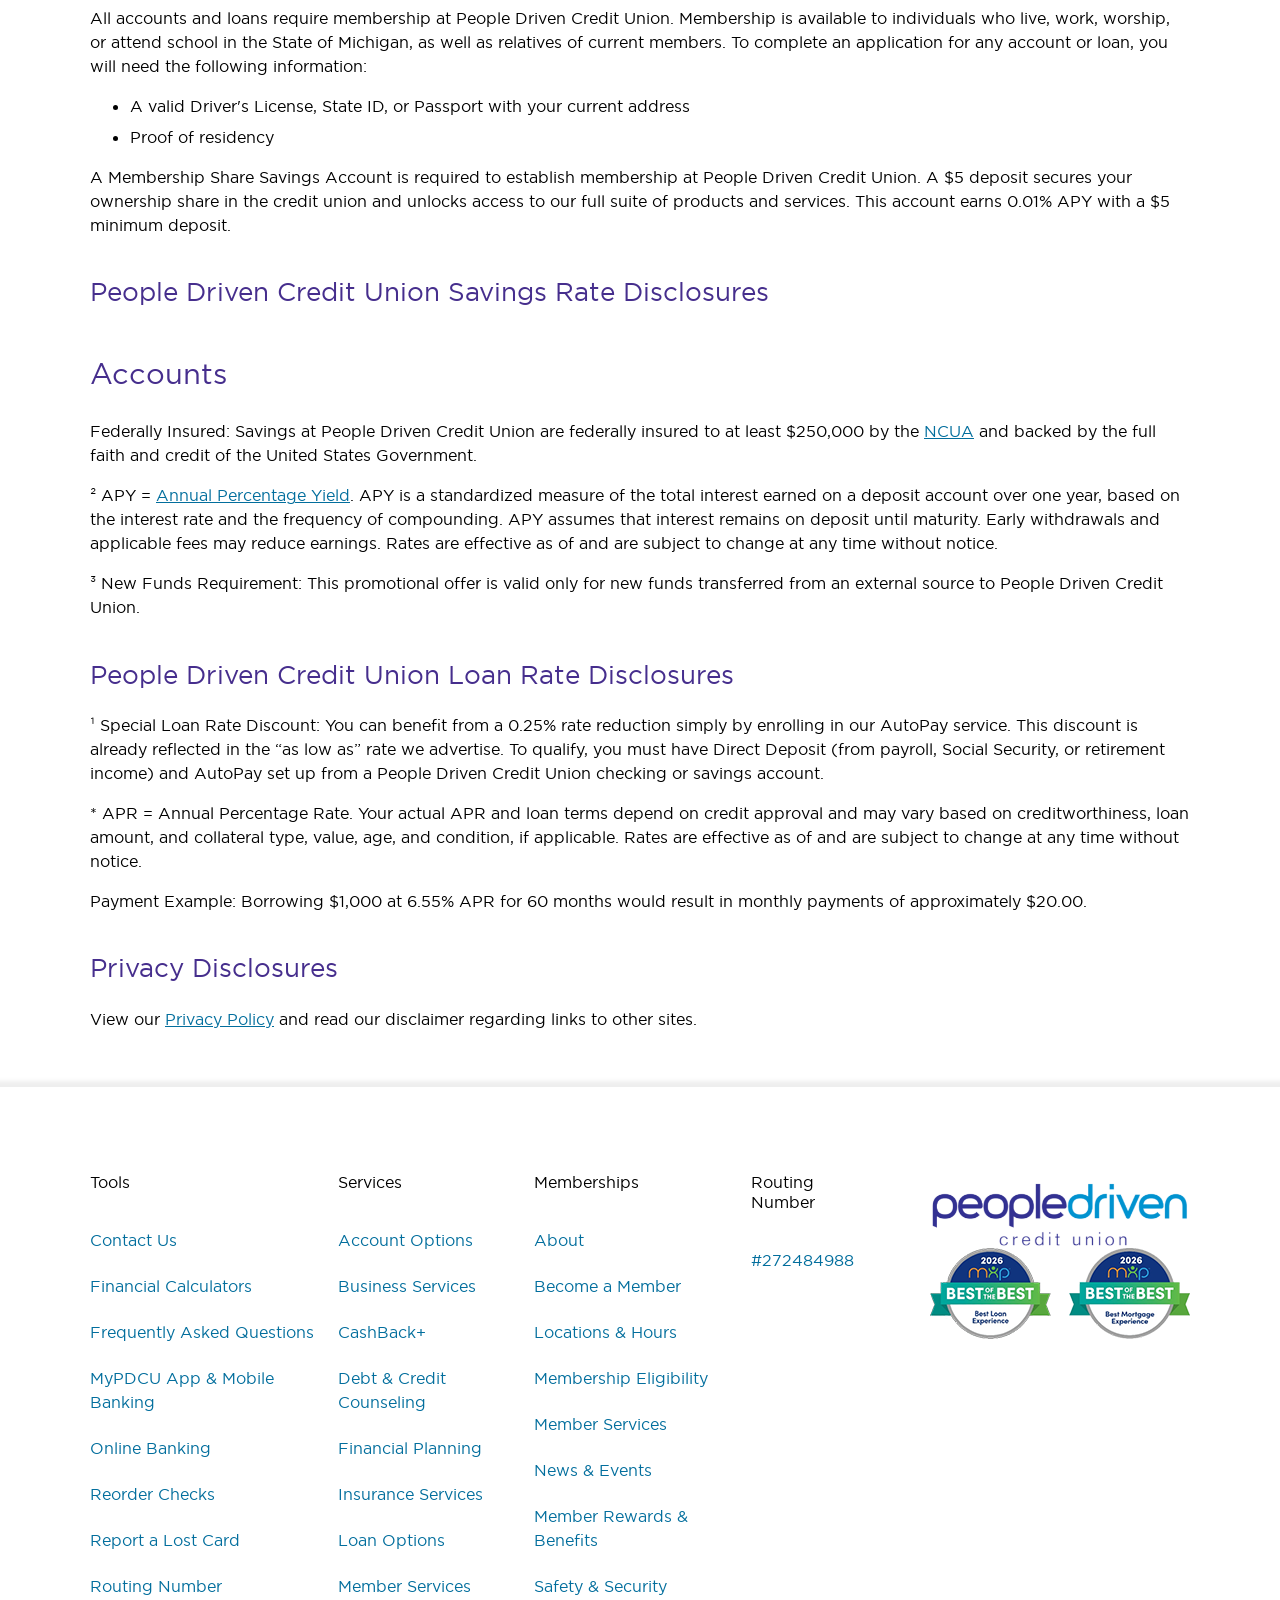
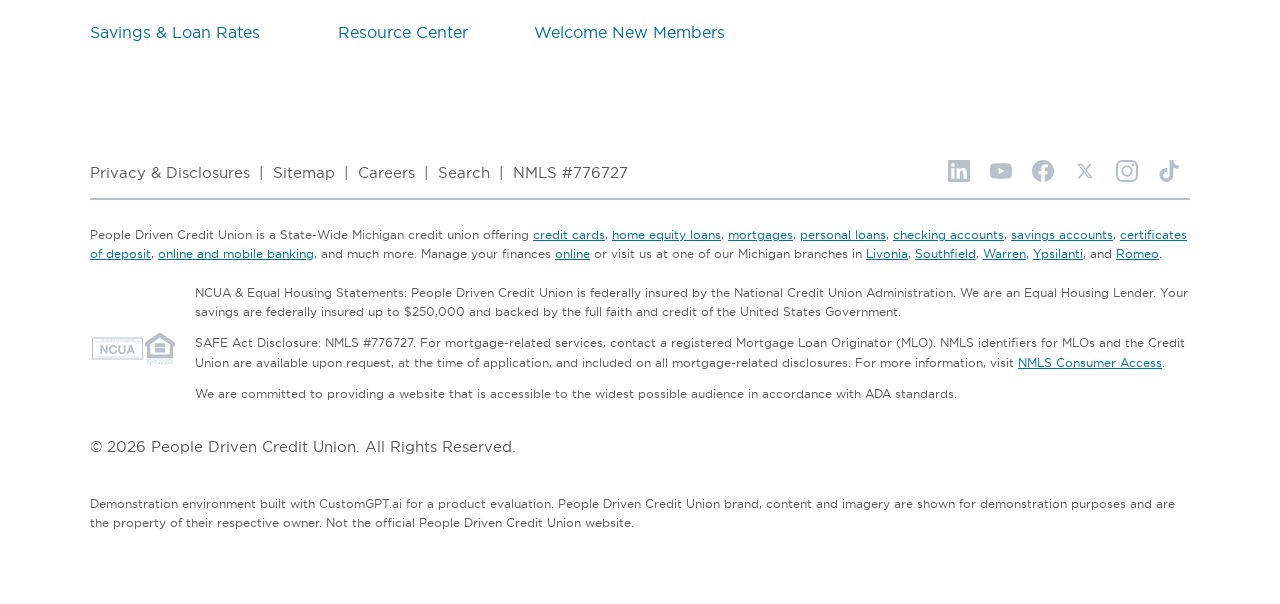
==== commit ac930f39: "Wire the CustomGPT chat and AI search agents into the demo Floating chat uses project 100838. The he" ====
--- a/index.html
+++ b/index.html
@@ -29,7 +29,8 @@
       <div class="search-area">
         <div class="c-search">
           <form class="c-search__form" action="#" method="get">
-            <input class="c-search__input" id="search" name="q" type="text" placeholder="What are you looking for?" aria-label="Search website" autocomplete="off">
+            <input class="c-search__input" id="search" name="q" type="text" placeholder="What are you looking for?" aria-label="Search the site with AI" autocomplete="off">
+            <span class="c-search__ai" aria-hidden="true">AI</span>
             <button type="submit" aria-label="Search"><img src="assets/icons/search.svg" alt="" width="23" height="23"></button>
           </form>
         </div>
@@ -212,6 +213,26 @@
     </div>
   </div>
 </header>
+
+<!-- AI search results panel (CustomGPT.ai Search Generative Experience renders into #customgpt_chat) -->
+<div class="sge-backdrop" id="sgeBackdrop" hidden></div>
+<section class="sge-panel" id="sgePanel" role="dialog" aria-modal="true" aria-labelledby="sgeTitle" hidden>
+  <header class="sge-panel__head">
+    <div class="sge-panel__titles">
+      <span class="sge-panel__label" id="sgeTitle">PDCU AI Search</span>
+      <span class="sge-panel__query" id="sgeQuery"></span>
+    </div>
+    <button class="sge-panel__close" id="sgeClose" type="button" aria-label="Close search results">&times;</button>
+  </header>
+  <div class="sge-panel__body">
+    <div class="sge-panel__loading" id="sgeLoading"><span class="sge-panel__spinner"></span> Searching peopledrivencu.org&hellip;</div>
+    <div id="customgpt_chat"></div>
+  </div>
+  <footer class="sge-panel__foot">
+    <span id="sgeHint">Ask anything about accounts, loans, rates, branches or digital banking.</span>
+    <span class="sge-panel__foot-right">Answers are generated from PDCU website content. Need account help? Call <a href="tel:+1-844-700-7328">844-700-PDCU</a>.</span>
+  </footer>
+</section>
 
 <main class="g-page-content">
 
--- a/css/styles.css
+++ b/css/styles.css
@@ -81,6 +81,8 @@
 .c-search__input{ flex:1; height:27px; margin:0; padding:0; border:0; outline:0; background:#f2f2f2; color:#000; font:700 16px "Gotham", Arial, sans-serif; }
 .c-search__input::placeholder{ color:#000; opacity:1; }
 .c-search__form button{ position:relative; top:2px; border:0; background:none; padding:0 0 0 10px; }
+.c-search__ai{ flex:none; margin-left:8px; padding:2px 7px; border-radius:20px; background:var(--purple); color:#fff; font-size:10.5px; font-weight:700; letter-spacing:.6px; line-height:1.4; }
+.c-search:focus-within{ box-shadow:0 0 0 2px rgba(70,46,141,.25); }
 .c-search__form button svg{ width:23px; height:23px; }
 
 .navigation__right{ display:flex; align-items:center; position:relative; }
@@ -425,6 +427,48 @@
 .cgpt-setup[hidden]{ display:none; }
 
 /* ------------------------------------------------------------
+   AI search results panel (SGE)
+   ------------------------------------------------------------ */
+.sge-backdrop{ position:fixed; inset:0; z-index:8000; background:rgba(12,10,40,.45); backdrop-filter:blur(1.5px); }
+.sge-backdrop[hidden],.sge-panel[hidden]{ display:none; }
+.sge-panel{
+  position:fixed; top:104px; left:50%; z-index:8100; width:min(920px, calc(100vw - 32px)); max-height:calc(100vh - 124px);
+  display:flex; flex-direction:column; transform:translateX(-50%);
+  background:#fff; border-radius:20px; border-top:6px solid var(--purple); box-shadow:0 30px 80px rgba(0,0,0,.35);
+  animation:sgeDrop .22s ease-out;
+}
+@keyframes sgeDrop{ from{ opacity:0; transform:translateX(-50%) translateY(-12px); } to{ opacity:1; transform:translateX(-50%) translateY(0); } }
+.sge-panel::before{ content:""; position:absolute; top:-18px; left:50%; width:24px; height:24px; margin-left:-12px; background:var(--purple); transform:rotate(45deg); border-radius:4px; }
+.sge-panel__head{ display:flex; align-items:center; justify-content:space-between; gap:16px; padding:18px 22px 14px; border-bottom:1px solid var(--gray); }
+.sge-panel__titles{ display:flex; align-items:baseline; flex-wrap:wrap; gap:6px 14px; min-width:0; }
+.sge-panel__label{ display:inline-flex; align-items:center; gap:8px; color:var(--blue); font-size:13px; font-weight:700; letter-spacing:2px; text-transform:uppercase; }
+.sge-panel__label::before{ content:"AI"; padding:2px 7px; border-radius:20px; background:var(--purple); color:#fff; font-size:10.5px; letter-spacing:.6px; }
+.sge-panel__query{ color:#000; font-size:22px; line-height:1.25; }
+.sge-panel__query::before{ content:"\201C"; } .sge-panel__query::after{ content:"\201D"; }
+.sge-panel__close{ flex:none; width:38px; height:38px; border:0; border-radius:50%; background:#f2f2f2; color:#333; font-size:26px; line-height:1; transition:background .15s; }
+.sge-panel__close:hover{ background:var(--gray); }
+.sge-panel__body{ position:relative; flex:1 1 auto; min-height:0; height:min(560px, calc(100vh - 260px)); overflow:auto; background:#fafafa; }
+#customgpt_chat{ height:100%; }
+#customgpt_chat iframe{ display:block; width:100%; min-height:100%; }
+.sge-panel__loading{ position:absolute; inset:0; z-index:1; display:flex; align-items:center; justify-content:center; gap:12px; background:#fafafa; color:var(--gray-text); font-size:16px; }
+.sge-panel__loading[hidden]{ display:none; }
+.sge-panel__spinner{ width:22px; height:22px; border:3px solid var(--gray); border-top-color:var(--blue); border-radius:50%; animation:sgeSpin .8s linear infinite; }
+@keyframes sgeSpin{ to{ transform:rotate(360deg); } }
+.sge-panel__foot{ display:flex; justify-content:space-between; gap:16px; padding:12px 22px 14px; border-top:1px solid var(--gray); color:var(--gray-text); font-size:13px; line-height:1.45; }
+.sge-panel__foot a{ color:var(--blue-link); text-decoration:underline; }
+.sge-panel__foot-right{ text-align:right; }
+body.sge-open{ overflow:hidden; }
+@media (max-width:767px){
+  .sge-panel{ top:12px; width:calc(100vw - 16px); max-height:calc(100vh - 24px); border-radius:16px; }
+  .sge-panel::before{ display:none; }
+  .sge-panel__body{ height:calc(100vh - 210px); }
+  .sge-panel__query{ font-size:18px; }
+  .sge-panel__foot{ flex-direction:column; gap:6px; }
+  .sge-panel__foot-right{ text-align:left; }
+  .c-search__ai{ display:none; }
+}
+
+/* ------------------------------------------------------------
    Responsive
    ------------------------------------------------------------ */
 @media (max-width:1199px){
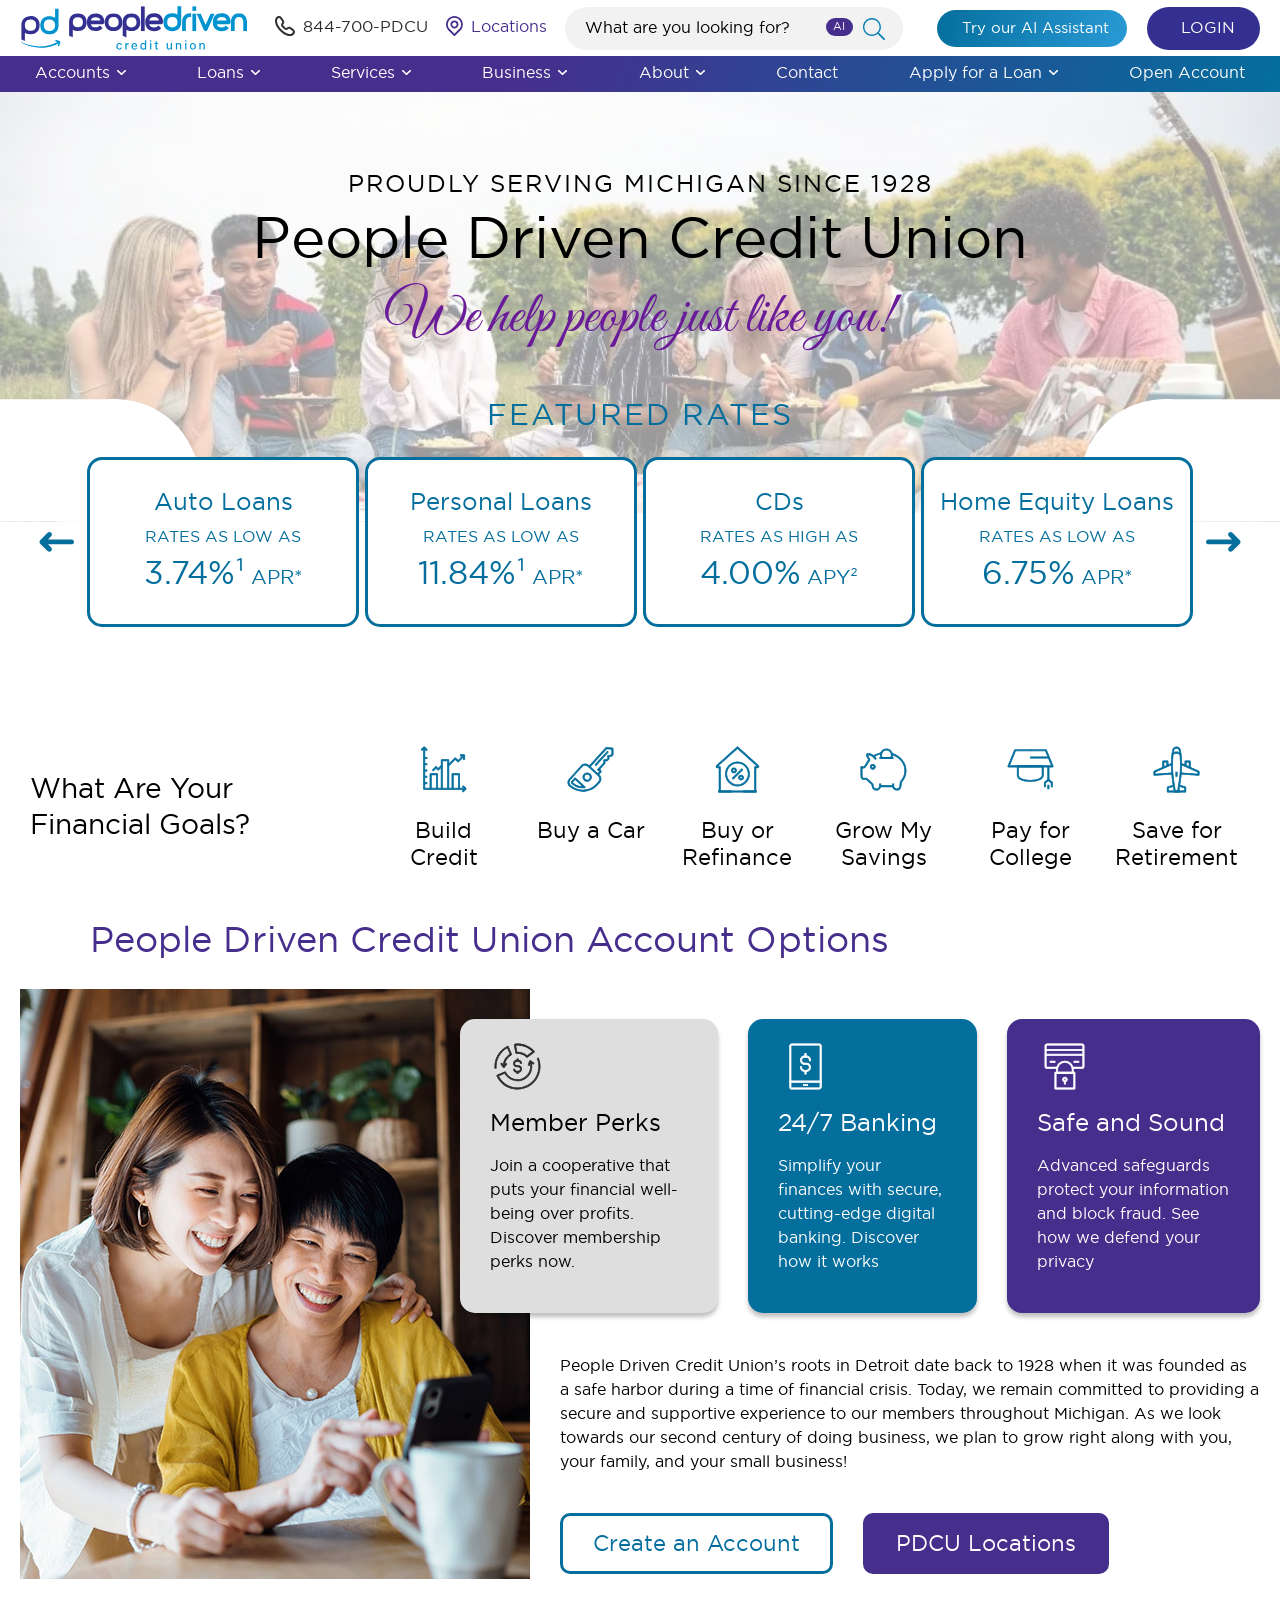
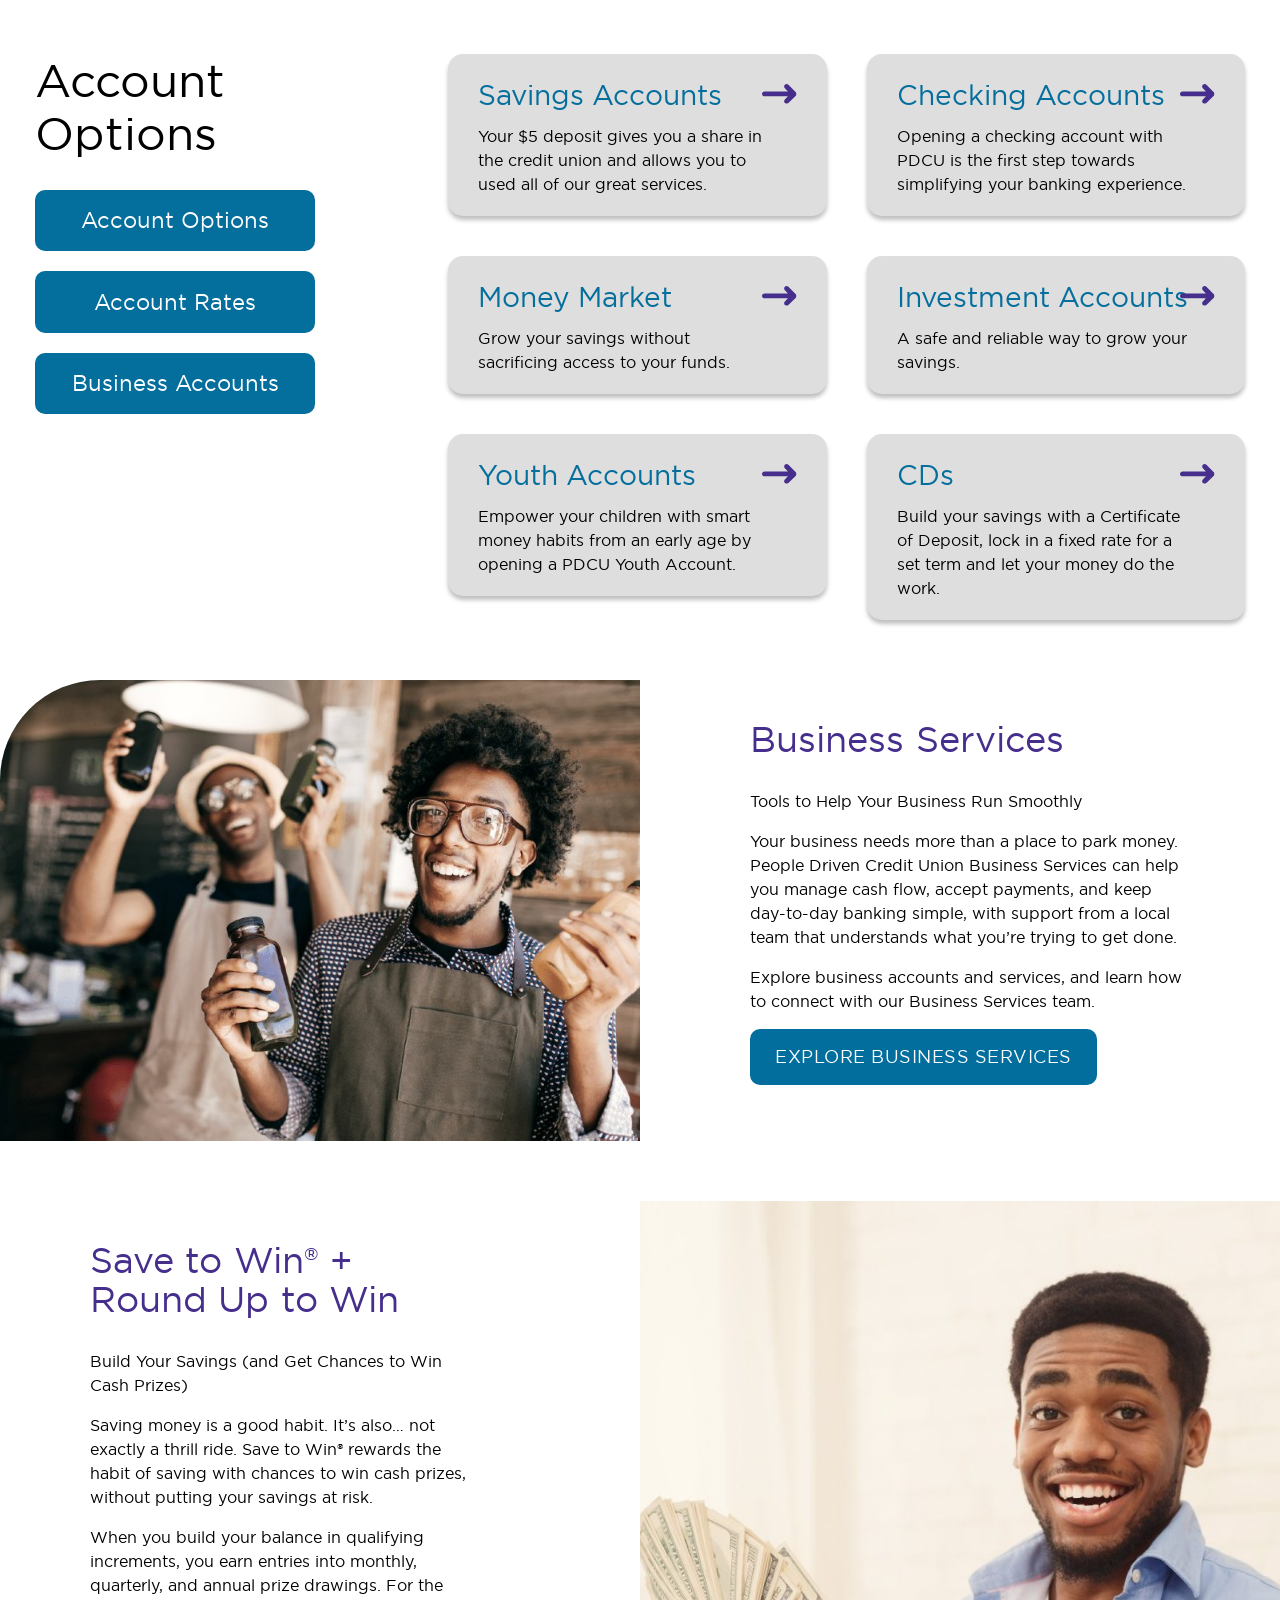
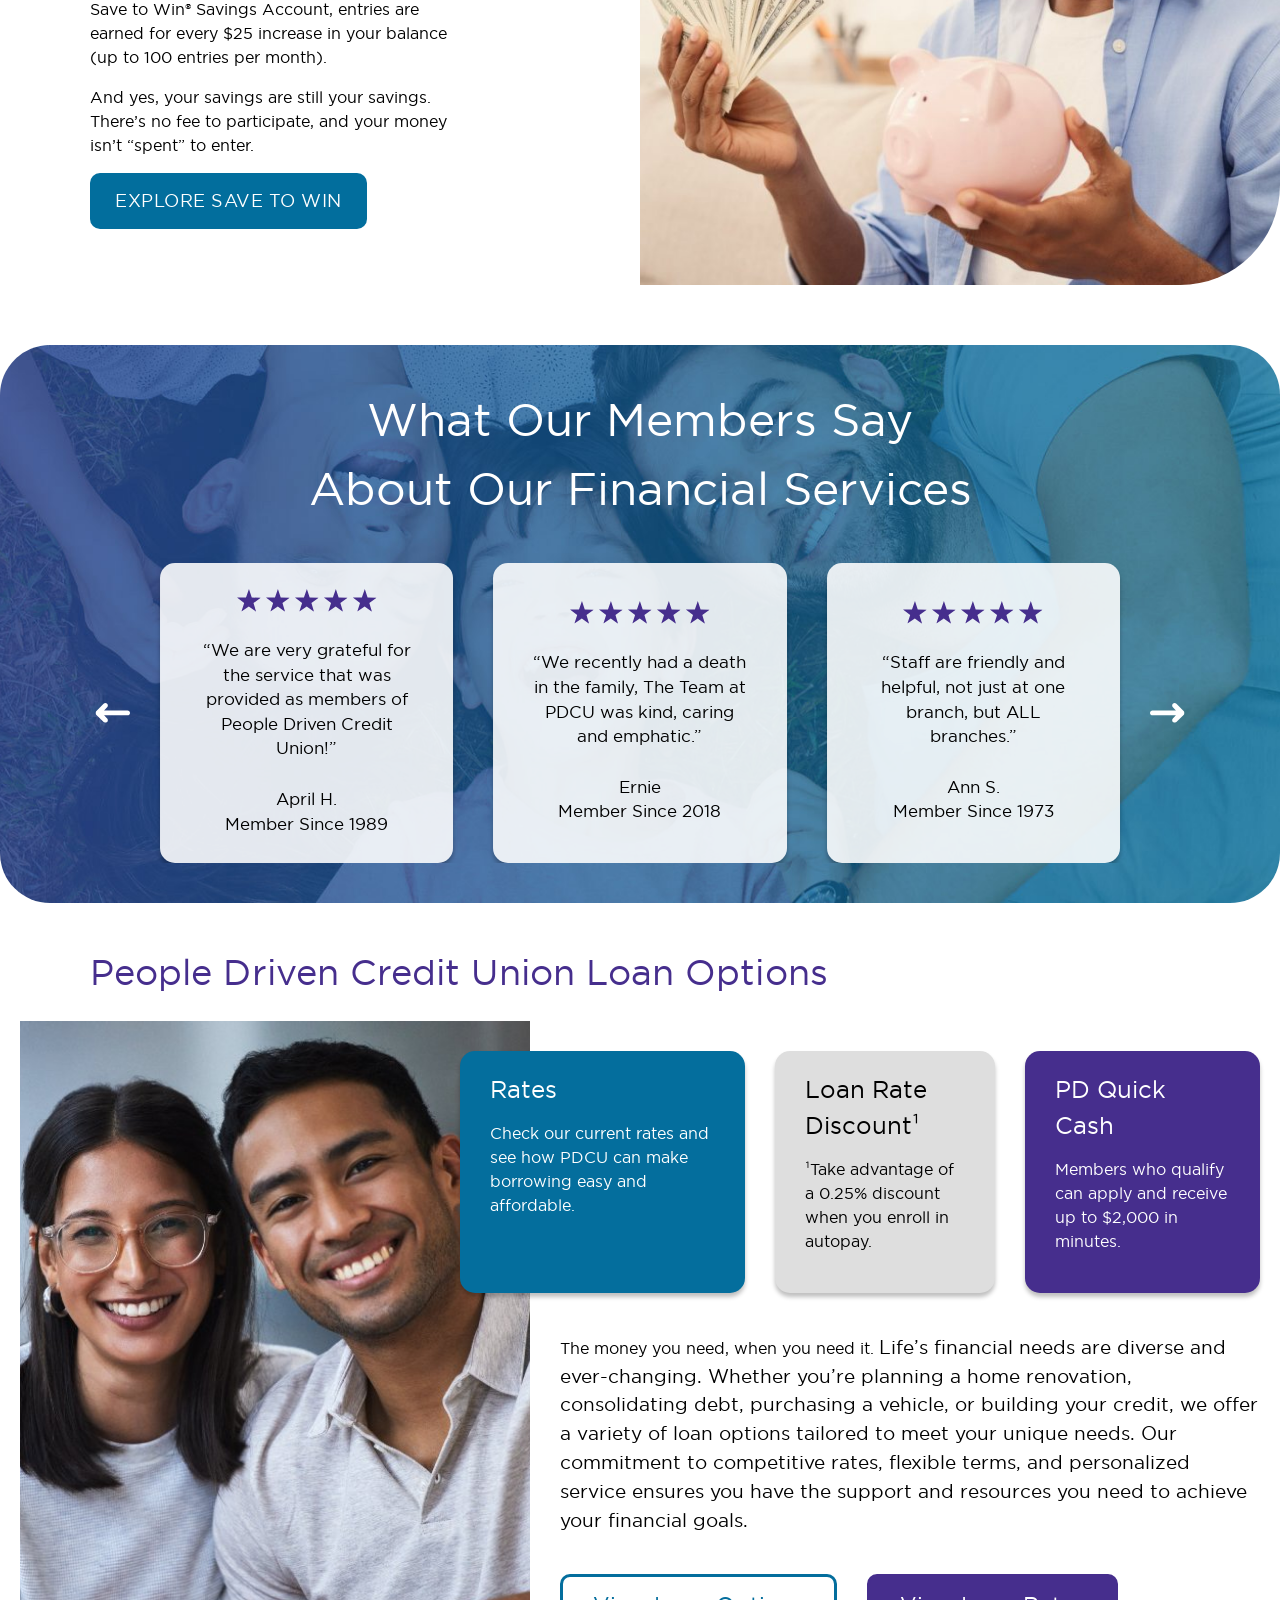
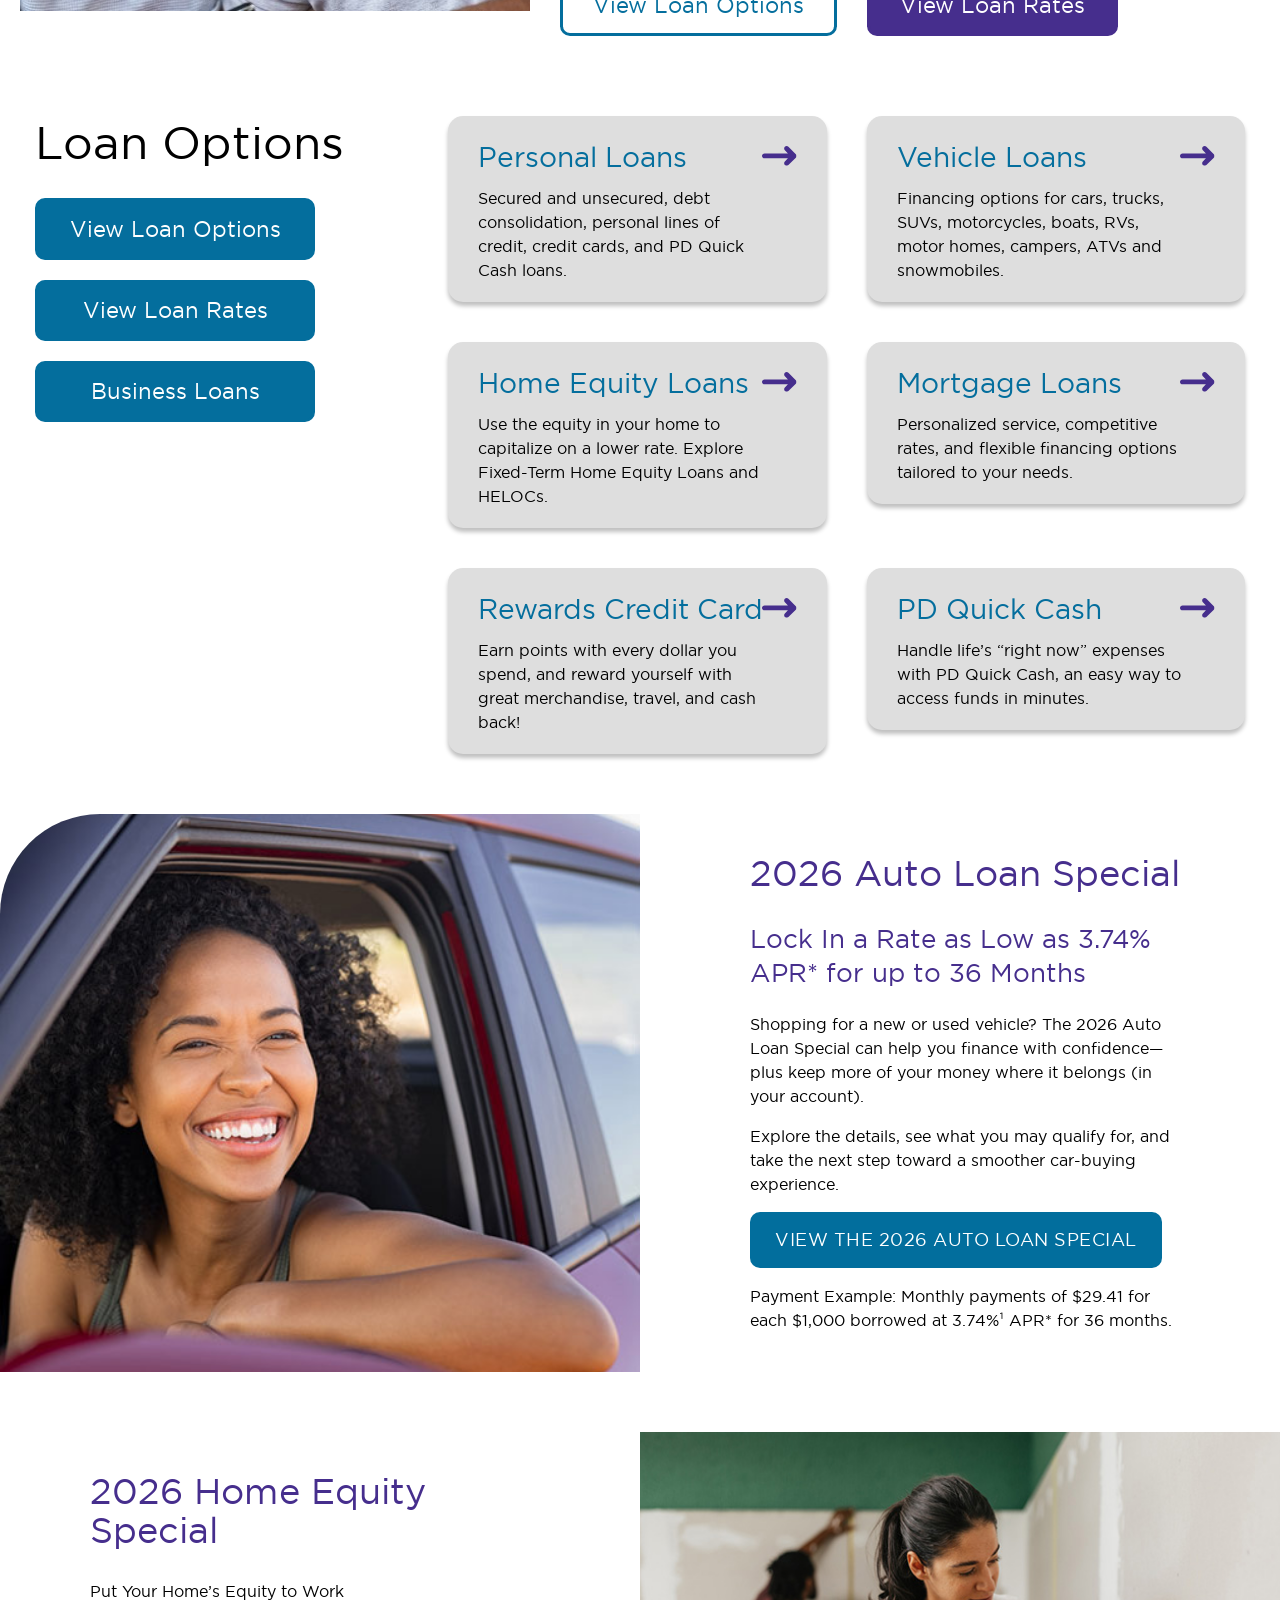
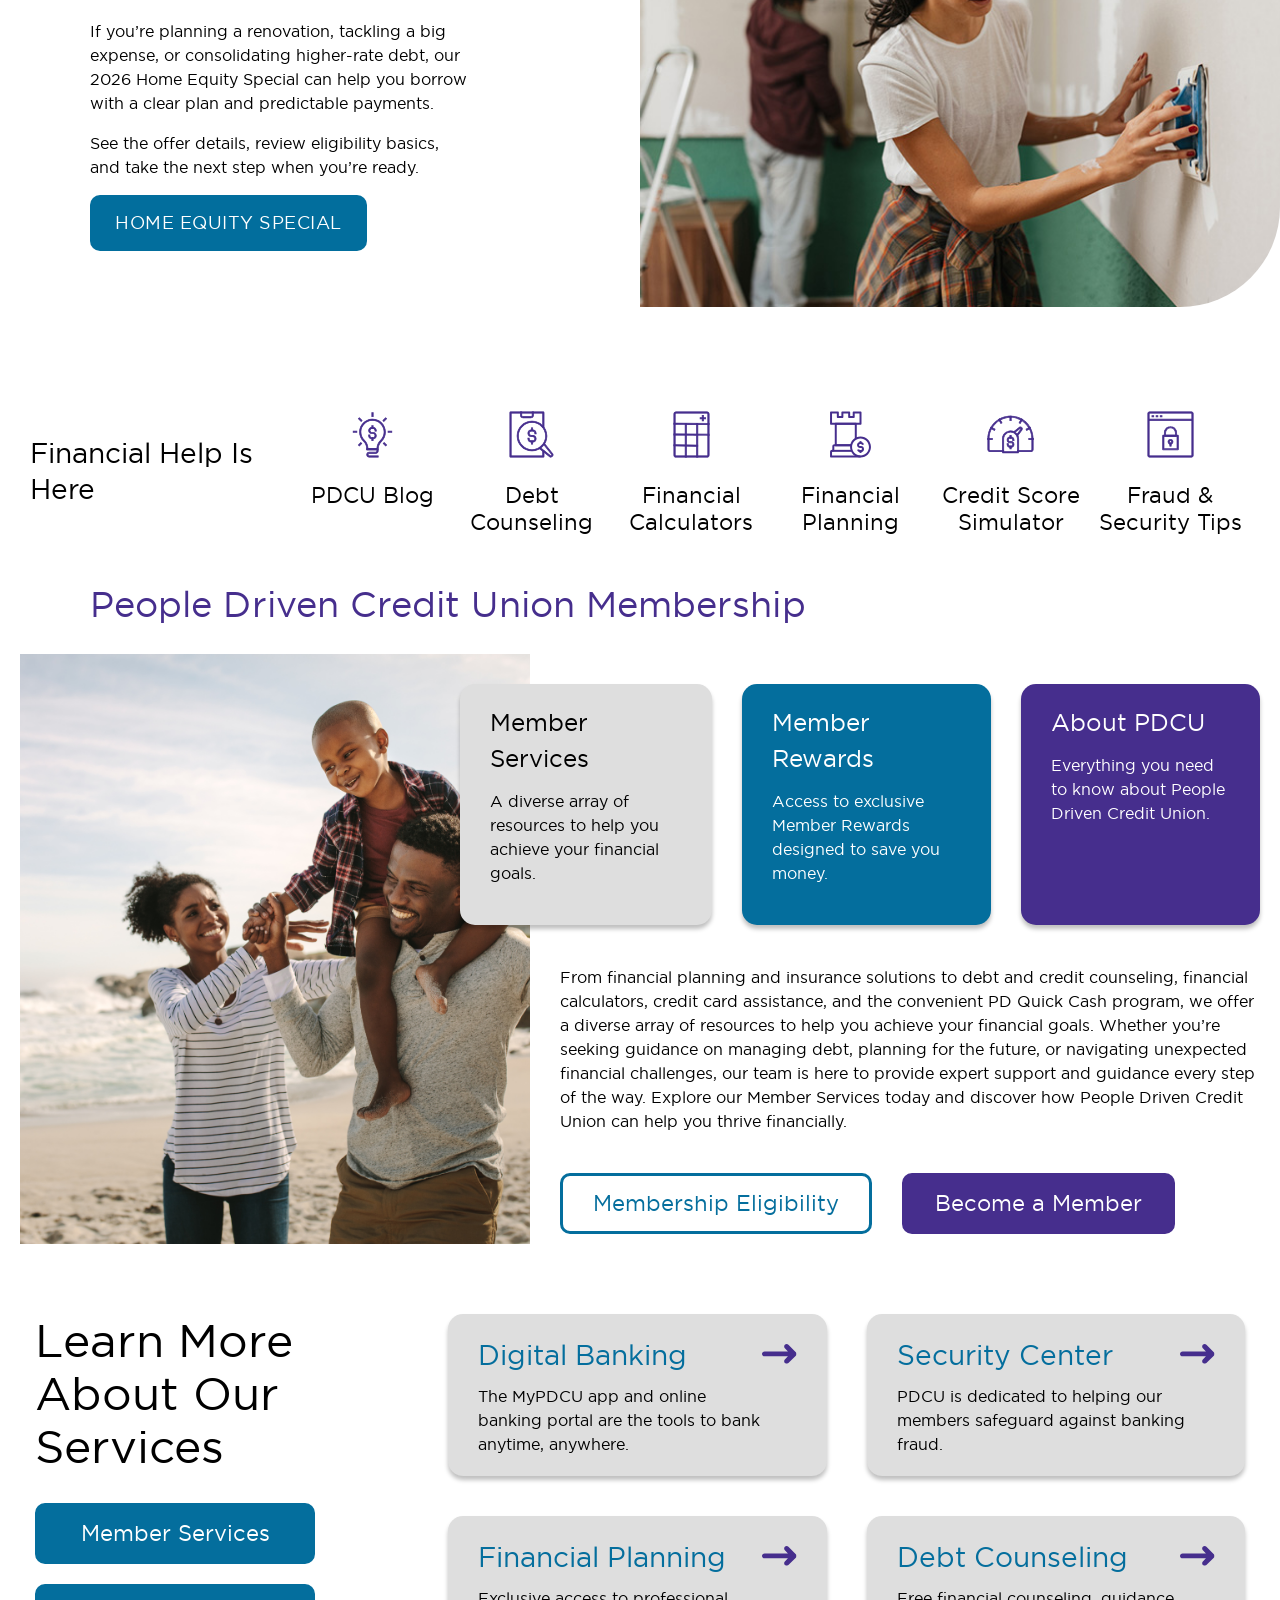
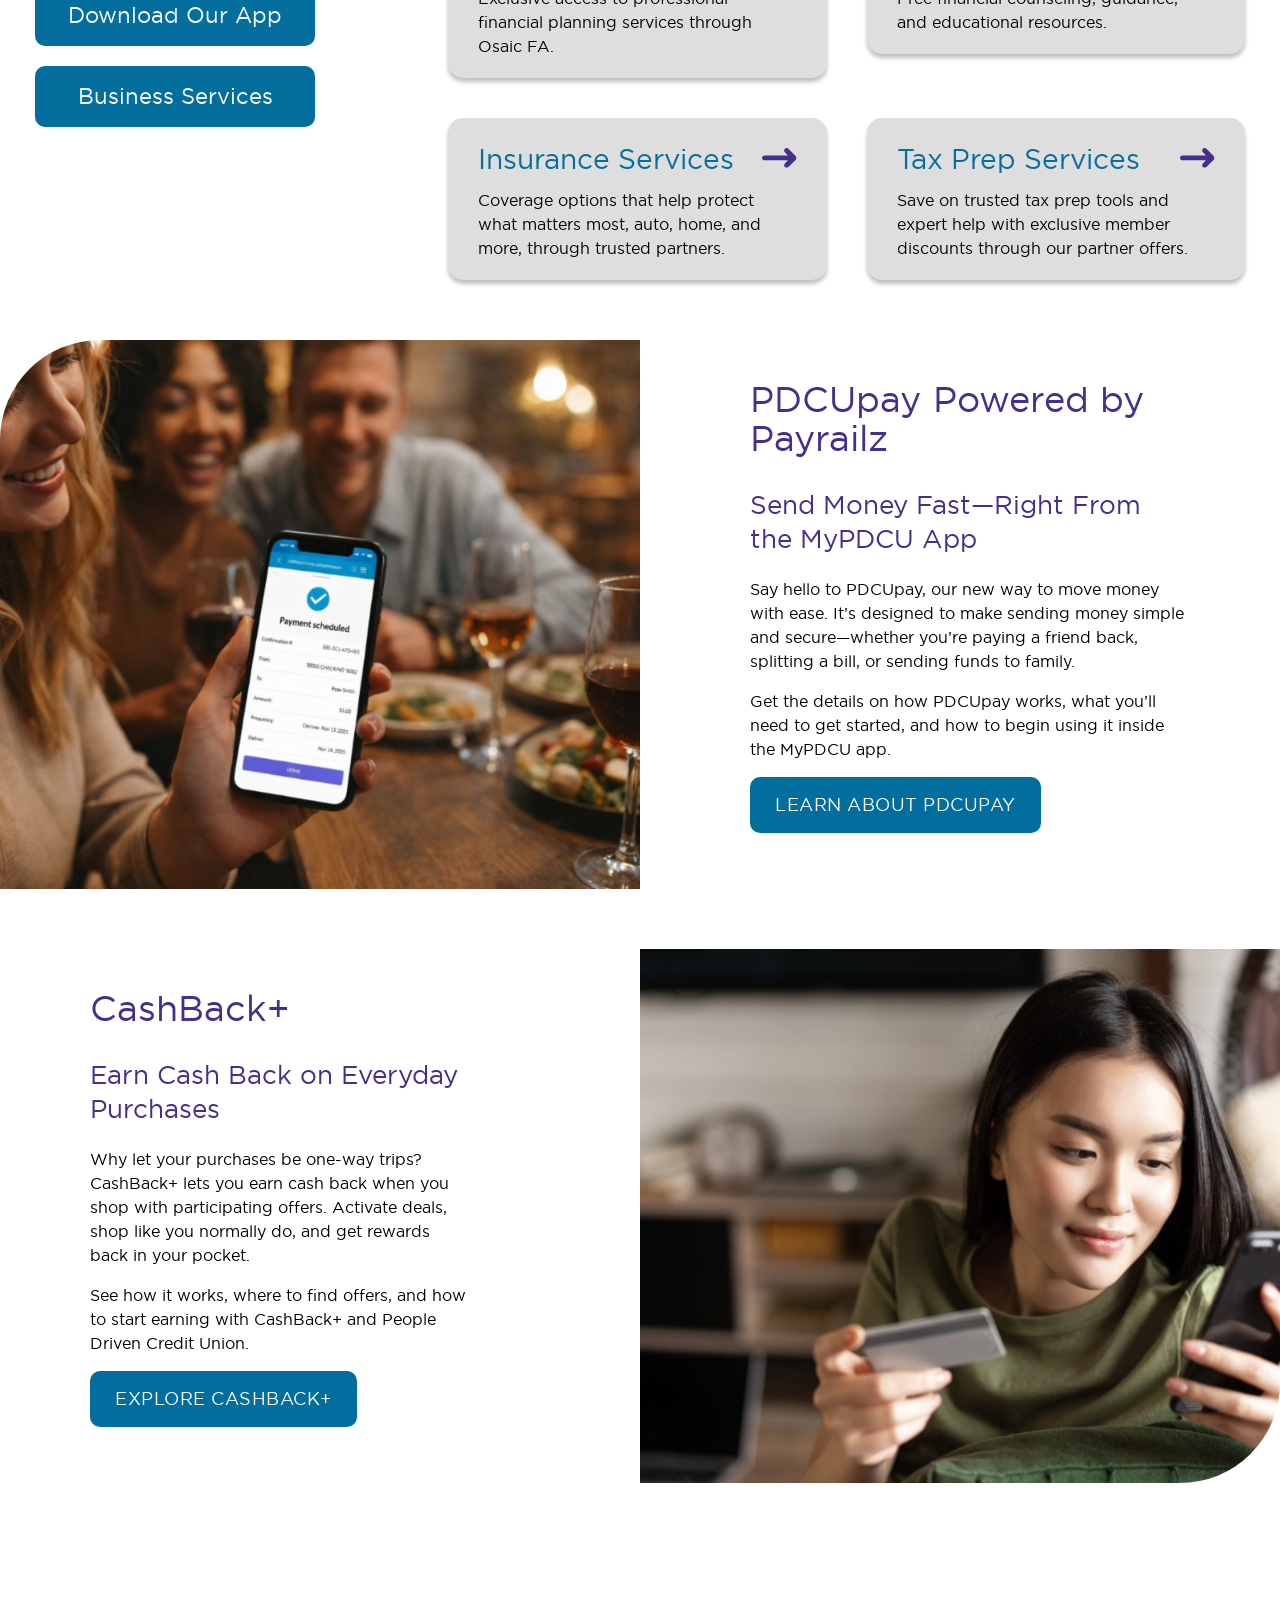
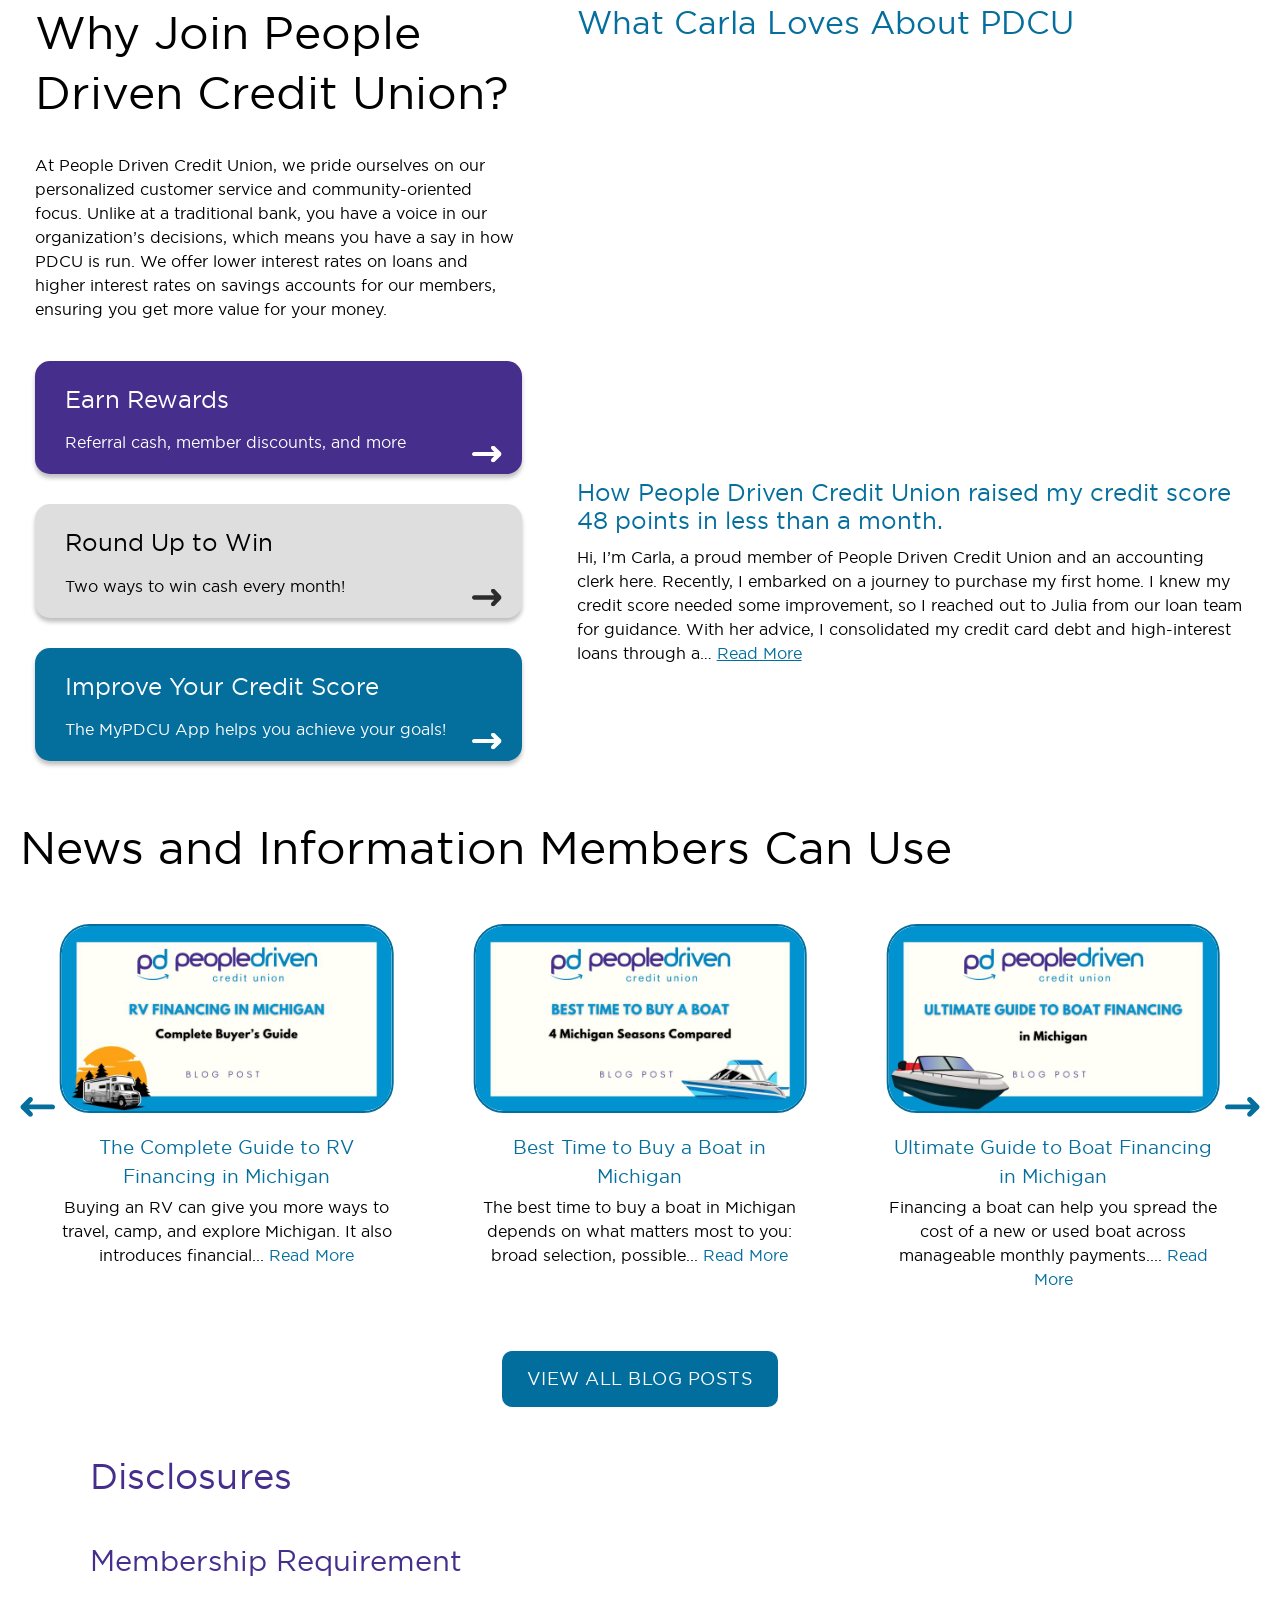
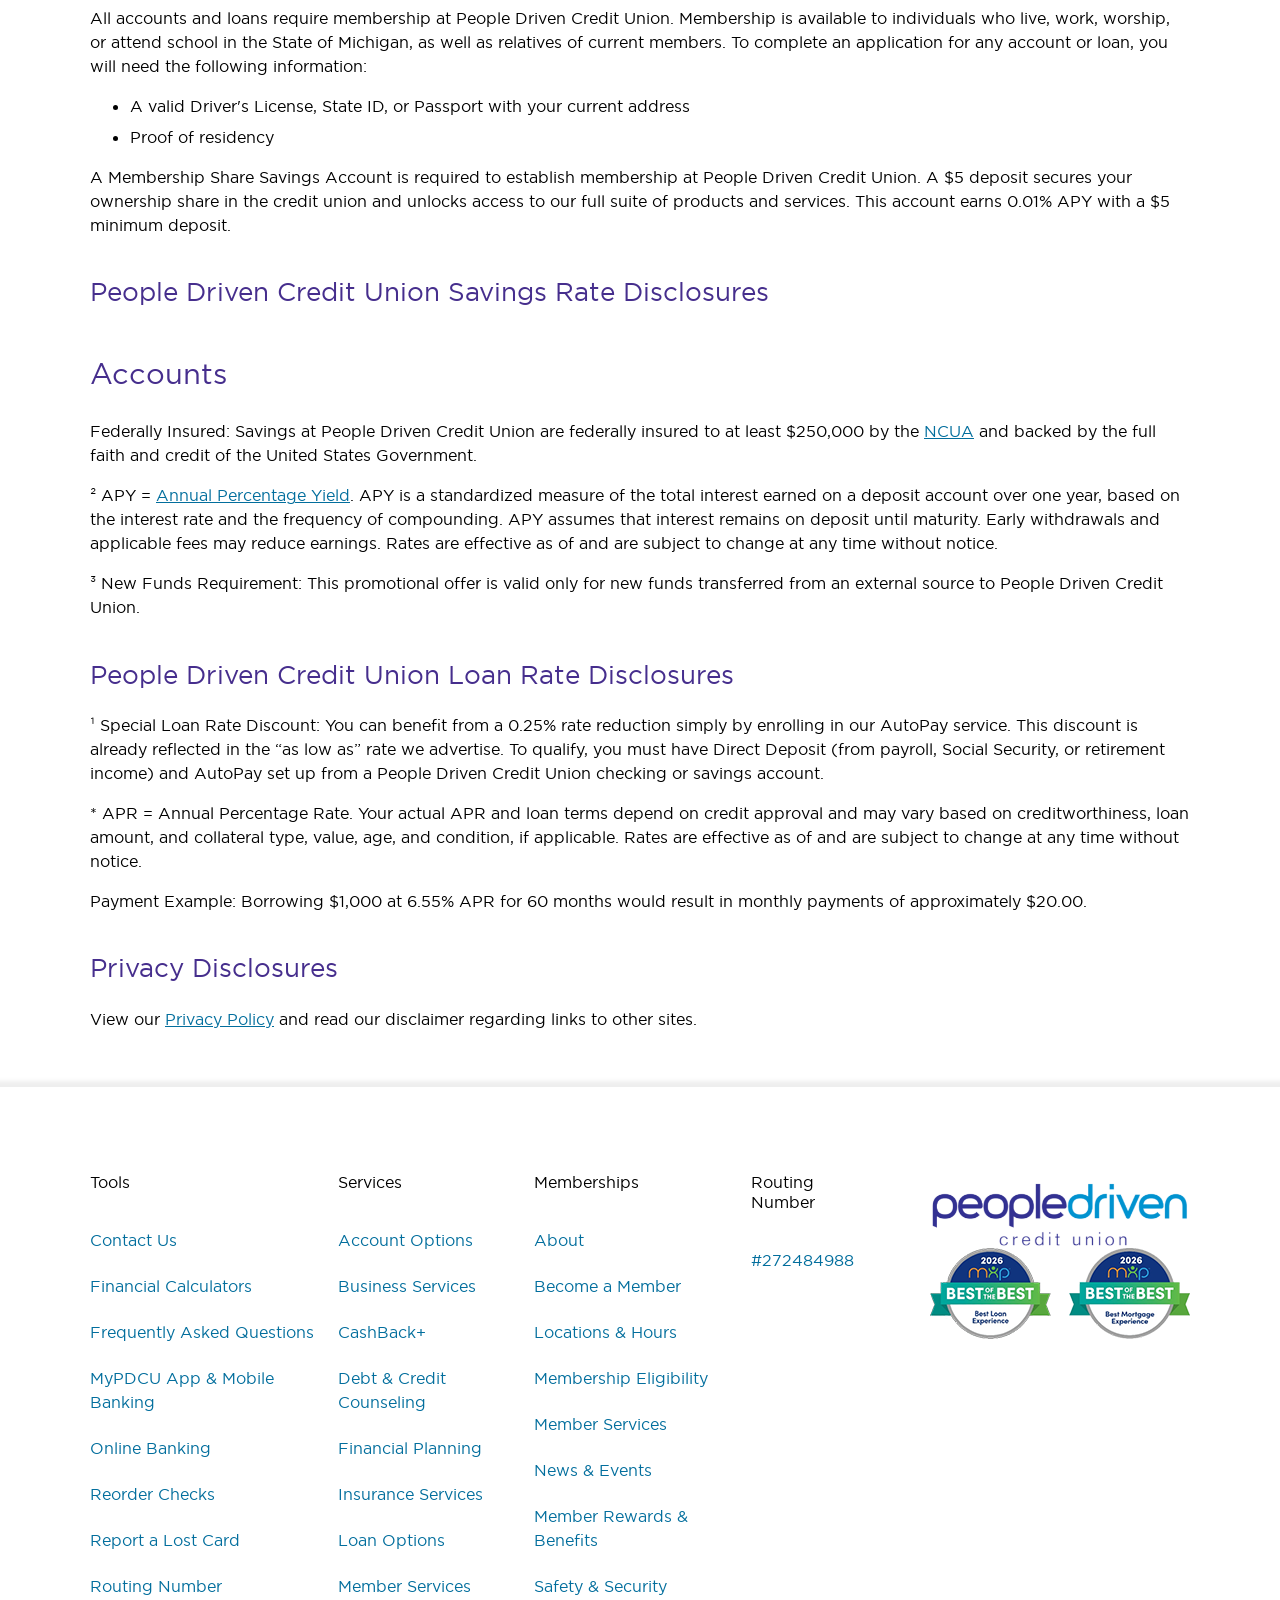
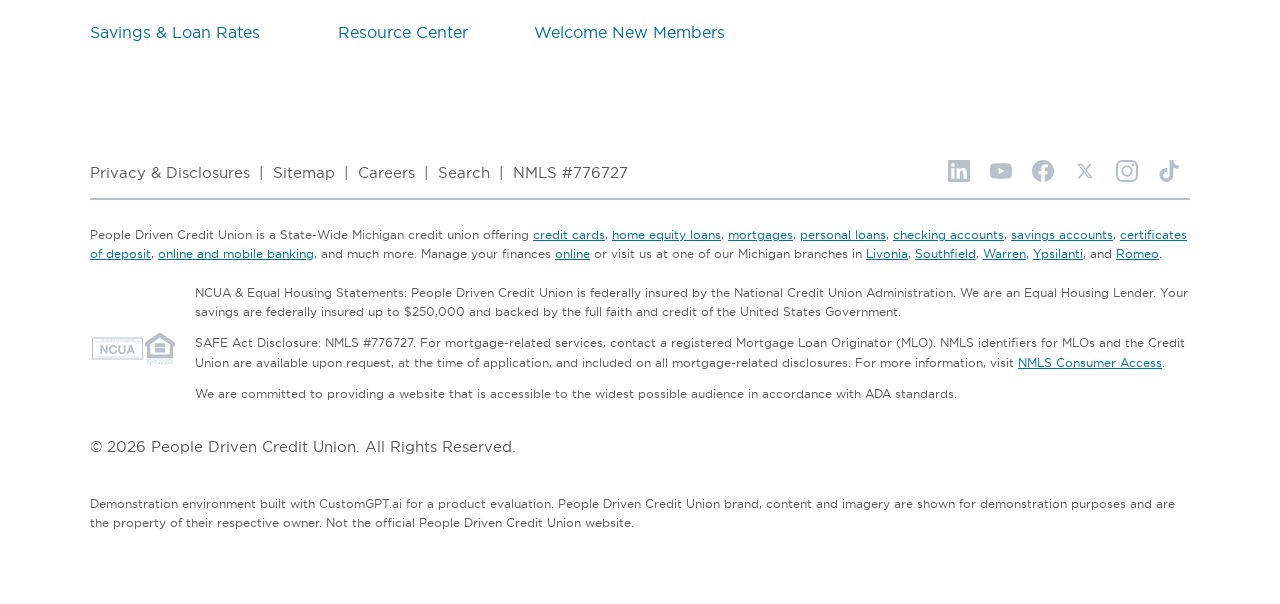
==== commit 5036aa1f: "Add Try our AI Assistant header button and an inline-embed assistant page Co-Authored-By: Claude Fab" ====
--- a/index.html
+++ b/index.html
@@ -34,8 +34,24 @@
             <button type="submit" aria-label="Search"><img src="assets/icons/search.svg" alt="" width="23" height="23"></button>
           </form>
         </div>
+
+        <!-- AI search results dropdown (CustomGPT.ai Search Generative Experience renders into #customgpt_chat) -->
+        <section class="sge-panel" id="sgePanel" role="dialog" aria-labelledby="sgeTitle" hidden>
+          <header class="sge-panel__head">
+            <div class="sge-panel__titles">
+              <span class="sge-panel__label" id="sgeTitle">AI Search</span>
+              <span class="sge-panel__query" id="sgeQuery"></span>
+            </div>
+            <button class="sge-panel__close" id="sgeClose" type="button" aria-label="Close search results">&times;</button>
+          </header>
+          <div class="sge-panel__body">
+            <div class="sge-panel__loading" id="sgeLoading"><span class="sge-panel__spinner"></span> Searching peopledrivencu.org&hellip;</div>
+            <div id="customgpt_chat"></div>
+          </div>
+        </section>
       </div>
       <div class="navigation__right">
+        <a class="try-ai" href="assistant.html"><svg viewBox="0 0 24 24" width="18" height="18" aria-hidden="true"><path d="M12 2l1.8 5.2L19 9l-5.2 1.8L12 16l-1.8-5.2L5 9l5.2-1.8L12 2zm7 11l.9 2.6L22.5 16.5l-2.6.9L19 20l-.9-2.6-2.6-.9 2.6-.9L19 13zM5 14l.7 2 2 .7-2 .7L5 19.4l-.7-2-2-.7 2-.7L5 14z" fill="currentColor"/></svg>Try our AI Assistant</a>
         <button class="login login-trigger" type="button" aria-haspopup="true">
           <svg fill="none" height="21" viewBox="0 0 20 21" width="20" xmlns="http://www.w3.org/2000/svg" aria-hidden="true"><path d="M10.0038 11.1024C6.94383 11.1024 4.44873 8.61514 4.44873 5.55512C4.44873 2.4951 6.93598 0 10.0038 0C13.0717 0 15.559 2.48725 15.559 5.55512C15.559 8.62299 13.0717 11.1024 10.0038 11.1024ZM10.0038 1.96155C8.0266 1.96155 6.41028 3.57003 6.41028 5.55512C6.41028 7.54021 8.01876 9.14084 10.0038 9.14084C11.9889 9.14084 13.5974 7.53237 13.5974 5.55512C13.5974 3.57787 11.9889 1.96155 10.0038 1.96155Z" fill="white"/><path d="M19.0192 20.1255H0.980777C0.439388 20.1255 0 19.6862 0 19.1448C0 13.6289 4.48803 9.14084 10.0039 9.14084C15.5198 9.14084 20.0078 13.6289 20.0078 19.1448C20.0078 19.6862 19.5685 20.1255 19.0271 20.1255H19.0192ZM2.02432 18.164H17.9835C17.4971 14.1938 14.1075 11.1024 10.0039 11.1024C5.90035 11.1024 2.51079 14.186 2.02432 18.164Z" fill="white"/></svg>
           Login
@@ -214,25 +230,6 @@
   </div>
 </header>
 
-<!-- AI search results panel (CustomGPT.ai Search Generative Experience renders into #customgpt_chat) -->
-<div class="sge-backdrop" id="sgeBackdrop" hidden></div>
-<section class="sge-panel" id="sgePanel" role="dialog" aria-modal="true" aria-labelledby="sgeTitle" hidden>
-  <header class="sge-panel__head">
-    <div class="sge-panel__titles">
-      <span class="sge-panel__label" id="sgeTitle">PDCU AI Search</span>
-      <span class="sge-panel__query" id="sgeQuery"></span>
-    </div>
-    <button class="sge-panel__close" id="sgeClose" type="button" aria-label="Close search results">&times;</button>
-  </header>
-  <div class="sge-panel__body">
-    <div class="sge-panel__loading" id="sgeLoading"><span class="sge-panel__spinner"></span> Searching peopledrivencu.org&hellip;</div>
-    <div id="customgpt_chat"></div>
-  </div>
-  <footer class="sge-panel__foot">
-    <span id="sgeHint">Ask anything about accounts, loans, rates, branches or digital banking.</span>
-    <span class="sge-panel__foot-right">Answers are generated from PDCU website content. Need account help? Call <a href="tel:+1-844-700-7328">844-700-PDCU</a>.</span>
-  </footer>
-</section>
 
 <main class="g-page-content">
 
--- a/css/styles.css
+++ b/css/styles.css
@@ -83,6 +83,7 @@
 .c-search__form button{ position:relative; top:2px; border:0; background:none; padding:0 0 0 10px; }
 .c-search__ai{ flex:none; margin-left:8px; padding:2px 7px; border-radius:20px; background:var(--purple); color:#fff; font-size:10.5px; font-weight:700; letter-spacing:.6px; line-height:1.4; }
 .c-search:focus-within{ box-shadow:0 0 0 2px rgba(70,46,141,.25); }
+.search-area.is-open .c-search{ box-shadow:0 0 0 2px rgba(70,46,141,.35); }
 .c-search__form button svg{ width:23px; height:23px; }
 
 .navigation__right{ display:flex; align-items:center; position:relative; }
@@ -93,6 +94,13 @@
 }
 .navigation__right .login svg{ margin-right:9px; position:relative; top:1px; }
 .navigation__right .login:hover{ background:var(--purple); }
+.navigation__right .try-ai{
+  display:inline-flex; align-items:center; gap:7px; margin-left:16px; padding:9px 18px 10px; border-radius:30px; white-space:nowrap;
+  background:linear-gradient(110deg,#046e9d,#2a9ad6); color:#fff; font-size:15px; font-weight:700; line-height:1; transition:filter .15s;
+}
+.navigation__right .try-ai:hover{ filter:brightness(1.08); }
+.page-assistant .navigation__right .try-ai{ background:var(--purple); }
+
 
 /* login popover */
 .c-login__container{
@@ -427,46 +435,56 @@
 .cgpt-setup[hidden]{ display:none; }
 
 /* ------------------------------------------------------------
-   AI search results panel (SGE)
-   ------------------------------------------------------------ */
-.sge-backdrop{ position:fixed; inset:0; z-index:8000; background:rgba(12,10,40,.45); backdrop-filter:blur(1.5px); }
-.sge-backdrop[hidden],.sge-panel[hidden]{ display:none; }
+   AI search results dropdown (SGE), anchored under the search pill
+   ------------------------------------------------------------ */
+.g-header .search-area{ z-index:1100; }
 .sge-panel{
-  position:fixed; top:104px; left:50%; z-index:8100; width:min(920px, calc(100vw - 32px)); max-height:calc(100vh - 124px);
-  display:flex; flex-direction:column; transform:translateX(-50%);
-  background:#fff; border-radius:20px; border-top:6px solid var(--purple); box-shadow:0 30px 80px rgba(0,0,0,.35);
-  animation:sgeDrop .22s ease-out;
-}
-@keyframes sgeDrop{ from{ opacity:0; transform:translateX(-50%) translateY(-12px); } to{ opacity:1; transform:translateX(-50%) translateY(0); } }
-.sge-panel::before{ content:""; position:absolute; top:-18px; left:50%; width:24px; height:24px; margin-left:-12px; background:var(--purple); transform:rotate(45deg); border-radius:4px; }
-.sge-panel__head{ display:flex; align-items:center; justify-content:space-between; gap:16px; padding:18px 22px 14px; border-bottom:1px solid var(--gray); }
-.sge-panel__titles{ display:flex; align-items:baseline; flex-wrap:wrap; gap:6px 14px; min-width:0; }
-.sge-panel__label{ display:inline-flex; align-items:center; gap:8px; color:var(--blue); font-size:13px; font-weight:700; letter-spacing:2px; text-transform:uppercase; }
+  position:absolute; top:calc(100% + 10px); left:-40px; z-index:1100; width:min(620px, calc(100vw - 32px));
+  display:flex; flex-direction:column; background:#fff; border-radius:16px; border:1px solid var(--gray);
+  box-shadow:0 24px 60px rgba(0,0,0,.28); animation:sgeDrop .18s ease-out; text-align:left;
+}
+.sge-panel[hidden]{ display:none; }
+@keyframes sgeDrop{ from{ opacity:0; transform:translateY(-8px); } to{ opacity:1; transform:translateY(0); } }
+.sge-panel__head{ display:flex; align-items:center; justify-content:space-between; gap:12px; padding:14px 18px 12px; border-bottom:1px solid var(--gray); }
+.sge-panel__titles{ display:flex; align-items:baseline; flex-wrap:wrap; gap:4px 12px; min-width:0; }
+.sge-panel__label{ display:inline-flex; align-items:center; gap:8px; color:var(--purple); font-size:12px; font-weight:700; letter-spacing:2px; text-transform:uppercase; white-space:nowrap; }
 .sge-panel__label::before{ content:"AI"; padding:2px 7px; border-radius:20px; background:var(--purple); color:#fff; font-size:10.5px; letter-spacing:.6px; }
-.sge-panel__query{ color:#000; font-size:22px; line-height:1.25; }
+.sge-panel__query{ color:#000; font-size:16px; font-weight:700; line-height:1.3; }
 .sge-panel__query::before{ content:"\201C"; } .sge-panel__query::after{ content:"\201D"; }
-.sge-panel__close{ flex:none; width:38px; height:38px; border:0; border-radius:50%; background:#f2f2f2; color:#333; font-size:26px; line-height:1; transition:background .15s; }
+.sge-panel__close{ flex:none; width:32px; height:32px; border:0; border-radius:50%; background:#f2f2f2; color:#333; font-size:22px; line-height:1; transition:background .15s; }
 .sge-panel__close:hover{ background:var(--gray); }
-.sge-panel__body{ position:relative; flex:1 1 auto; min-height:0; height:min(560px, calc(100vh - 260px)); overflow:auto; background:#fafafa; }
+.sge-panel__body{ position:relative; height:min(520px, calc(100vh - 190px)); overflow:auto; background:#fff; border-radius:0 0 16px 16px; }
 #customgpt_chat{ height:100%; }
 #customgpt_chat iframe{ display:block; width:100%; min-height:100%; }
-.sge-panel__loading{ position:absolute; inset:0; z-index:1; display:flex; align-items:center; justify-content:center; gap:12px; background:#fafafa; color:var(--gray-text); font-size:16px; }
+.sge-panel__loading{ position:absolute; inset:0; z-index:1; display:flex; align-items:center; justify-content:center; gap:12px; background:#fff; color:var(--gray-text); font-size:15px; }
 .sge-panel__loading[hidden]{ display:none; }
-.sge-panel__spinner{ width:22px; height:22px; border:3px solid var(--gray); border-top-color:var(--blue); border-radius:50%; animation:sgeSpin .8s linear infinite; }
+.sge-panel__spinner{ width:20px; height:20px; border:3px solid var(--gray); border-top-color:var(--blue); border-radius:50%; animation:sgeSpin .8s linear infinite; }
 @keyframes sgeSpin{ to{ transform:rotate(360deg); } }
-.sge-panel__foot{ display:flex; justify-content:space-between; gap:16px; padding:12px 22px 14px; border-top:1px solid var(--gray); color:var(--gray-text); font-size:13px; line-height:1.45; }
-.sge-panel__foot a{ color:var(--blue-link); text-decoration:underline; }
-.sge-panel__foot-right{ text-align:right; }
-body.sge-open{ overflow:hidden; }
-@media (max-width:767px){
-  .sge-panel{ top:12px; width:calc(100vw - 16px); max-height:calc(100vh - 24px); border-radius:16px; }
-  .sge-panel::before{ display:none; }
-  .sge-panel__body{ height:calc(100vh - 210px); }
-  .sge-panel__query{ font-size:18px; }
-  .sge-panel__foot{ flex-direction:column; gap:6px; }
-  .sge-panel__foot-right{ text-align:left; }
-  .c-search__ai{ display:none; }
-}
+@media (max-width:1100px){ .sge-panel{ left:0; width:min(640px, calc(100vw - 32px)); } }
+@media (max-width:959px){ .sge-panel{ left:0; right:0; width:auto; } .sge-panel__body{ height:min(480px, calc(100vh - 220px)); } }
+@media (max-width:767px){ .sge-panel__query{ font-size:15px; } .c-search__ai{ display:none; } }
+
+
+/* ------------------------------------------------------------
+   Assistant page (inline embed of the live agent)
+   ------------------------------------------------------------ */
+.assistant-hero{ padding:56px 20px 36px; background:linear-gradient(180deg,#f4f2fb 0%,#fff 100%); text-align:center; }
+.assistant-hero .subheading{ margin-bottom:6px; color:var(--blue); font-size:14px; font-weight:700; letter-spacing:2px; text-transform:uppercase; }
+.assistant-hero h1{ margin:0 0 14px; font-size:46px; line-height:1.15; }
+.assistant-hero__lead{ max-width:820px; margin:0 auto; font-size:18px; line-height:1.55; color:#333; }
+.assistant-body{ padding:10px 20px 70px; }
+.assistant-grid{ display:grid; grid-template-columns:minmax(0,1fr) 340px; gap:40px; align-items:start; max-width:1240px; }
+.assistant-card{ border-radius:24px; box-shadow:0 12px 40px rgba(70,46,141,.18); background:#fff; }
+#customgpt_assistant .cgptcb-embed-chat-box-container{ height:720px !important; }
+#customgpt_assistant iframe{ display:block; width:100%; }
+.assistant-side h2{ margin:0 0 14px; color:var(--purple); font-size:22px; font-weight:700; }
+.assistant-side h2 + ul{ margin-bottom:30px; }
+.assistant-examples li{ margin-bottom:10px; padding:12px 16px; border-radius:12px; background:#f2f2f2; color:#222; font-size:15px; }
+.assistant-notes li{ position:relative; margin-bottom:12px; padding-left:26px; font-size:15px; line-height:1.5; color:#333; }
+.assistant-notes li::before{ content:""; position:absolute; left:0; top:4px; width:16px; height:16px; border-radius:50%; background:var(--blue); }
+.assistant-side__cta .btn{ width:100%; }
+@media (max-width:1024px){ .assistant-grid{ grid-template-columns:1fr; } .assistant-hero h1{ font-size:34px; } }
+@media (max-width:767px){ .navigation__right .try-ai{ margin-left:0; padding:8px 12px; font-size:13px; } .navigation__right .try-ai svg{ display:none; } #customgpt_assistant .cgptcb-embed-chat-box-container{ height:600px !important; } }
 
 /* ------------------------------------------------------------
    Responsive
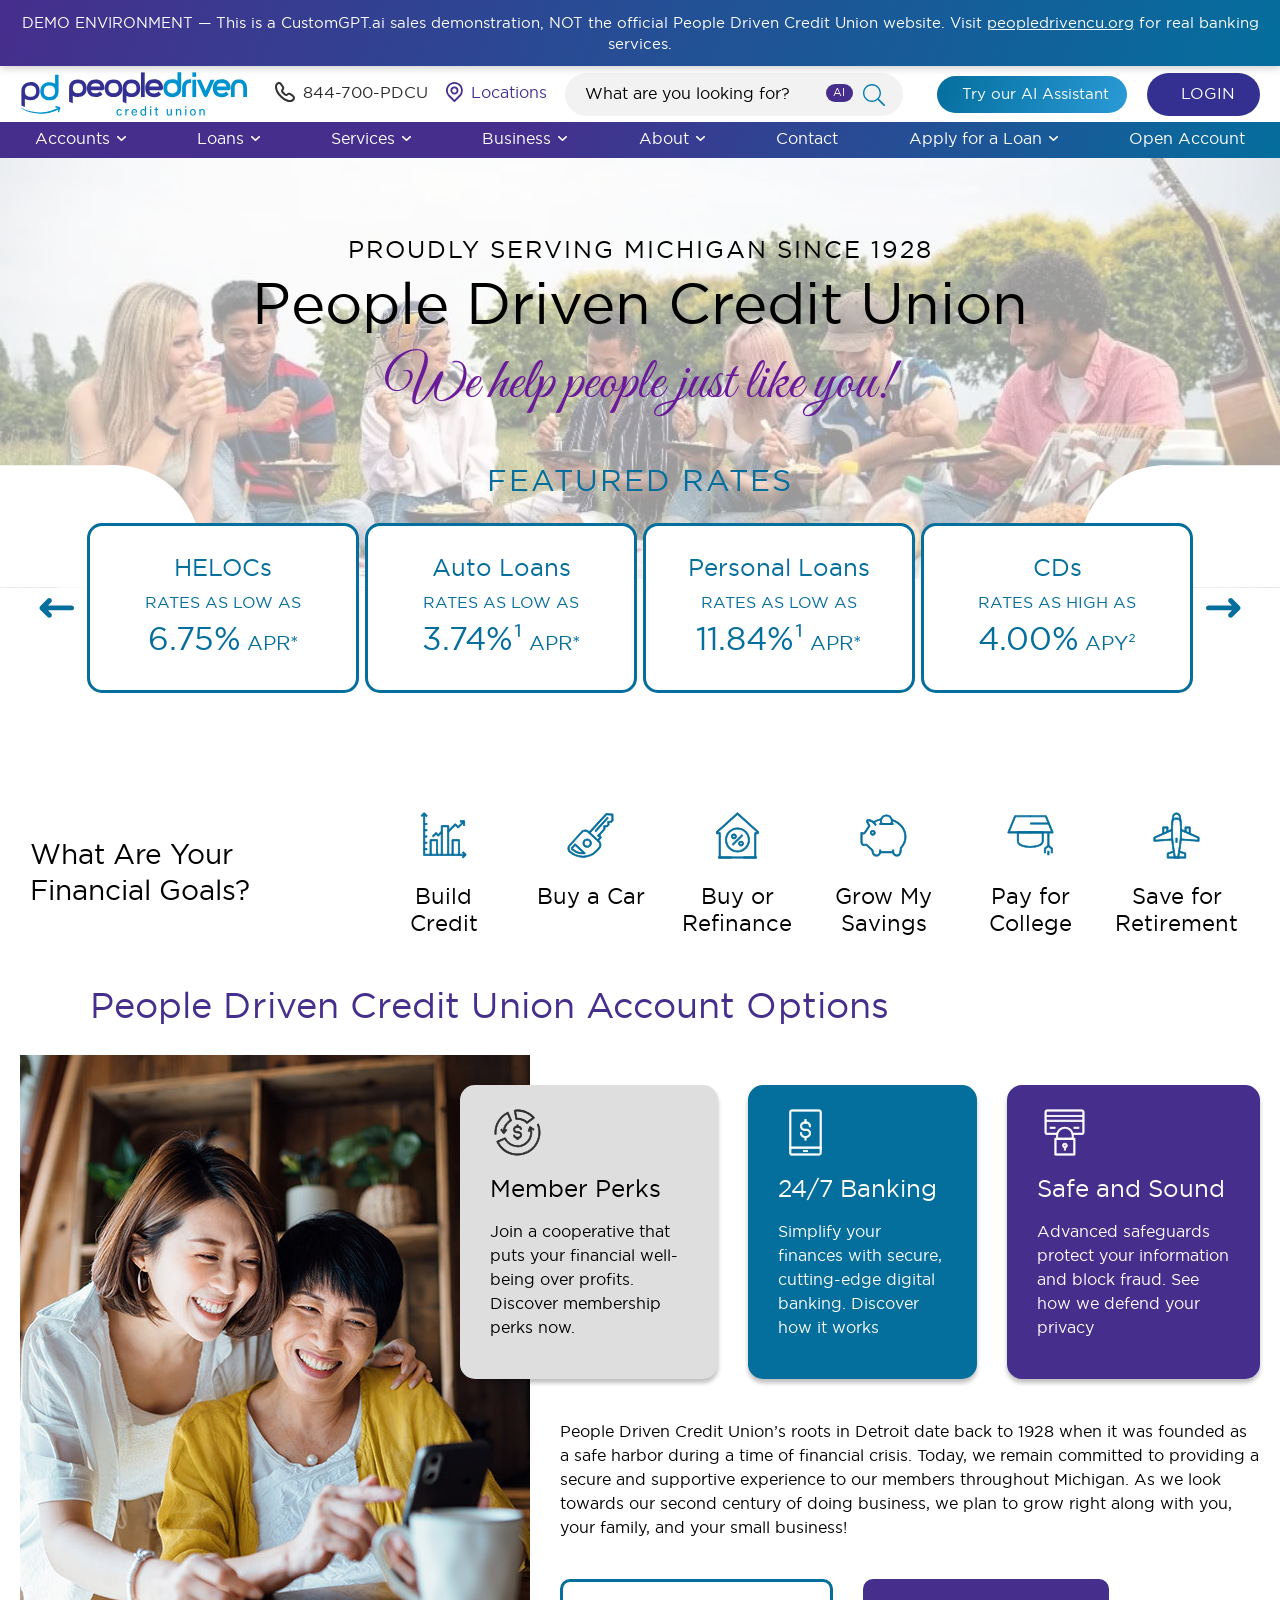
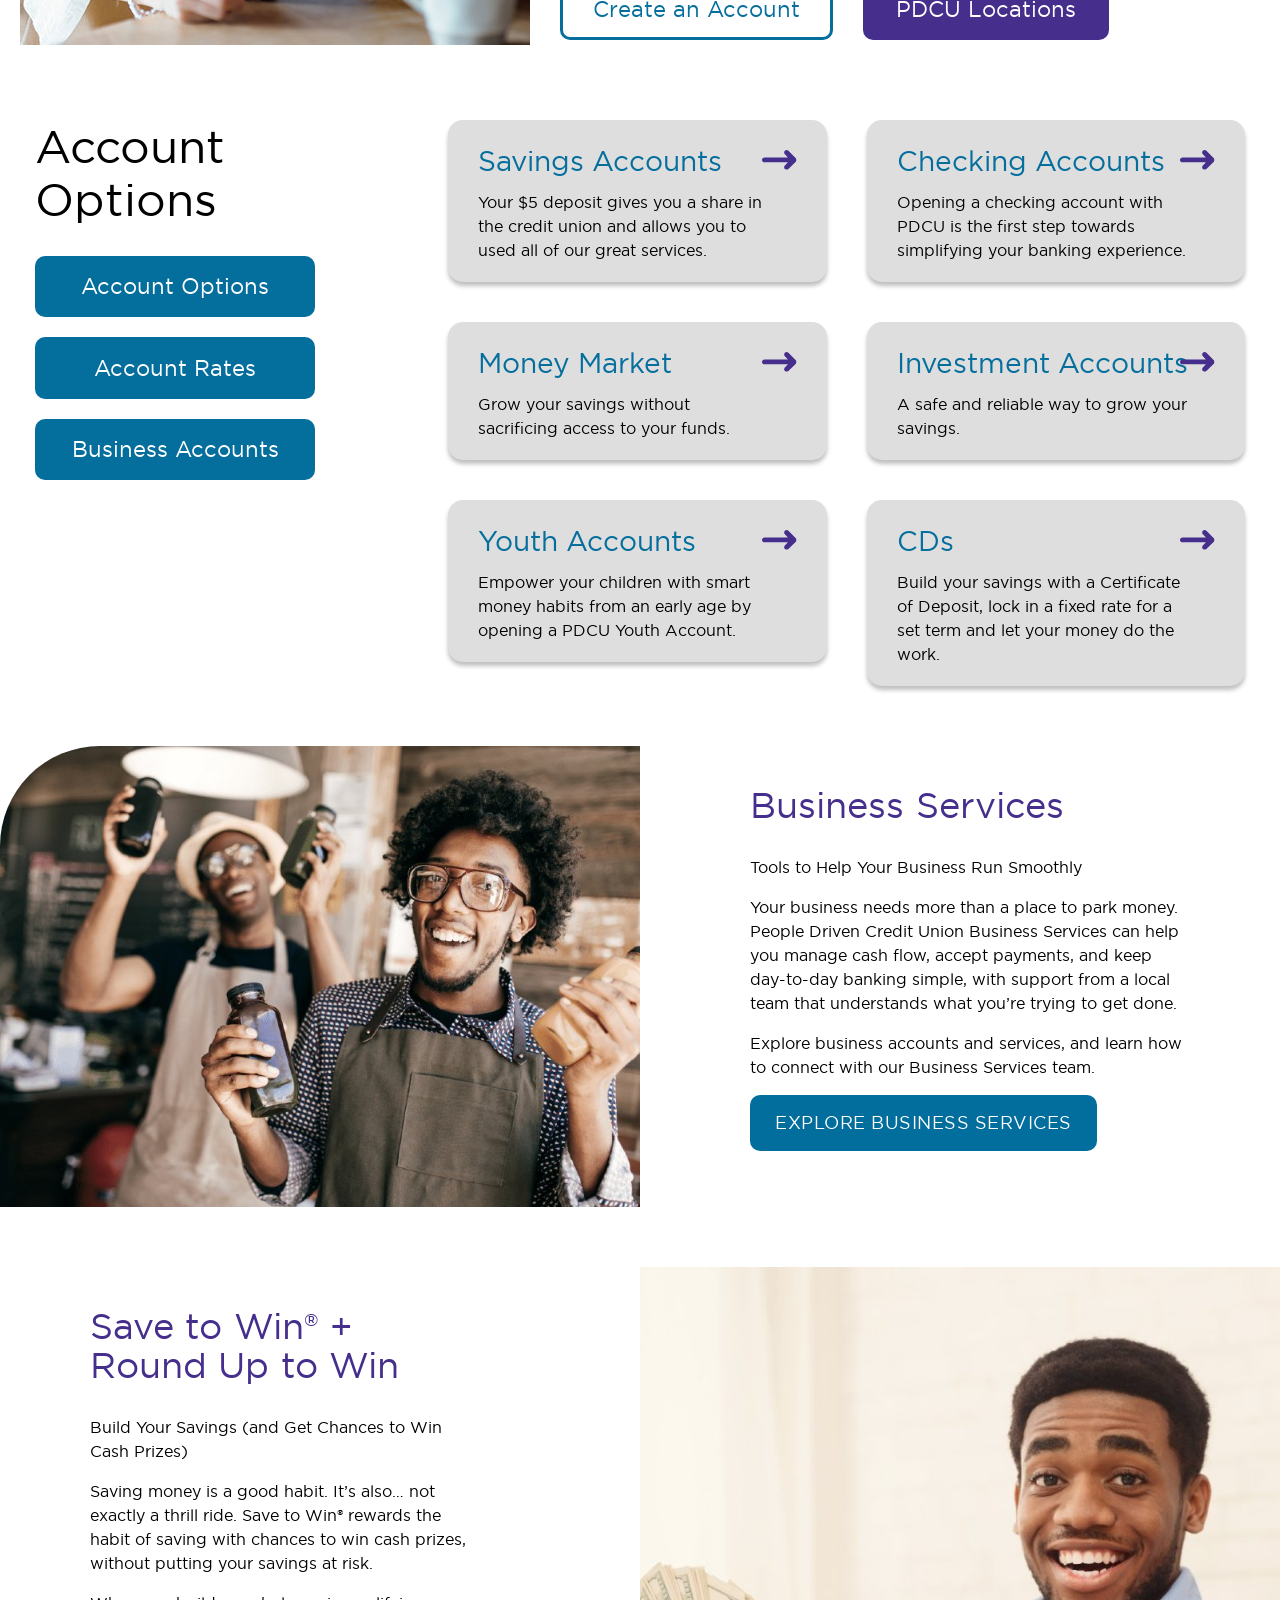
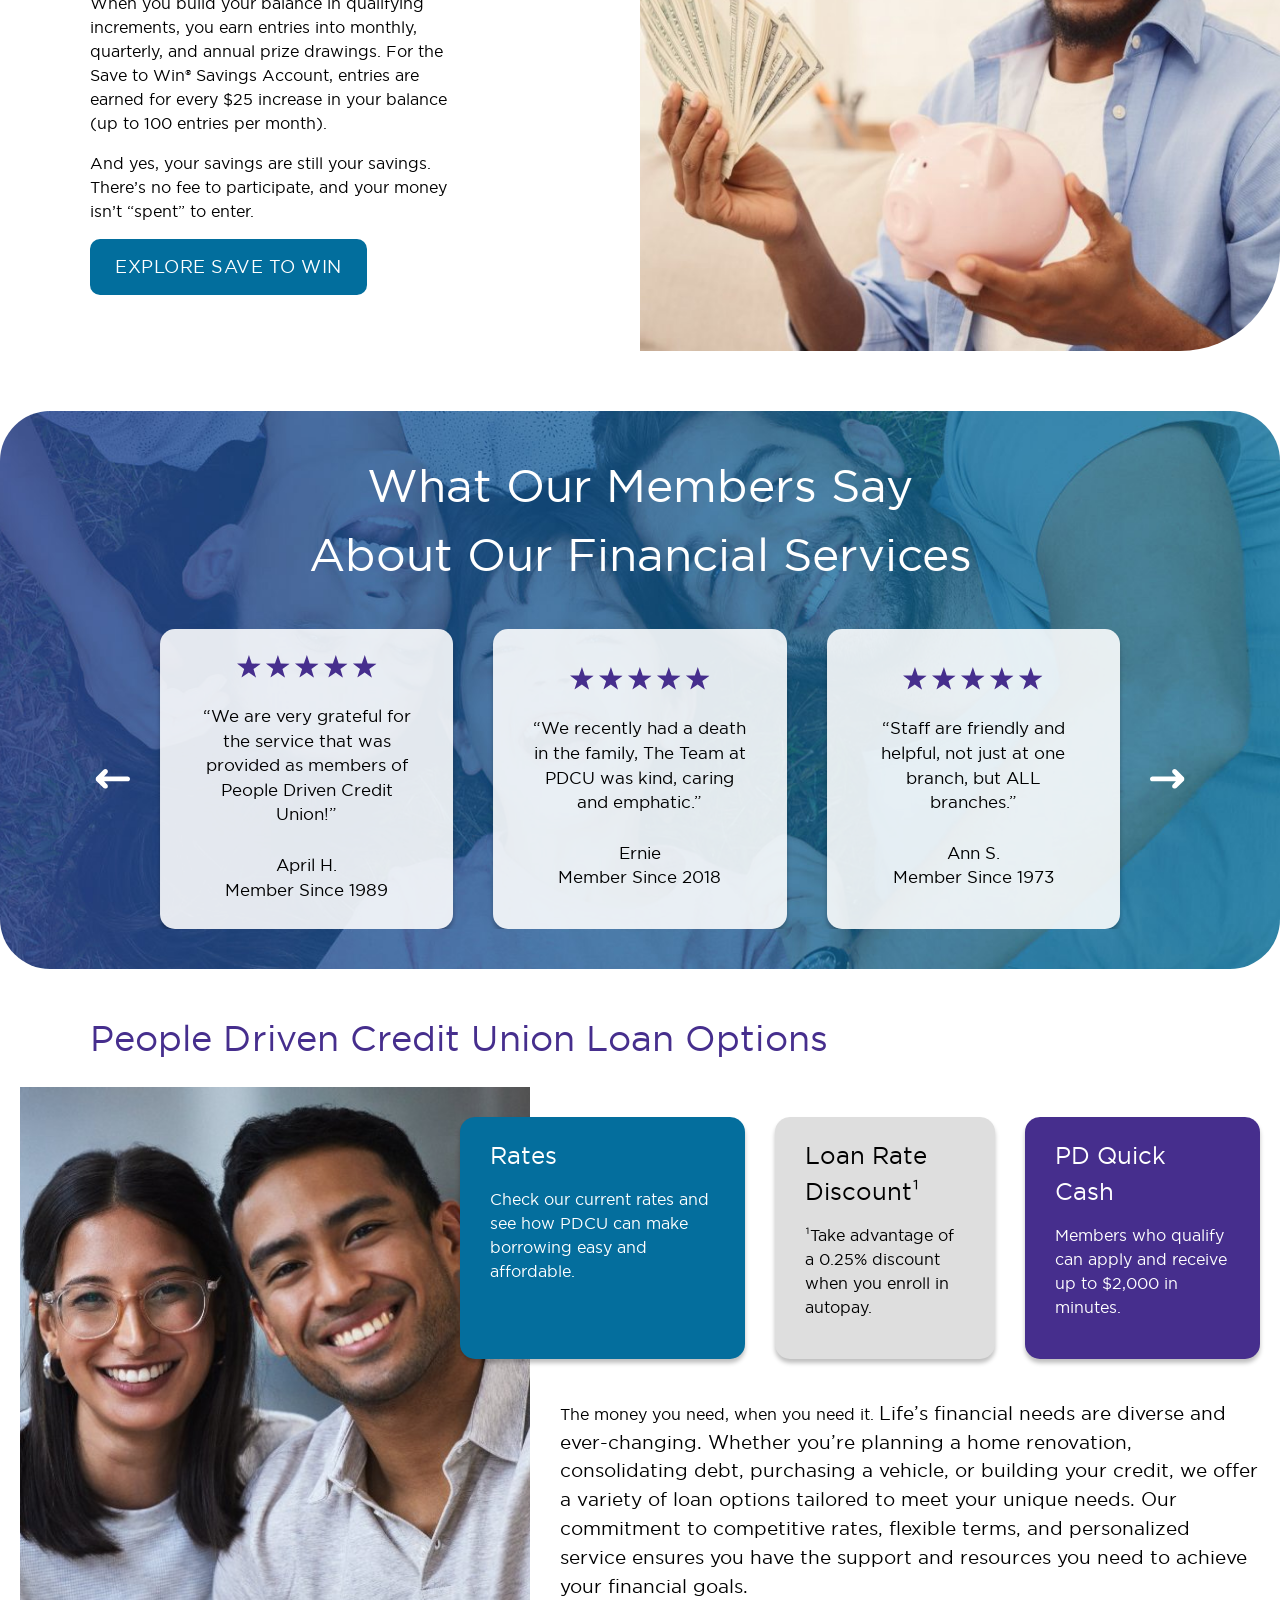
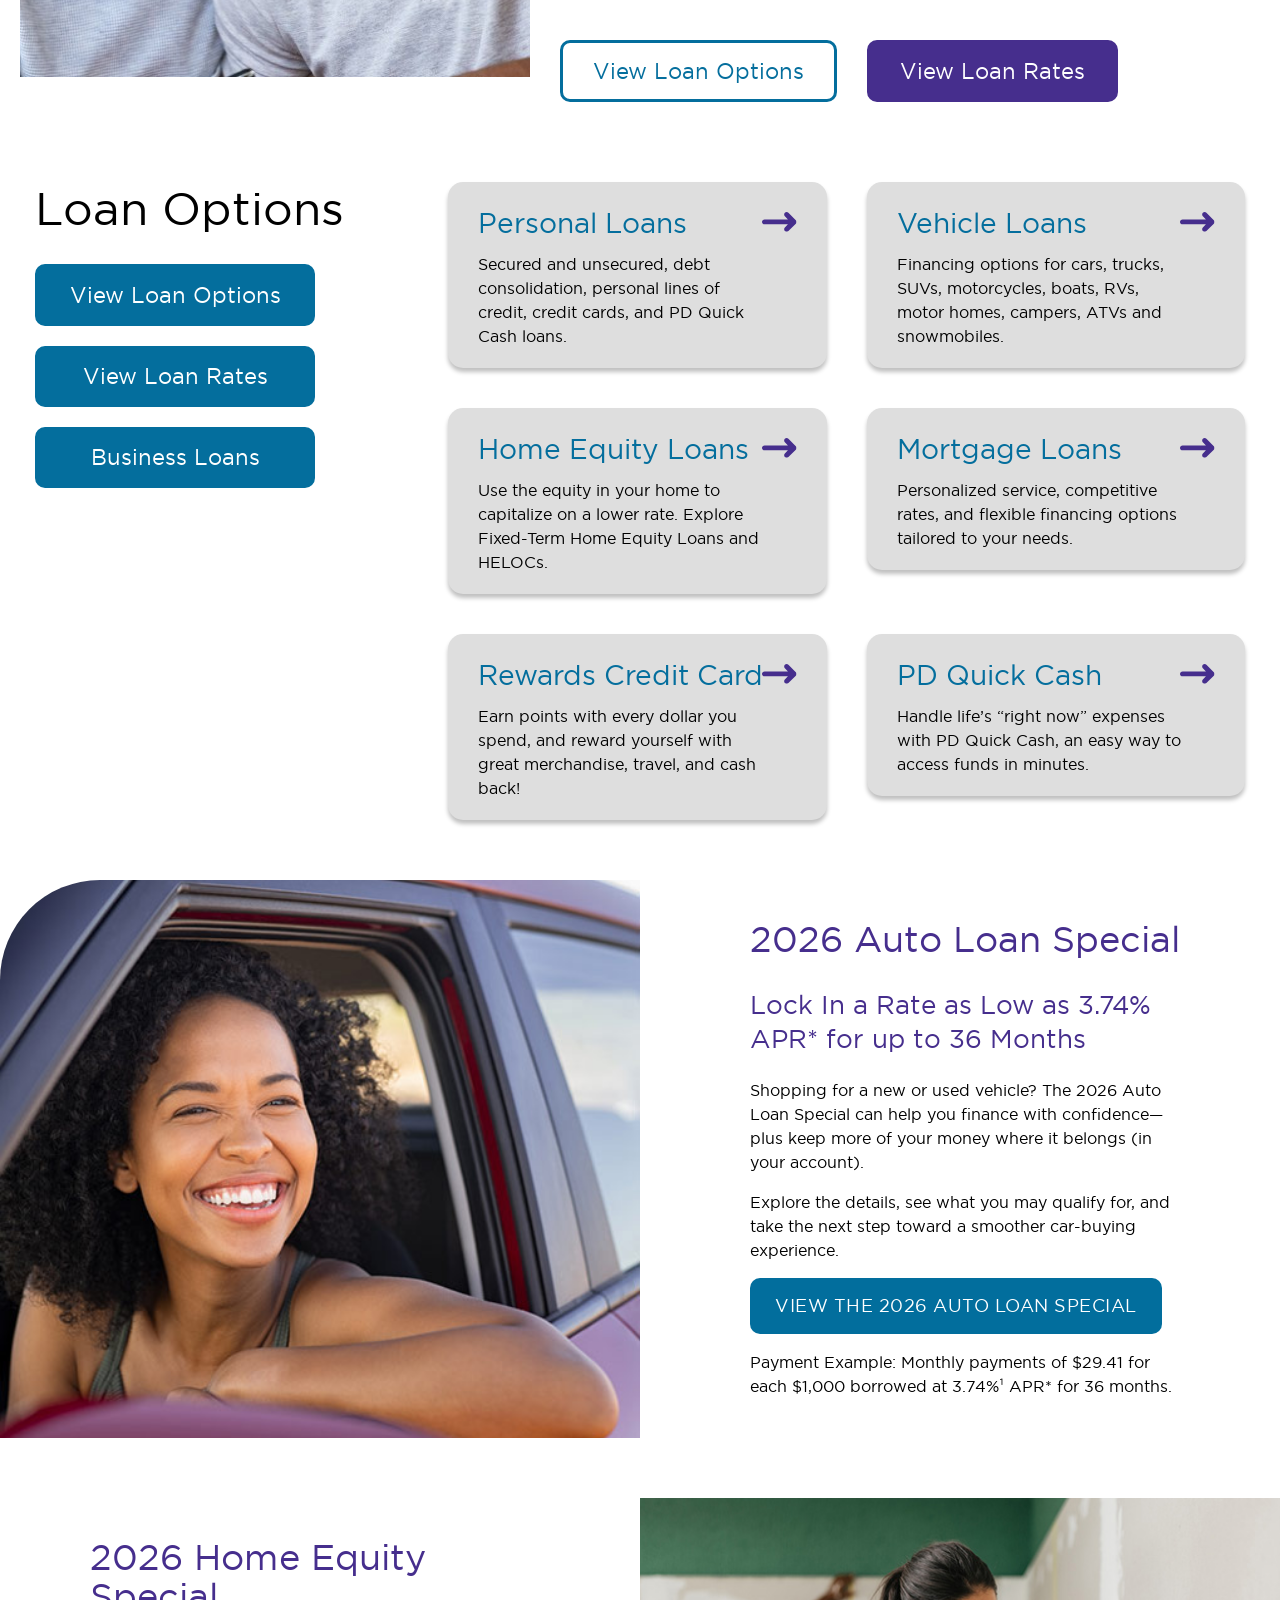
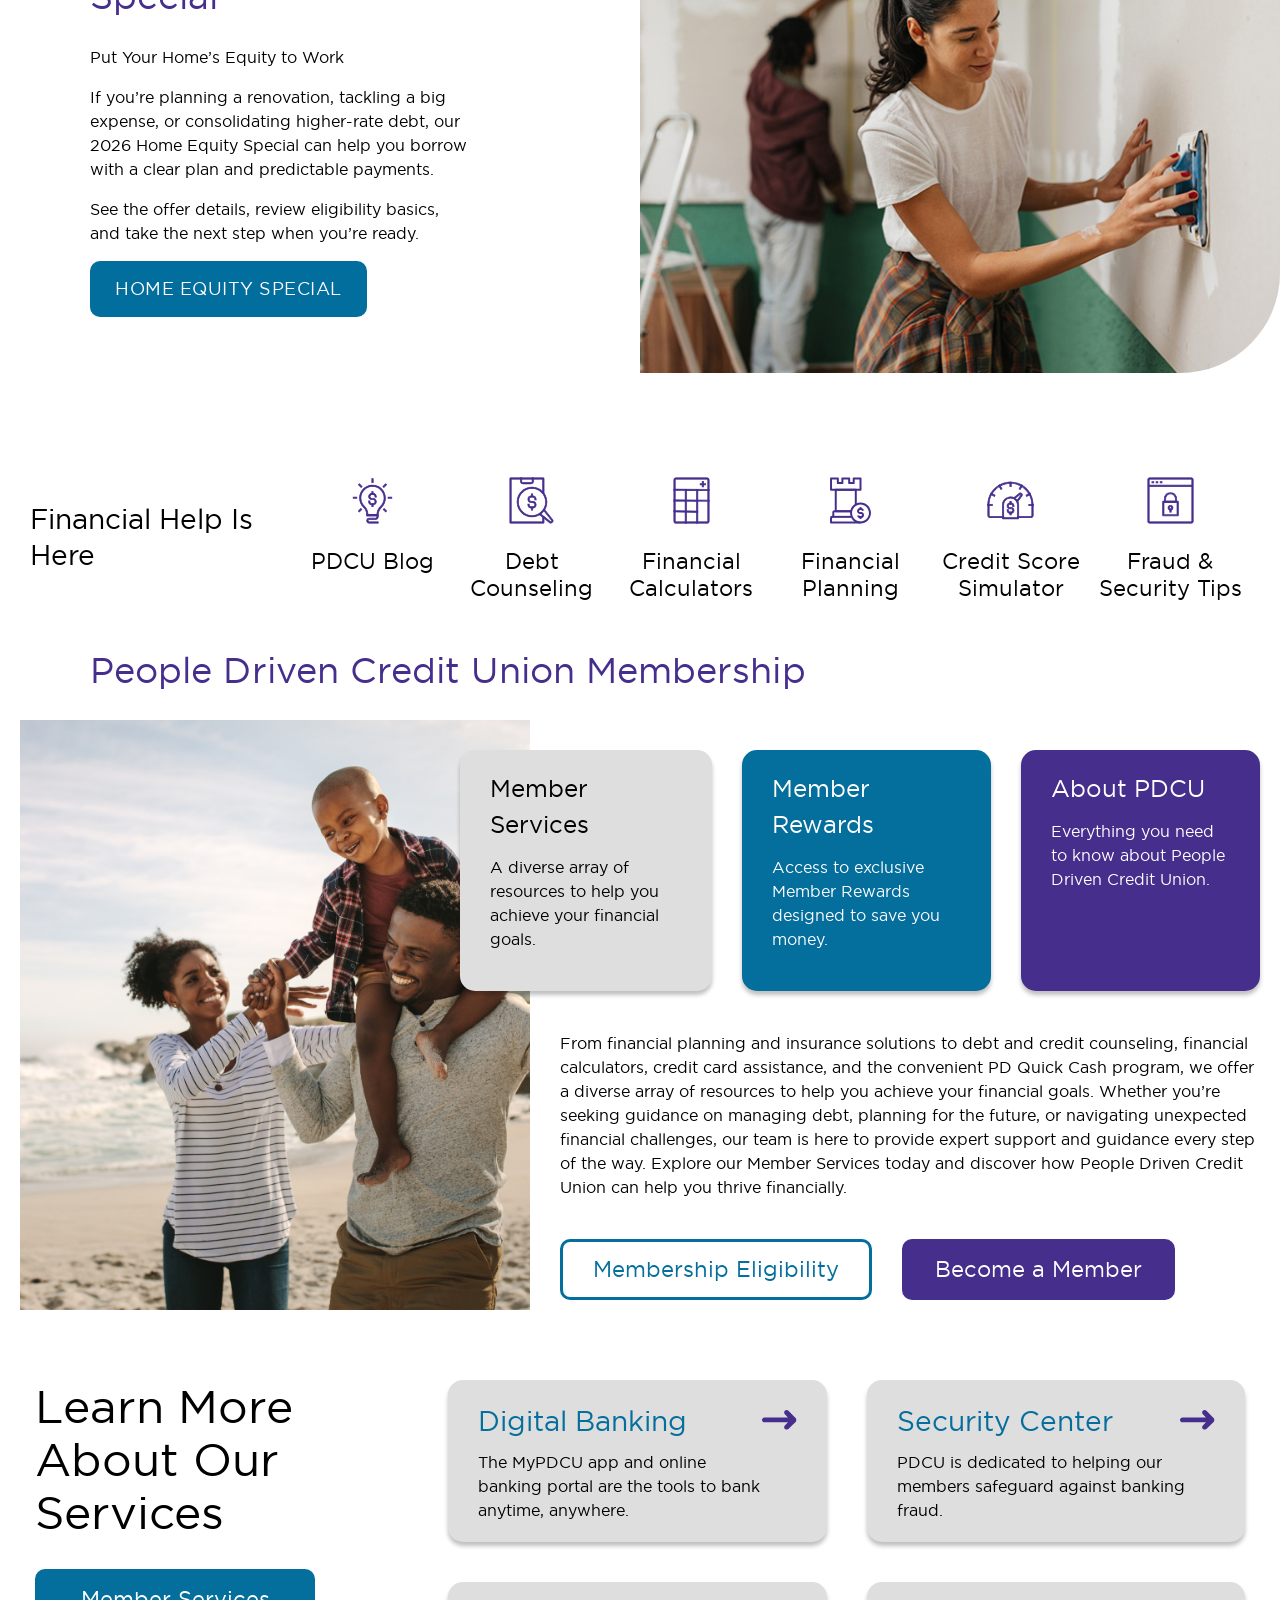
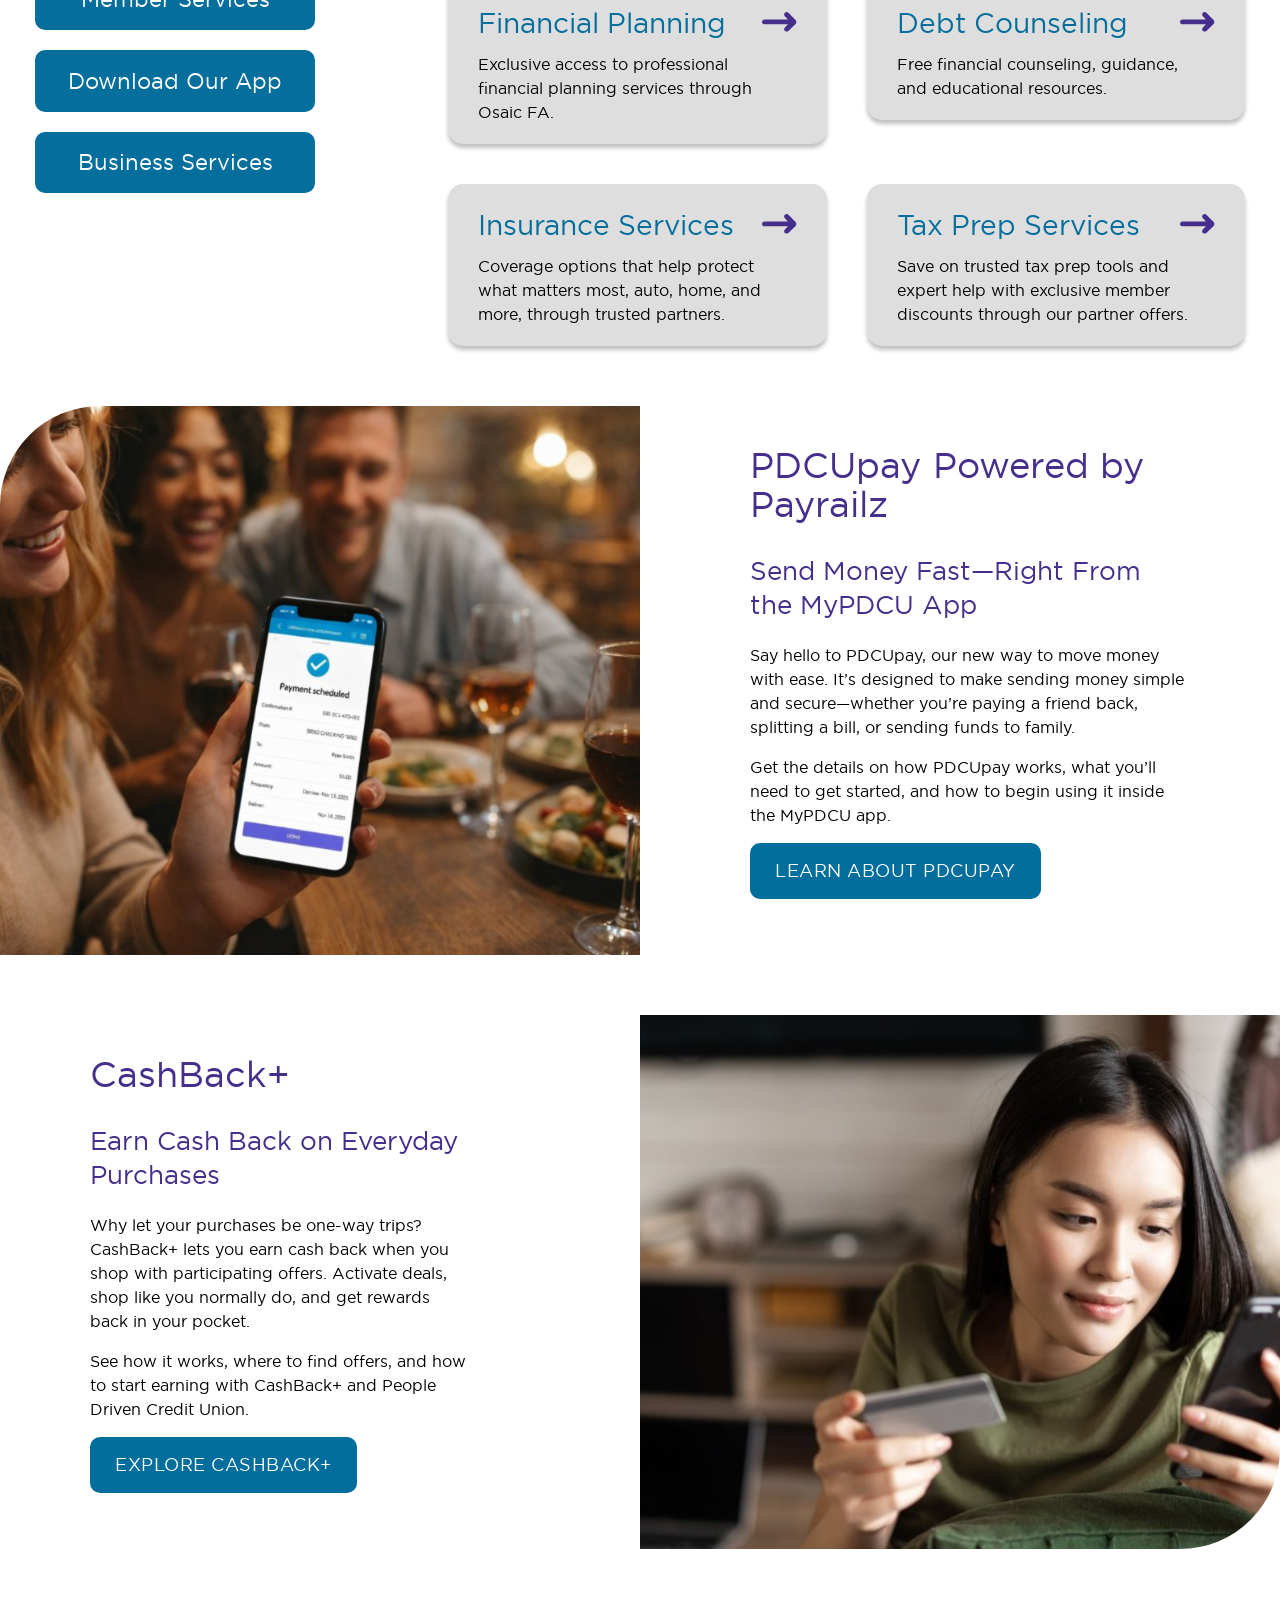
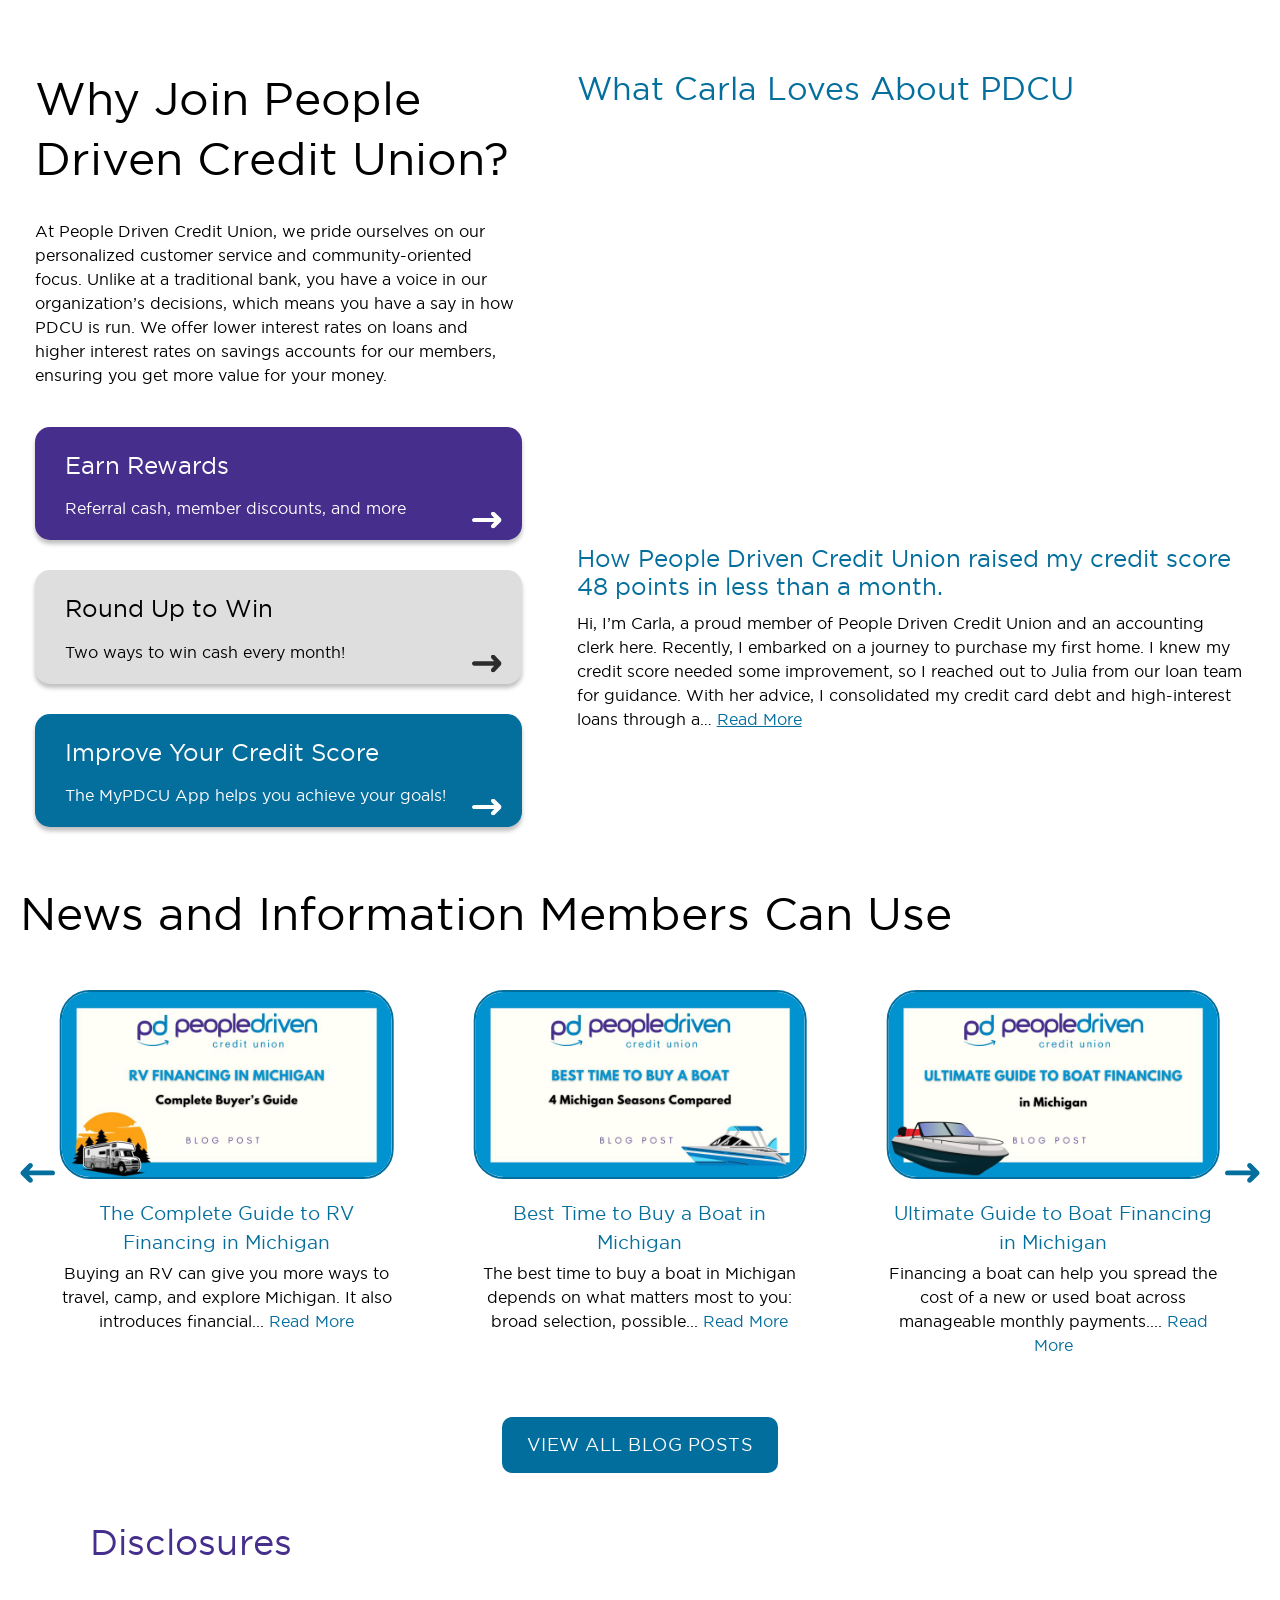
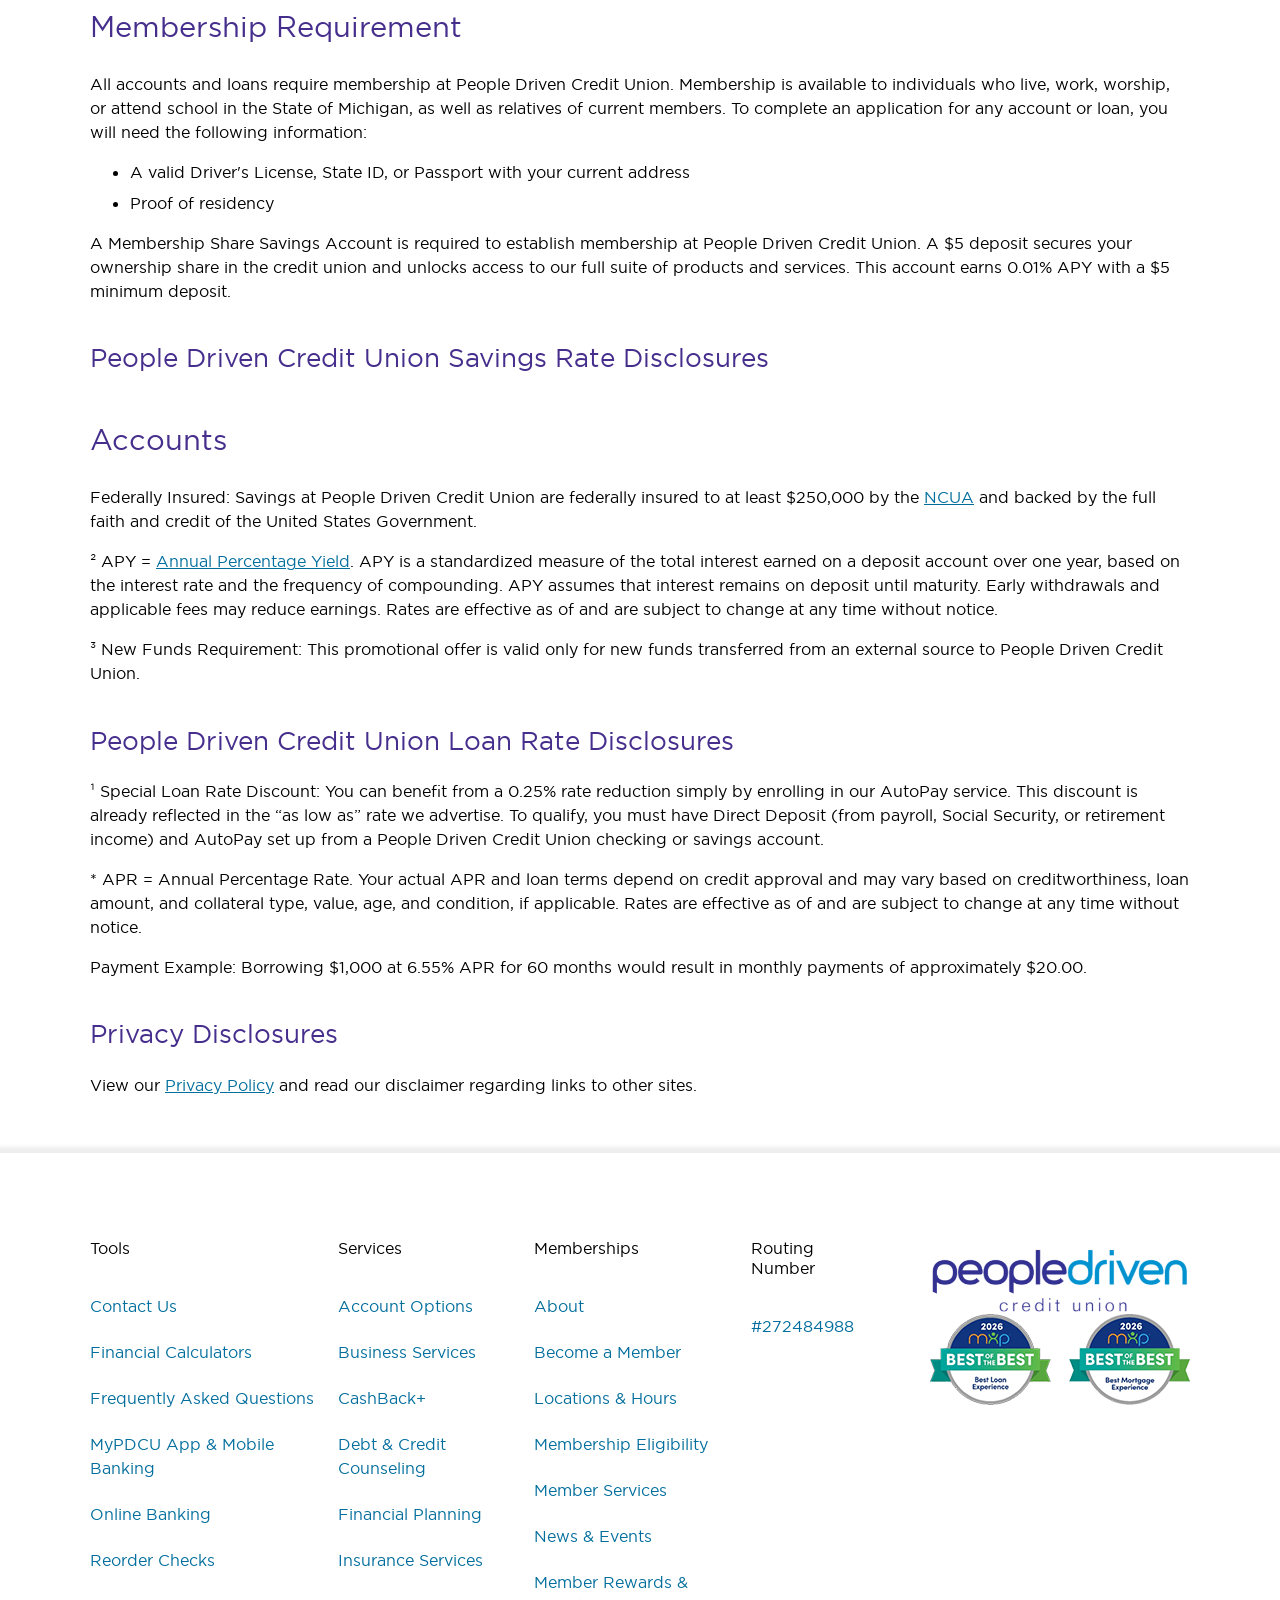
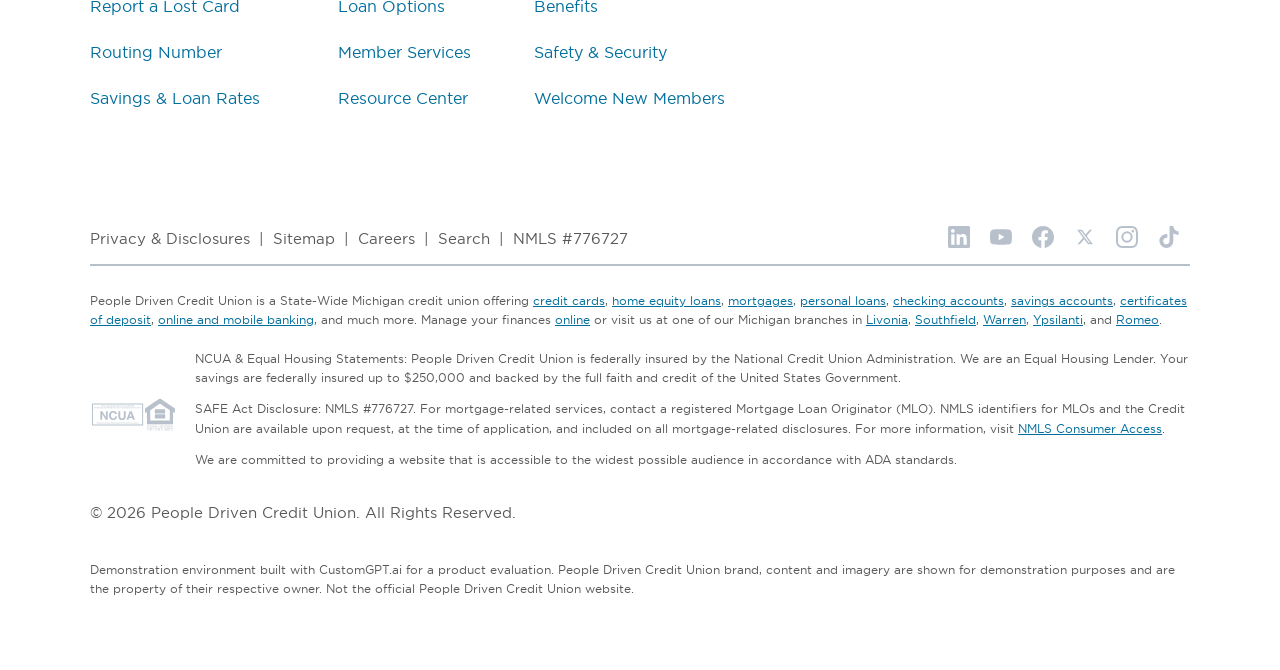
==== commit 10dbf30c: "Add demo safety banner and disable login form - Add sticky purple-to-blue gradient banner on both pa" ====
--- a/index.html
+++ b/index.html
@@ -18,6 +18,10 @@
 </head>
 <body class="home">
 
+<div class="demo-banner">
+  <strong>DEMO ENVIRONMENT</strong> — This is a CustomGPT.ai sales demonstration, NOT the official People Driven Credit Union website. Visit <a href="https://www.peopledrivencu.org/" target="_blank" rel="noopener">peopledrivencu.org</a> for real banking services.
+</div>
+
 <header class="g-header">
   <div class="g-header__top">
     <div class="wrap-1380 g-header__container">
@@ -59,13 +63,9 @@
         <div class="c-login__container">
           <div class="c-login">
             <h2 class="c-login__title">Online Banking</h2>
-            <form class="c-login__form" action="#" method="post" autocomplete="off">
-              <label>Username <input class="c-login__input" name="username" type="text" required autocapitalize="off" autocorrect="off" spellcheck="false"></label>
-              <button class="button button--hollow button--full-width c-login__button" type="submit">Sign in</button>
-            </form>
-            <div class="c-login__links">
-              <a class="c-login__link" href="https://my.peopledrivencu.org/enroll">Enroll</a>
-              <a class="c-login__link" href="https://my.peopledrivencu.org/forgot">Forgot Password</a>
+            <div style="padding:20px; background:#f2f2f2; border-radius:10px; text-align:center; color:#666; font-size:15px; line-height:1.5;">
+              <strong style="display:block; margin-bottom:10px; color:#462e8d;">Demo Only — Login Disabled</strong>
+              This is a demonstration environment. For real online banking, visit <a href="https://www.peopledrivencu.org/" target="_blank" rel="noopener" style="color:#046e9d; text-decoration:underline;">peopledrivencu.org</a>
             </div>
           </div>
         </div>
--- a/css/styles.css
+++ b/css/styles.css
@@ -56,6 +56,18 @@
 .wrap-1380{ max-width:1380px; margin:0 auto; padding:0 20px; }
 .container{ max-width:1400px; margin:auto; padding-inline:var(--spacing-lg); }
 .g-l-wrapper{ display:flow-root; margin:0 auto; max-width:1140px; padding:0 20px; }
+
+/* ------------------------------------------------------------
+   Demo Safety Banner
+   ------------------------------------------------------------ */
+.demo-banner{
+  position:sticky; top:0; z-index:100; width:100%; padding:12px 20px; 
+  background:linear-gradient(110deg,#462e8d 0%,#046e9d 100%); color:#fff; text-align:center; font-size:15px; line-height:1.4; box-shadow:0 2px 8px rgba(0,0,0,.2);
+}
+.demo-banner strong{ font-weight:700; }
+.demo-banner a{ color:#fff; text-decoration:underline; }
+.demo-banner a:hover{ color:#dedede; }
+@media (max-width:767px){ .demo-banner{ font-size:13px; padding:10px 16px; } }
 
 /* ------------------------------------------------------------
    Header
